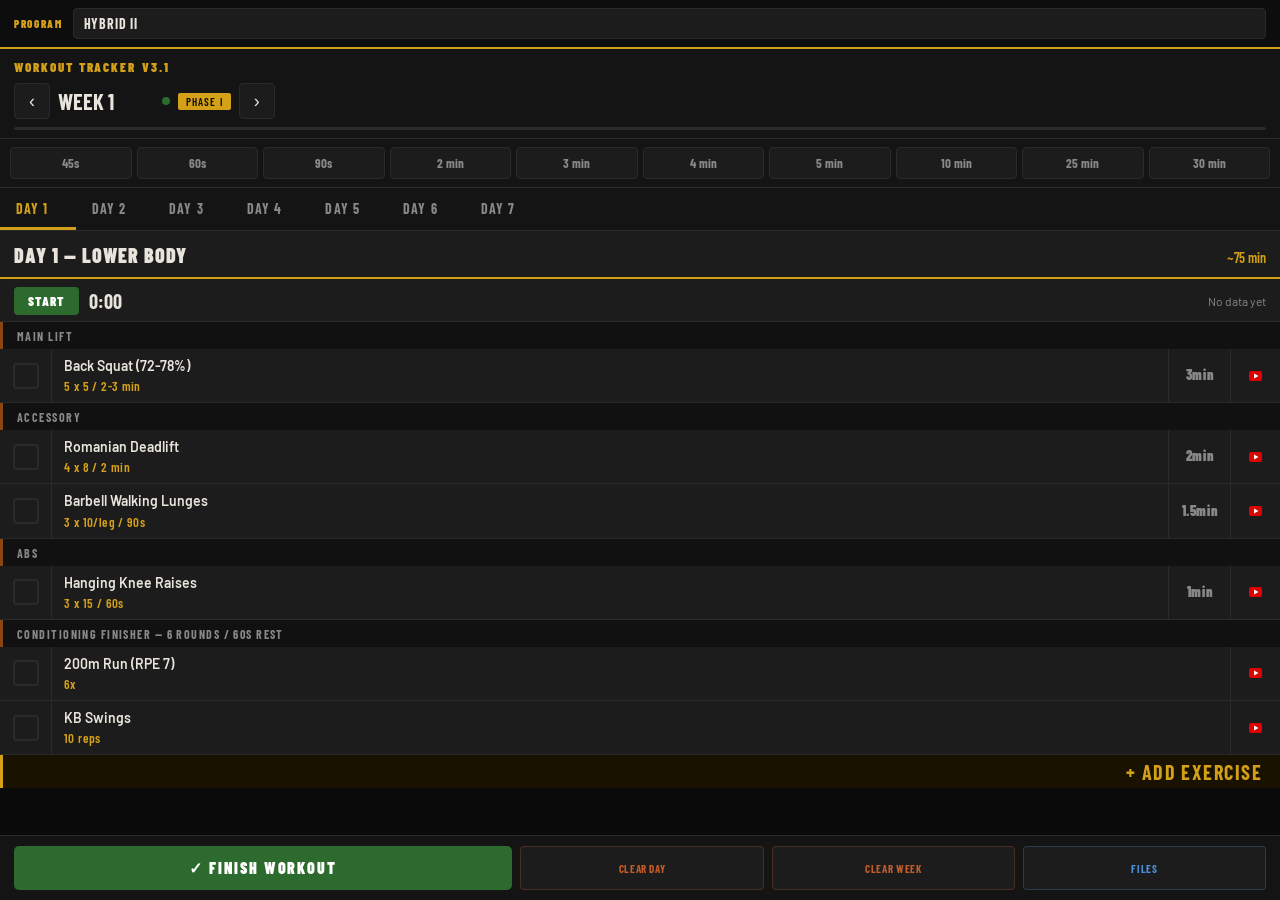
==== index.html @ 2bc58c31 "5 UI/worker fixes: timeout, status text, version style, light swatch, worker ver display (v1.3.3 / v" ====
<!DOCTYPE html>
<html lang="en">
<head>
<meta charset="UTF-8">
<meta name="viewport" content="width=device-width, initial-scale=1.0, maximum-scale=1.0, user-scalable=no">
<meta name="apple-mobile-web-app-capable" content="yes">
<meta name="apple-mobile-web-app-status-bar-style" content="black-translucent">
<meta name="theme-color" content="#0a0a0a">
<title>Workout Tracker</title>
<link href="https://fonts.googleapis.com/css2?family=Barlow+Condensed:wght@400;600;700;900&family=Barlow:wght@400;500;600&display=swap" rel="stylesheet">
<style>
:root{--bg:#0a0a0a;--surface:#141414;--card:#1c1c1c;--border:#2a2a2a;--accent:#d4a017;--green:#2d6a2d;--checked-bg:#0f1a0f;--checked-text:#5a8a5a;--checked-text-dim:#4a7a4a;--text:#e8e4dc;--muted:#888;--mod:#c45c2a;--or:#666;--section-bg:#111;--red:#c44}
*{box-sizing:border-box;margin:0;padding:0;-webkit-tap-highlight-color:transparent}
html,body{height:100%;overflow:hidden}
body{background:var(--bg);color:var(--text);font-family:'Barlow',sans-serif;font-size:15px;display:flex;flex-direction:column;height:100dvh}
#topbar{background:var(--surface);border-bottom:1px solid var(--border);padding:10px 14px 8px;flex-shrink:0;display:flex;flex-direction:column;gap:8px}
#topbar-title{font-family:'Barlow Condensed',sans-serif;font-weight:900;font-size:13px;letter-spacing:.15em;color:var(--accent);text-transform:uppercase;display:flex;justify-content:flex-start;align-items:center;gap:6px}
#app-version{font-family:'Barlow Condensed',sans-serif;font-weight:900;font-size:13px;letter-spacing:.15em;color:var(--accent)}
#week-row{display:flex;align-items:center;gap:8px}
#week-label{font-family:'Barlow Condensed',sans-serif;font-weight:700;font-size:22px;color:var(--text);min-width:90px}
#phase-badge{font-family:'Barlow Condensed',sans-serif;font-weight:600;font-size:11px;letter-spacing:.1em;color:var(--bg);background:var(--accent);padding:2px 8px;border-radius:2px}
.week-btn{background:var(--card);border:1px solid var(--border);color:var(--text);font-size:18px;width:36px;height:36px;border-radius:4px;display:flex;align-items:center;justify-content:center;cursor:pointer;flex-shrink:0}
.week-btn:active{background:var(--border)}
#progress-bar{height:3px;background:var(--border);border-radius:2px;overflow:hidden}
#progress-fill{height:100%;background:var(--accent);border-radius:2px;transition:width .3s ease}
#timer-bar{background:var(--surface);border-bottom:1px solid var(--border);padding:8px 10px;flex-shrink:0;display:flex;flex-direction:column;gap:6px}
#timer-presets{display:flex;gap:5px}
.preset-btn{flex:1;background:var(--card);border:1px solid var(--border);color:var(--muted);font-family:'Barlow Condensed',sans-serif;font-weight:700;font-size:13px;padding:7px 2px;border-radius:4px;cursor:pointer;text-align:center;transition:background .1s,color .1s,border-color .1s}
.preset-btn:active{background:var(--border)}
.preset-btn.running{background:#1a2a1a;border-color:var(--accent);color:var(--accent)}
.preset-btn.alert{background:#2a1010;border-color:var(--red);color:#f66;animation:pulse .5s infinite alternate}
@keyframes pulse{from{opacity:1}to{opacity:.5}}
#timer-display{display:none;align-items:center;gap:8px}
#timer-display.visible{display:flex}
#timer-countdown{font-family:'Barlow Condensed',sans-serif;font-weight:900;font-size:28px;color:var(--accent);min-width:56px;line-height:1}
#timer-countdown.alert{color:#f44}
#timer-track{flex:1;height:4px;background:var(--border);border-radius:2px;overflow:hidden}
#timer-fill{height:100%;background:var(--accent);border-radius:2px;transition:width .25s linear,background .25s}
#timer-fill.alert{background:#f44}
#timer-stop{background:transparent;border:1px solid var(--border);color:var(--muted);font-family:'Barlow Condensed',sans-serif;font-weight:700;font-size:12px;letter-spacing:.08em;padding:5px 10px;border-radius:4px;cursor:pointer;flex-shrink:0}
#timer-stop:active{background:var(--border)}
#timer-minus,#timer-plus{background:transparent;border:1px solid var(--border);color:var(--accent);font-family:'Barlow Condensed',sans-serif;font-weight:700;font-size:13px;letter-spacing:.04em;padding:5px 9px;border-radius:4px;cursor:pointer;flex-shrink:0;line-height:1}
#timer-minus:active,#timer-plus:active{background:var(--border)}
#day-tabs{display:flex;background:var(--surface);border-bottom:1px solid var(--border);overflow-x:auto;flex-shrink:0;scrollbar-width:none}
#day-tabs::-webkit-scrollbar{display:none}
.day-tab{flex-shrink:0;padding:12px 16px 10px;font-family:'Barlow Condensed',sans-serif;font-weight:700;font-size:14px;letter-spacing:.08em;color:var(--muted);cursor:pointer;border-bottom:3px solid transparent;white-space:nowrap;transition:color .15s,border-color .15s}
.day-tab.active{color:var(--accent);border-bottom-color:var(--accent)}
.done-dot{display:inline-block;width:6px;height:6px;border-radius:50%;background:var(--green);margin-left:5px;vertical-align:middle;opacity:0;transition:opacity .2s}
.day-tab.all-done .done-dot{opacity:1}
#workout{flex:1;overflow-y:auto;padding-bottom:80px;-webkit-overflow-scrolling:touch}
.day-header{background:var(--card);border-bottom:2px solid var(--accent);padding:12px 14px 10px;display:flex;justify-content:space-between;align-items:baseline;position:sticky;top:0;z-index:10}
.day-header-name{font-family:'Barlow Condensed',sans-serif;font-weight:900;font-size:20px;color:var(--text);letter-spacing:.05em}
.day-header-time{font-family:'Barlow Condensed',sans-serif;font-weight:600;font-size:14px;color:var(--accent)}
.section-label{background:var(--section-bg);border-left:3px solid #8b4513;padding:7px 14px 6px;font-family:'Barlow Condensed',sans-serif;font-weight:700;font-size:12px;letter-spacing:.12em;color:var(--muted);text-transform:uppercase}
.ex-row{display:flex;align-items:stretch;border-bottom:1px solid var(--border);min-height:52px;background:var(--card);cursor:pointer;transition:background .1s;user-select:none;-webkit-user-select:none}
.ex-row:active{background:#222}
.ex-row.checked{background:var(--checked-bg)}
.check-col{width:52px;flex-shrink:0;display:flex;align-items:center;justify-content:center;border-right:1px solid var(--border)}
.checkbox{width:26px;height:26px;border:2px solid var(--border);border-radius:4px;display:flex;align-items:center;justify-content:center;transition:background .15s,border-color .15s;flex-shrink:0;position:relative}
.ex-row.checked .checkbox{background:var(--green);border-color:var(--green)}
.set-badge{position:absolute;inset:0;display:flex;align-items:center;justify-content:center;font-family:'Barlow Condensed',sans-serif;font-weight:900;font-size:10px;letter-spacing:0;color:var(--accent);line-height:1;pointer-events:none}
.ex-row.checked .set-badge{display:none}
.chk{opacity:0;color:#fff;font-size:14px;font-weight:700;transition:opacity .15s;line-height:1}
.ex-row.checked .chk{opacity:1}
.ex-info{flex:1;padding:8px 10px 8px 12px;display:flex;flex-direction:column;justify-content:center;gap:3px;min-width:0}
.ex-name{font-weight:600;font-size:14px;color:var(--text);line-height:1.3}
.ex-row.checked .ex-name{color:var(--checked-text)}
.ex-sets{font-family:'Barlow Condensed',sans-serif;font-weight:600;font-size:13px;color:var(--accent);letter-spacing:.03em}
.ex-row.checked .ex-sets{color:var(--checked-text-dim)}
.mod-tag{font-size:10px;font-weight:700;color:var(--mod);letter-spacing:.08em}
.yt-btn{display:inline-flex;align-items:center;justify-content:center;width:22px;height:22px;border-radius:3px;background:#1a1a1a;border:1px solid #333;flex-shrink:0;text-decoration:none;opacity:.55;transition:opacity .15s}
.yt-btn:active{opacity:1}

#bottom-bar{position:fixed;bottom:0;left:0;right:0;background:var(--surface);border-top:1px solid var(--border);padding:10px 14px;display:flex;gap:8px;z-index:20}#finish-btn{flex:2;background:var(--green);border:none;color:#fff;font-family:'Barlow Condensed',sans-serif;font-weight:900;font-size:16px;letter-spacing:.12em;padding:12px;border-radius:5px;cursor:pointer;text-transform:uppercase;flex-shrink:0}#finish-btn:active{background:#1e4d1e}
.bar-btn{flex:1;background:var(--card);border:1px solid var(--border);color:var(--muted);font-family:'Barlow Condensed',sans-serif;font-weight:700;font-size:11px;letter-spacing:.06em;padding:10px 2px;border-radius:4px;cursor:pointer;text-transform:uppercase}
.bar-btn:active{background:var(--border)}
.bar-btn.danger{color:#c45c2a;border-color:#c45c2a44}
.bar-btn.safe{color:#4a90d9;border-color:#4a90d944}
.overlay{display:none;position:fixed;inset:0;background:rgba(0,0,0,.88);z-index:100;align-items:center;justify-content:center}
.overlay.show{display:flex}
.overlay-box{background:var(--card);border:1px solid var(--border);border-radius:8px;padding:24px 20px;width:300px;text-align:center}
.overlay-box h3{font-family:'Barlow Condensed',sans-serif;font-weight:900;font-size:18px;color:var(--text);margin-bottom:8px;letter-spacing:.05em}
.overlay-box p{font-size:13px;color:var(--muted);margin-bottom:20px;line-height:1.5}
.overlay-btns{display:flex;gap:10px}
.obtn{flex:1;padding:12px;border-radius:4px;font-family:'Barlow Condensed',sans-serif;font-weight:700;font-size:14px;letter-spacing:.08em;cursor:pointer;border:none;text-transform:uppercase}
.obtn.cancel{background:var(--border);color:var(--text)}
.obtn.danger{background:#8b2a0a;color:#fff}
.obtn.primary{background:var(--accent);color:var(--bg)}
#celebrate-overlay{display:none;position:fixed;inset:0;z-index:200;align-items:center;justify-content:center;flex-direction:column;background:rgba(0,0,0,.92);text-align:center;padding:30px}
#celebrate-overlay.show{display:flex}
#cel-icon{font-size:72px;margin-bottom:16px}

#cel-title{font-family:'Barlow Condensed',sans-serif;font-weight:900;font-size:38px;color:var(--accent);letter-spacing:.08em;margin-bottom:8px}
#cel-sub{font-family:'Barlow Condensed',sans-serif;font-weight:600;font-size:18px;color:var(--muted);letter-spacing:.06em;margin-bottom:24px}
#cel-stats{background:var(--card);border:1px solid var(--border);border-radius:6px;padding:16px 24px;margin-bottom:28px;min-width:220px}
.stat-row{display:flex;justify-content:space-between;align-items:center;padding:5px 0;border-bottom:1px solid var(--border);font-size:14px}
.stat-row:last-child{border-bottom:none}
.stat-label{color:var(--muted)}
.stat-val{font-family:'Barlow Condensed',sans-serif;font-weight:700;font-size:16px;color:var(--accent)}

#cel-close{background:var(--accent);border:none;color:var(--bg);font-family:'Barlow Condensed',sans-serif;font-weight:900;font-size:16px;letter-spacing:.12em;padding:14px 40px;border-radius:5px;cursor:pointer;position:relative;z-index:203}
#cel-close:active{opacity:.8}
#confetti-canvas{position:fixed;top:0;left:0;width:100vw;height:100vh;pointer-events:none;z-index:202}
.io-section{margin-bottom:16px}
.io-label{font-family:'Barlow Condensed',sans-serif;font-weight:700;font-size:12px;letter-spacing:.1em;color:var(--muted);text-transform:uppercase;margin-bottom:8px}
.io-btn{width:100%;background:var(--card);border:1px solid var(--border);color:var(--text);font-family:'Barlow Condensed',sans-serif;font-weight:700;font-size:14px;letter-spacing:.08em;padding:12px;border-radius:4px;cursor:pointer;text-transform:uppercase;margin-bottom:8px;display:block;text-align:center}
.io-btn:active{background:var(--border)}
.io-btn.primary{background:var(--accent);color:var(--bg);border-color:var(--accent)}
#import-file,#prog-upload-input-unified{display:none}
.io-note{font-size:12px;color:var(--muted);line-height:1.5;margin-bottom:10px}
/* UNIFIED MANAGE OVERLAY */
#manage-overlay{display:none;position:fixed;inset:0;background:rgba(0,0,0,.88);z-index:100;align-items:flex-start;justify-content:center;overflow-y:auto;padding:24px 0}
#manage-overlay.show{display:flex}
#manage-box{background:var(--card);border:1px solid var(--border);border-radius:8px;padding:24px 20px;width:min(92vw,360px);text-align:left;margin:auto}
#manage-box h2{font-family:'Barlow Condensed',sans-serif;font-weight:900;font-size:16px;letter-spacing:.12em;color:var(--accent);text-transform:uppercase;margin:0 0 4px 0}
.manage-section{margin-bottom:20px;padding-bottom:20px;border-bottom:1px solid var(--border)}
.manage-section:last-of-type{border-bottom:none;margin-bottom:0;padding-bottom:0}
.manage-section-title{font-family:'Barlow Condensed',sans-serif;font-weight:900;font-size:18px;letter-spacing:.1em;color:var(--text);text-transform:uppercase;margin:0 0 6px 0}
.ai-btn-row{display:flex;gap:8px;margin-top:8px}
.ai-link-btn{flex:1;display:block;text-align:center;padding:11px 8px;border-radius:4px;font-family:'Barlow Condensed',sans-serif;font-weight:700;font-size:13px;letter-spacing:.08em;text-decoration:none;cursor:pointer;text-transform:uppercase;border:none}
.ai-link-btn.claude{background:#c96442;color:#fff}
.ai-link-btn.chatgpt{background:#19c37d;color:#fff}
.ai-link-btn:active{opacity:.8}
.ai-steps{margin:8px 0 12px 0;padding-left:18px;list-style:decimal}
.ai-steps li{font-size:12px;color:var(--muted);line-height:1.6;margin-bottom:4px}
.ai-steps li strong{color:var(--text)}

/* SKIP */
.ex-row.skipped{opacity:.35}
.ex-row.skipped .ex-name{text-decoration:line-through}
/* CURRENT WEEK */
.week-btn.current-marker{position:relative}
#current-dot{display:inline-block;width:7px;height:7px;border-radius:50%;background:var(--green);margin-left:6px;vertical-align:middle;flex-shrink:0}
/* NOTE badge */
.note-badge{font-size:11px;color:var(--accent);opacity:.7;margin-top:2px;font-style:italic;white-space:pre-wrap;word-break:break-word}
/* LONG PRESS MENU */
#lp-menu{display:none;position:fixed;z-index:300;background:var(--card);border:1px solid var(--border);border-radius:8px;padding:6px;min-width:180px;box-shadow:0 4px 24px rgba(0,0,0,.6)}
#lp-menu.show{display:block}
.lp-item{padding:12px 16px;font-family:'Barlow Condensed',sans-serif;font-weight:700;font-size:15px;letter-spacing:.06em;color:var(--text);cursor:pointer;border-radius:5px;text-transform:uppercase}
.lp-item:active{background:var(--border)}
.lp-item.danger{color:#f66}
.lp-item.restore{color:var(--green)}
/* ADD EXERCISE OVERLAY */
#add-overlay{display:none;position:fixed;inset:0;background:rgba(0,0,0,.88);z-index:200;align-items:flex-end;justify-content:center}
#add-overlay.show{display:flex}
#add-box{background:var(--surface);border-top:1px solid var(--border);border-radius:12px 12px 0 0;padding:20px 16px 32px;width:100%;max-width:500px}
#add-box h3{font-family:'Barlow Condensed',sans-serif;font-weight:900;font-size:18px;color:var(--text);letter-spacing:.06em;margin-bottom:14px}
.add-input{width:100%;background:var(--card);border:1px solid var(--border);color:var(--text);font-family:'Barlow',sans-serif;font-size:15px;padding:11px 12px;border-radius:5px;margin-bottom:8px;outline:none}
.add-input:focus{border-color:var(--accent)}
#add-suggestions{max-height:160px;overflow-y:auto;margin-bottom:8px}
.sugg-item{padding:10px 12px;font-size:14px;color:var(--muted);cursor:pointer;border-bottom:1px solid var(--border)}
.sugg-item:active{background:var(--card)}
.sugg-item span{color:var(--accent);font-weight:600}
.add-row{display:flex;gap:8px}
.add-btn{flex:1;padding:12px;border-radius:5px;font-family:'Barlow Condensed',sans-serif;font-weight:700;font-size:15px;letter-spacing:.08em;border:none;cursor:pointer;text-transform:uppercase}
.add-btn.primary{background:var(--green);color:#fff}
.add-btn.cancel{background:var(--border);color:var(--text)}
/* NOTE OVERLAY */
#note-overlay{display:none;position:fixed;inset:0;background:rgba(0,0,0,.88);z-index:200;align-items:flex-end;justify-content:center}
#note-overlay.show{display:flex}
#note-box{background:var(--surface);border-top:1px solid var(--border);border-radius:12px 12px 0 0;padding:20px 16px 32px;width:100%;max-width:500px}
#note-box h3{font-family:'Barlow Condensed',sans-serif;font-weight:900;font-size:18px;color:var(--text);letter-spacing:.06em;margin-bottom:12px}
#note-text{width:100%;background:var(--card);border:1px solid var(--border);color:var(--text);font-family:'Barlow',sans-serif;font-size:15px;padding:11px 12px;border-radius:5px;min-height:80px;resize:none;outline:none;margin-bottom:12px}
#note-text:focus{border-color:var(--accent)}
/* CUSTOM SECTION */
.custom-section-label{background:#1a1200;border-left:3px solid var(--accent);padding:7px 14px 6px;font-family:'Barlow Condensed',sans-serif;font-weight:700;font-size:12px;letter-spacing:.12em;color:var(--accent);text-transform:uppercase;display:flex;justify-content:space-between;align-items:center}
.add-ex-btn{font-size:20px;color:var(--accent);cursor:pointer;padding:0 4px;line-height:1}

.sub-pill{font-family:'Barlow Condensed',sans-serif;font-size:11px;font-weight:700;letter-spacing:.06em;color:#888;background:#1e1a0e;border:1px solid #3a3010;border-radius:3px;padding:1px 6px;white-space:nowrap;align-self:center;margin-left:auto;flex-shrink:0}
/* SUPERSET GROUPING */
.superset-group{position:relative;margin-left:4px}
.superset-group::before{content:'';position:absolute;left:-4px;top:0;bottom:0;width:3px;background:linear-gradient(180deg,var(--accent),#8b6010);border-radius:2px;opacity:.7}
.superset-group .ex-row:not(:last-child){border-bottom:1px solid #2a2010}
.superset-tag{font-family:'Barlow Condensed',sans-serif;font-size:10px;font-weight:700;letter-spacing:.1em;color:var(--accent);background:#1a1200;border:1px solid #3a2a00;border-radius:3px;padding:1px 5px;text-transform:uppercase;flex-shrink:0;align-self:center;margin-left:4px;opacity:.8}
.ex-name-wrap{display:flex;align-items:center;gap:6px;width:100%}

.ex-timer-btn{background:var(--card);border:1px solid var(--border);color:var(--muted);font-family:'Barlow Condensed',sans-serif;font-weight:700;font-size:11px;letter-spacing:.05em;padding:3px 7px;border-radius:3px;cursor:pointer;white-space:nowrap;flex-shrink:0;line-height:1.4;-webkit-user-select:none;user-select:none}
.ex-timer-btn:active{background:var(--accent);color:var(--bg);border-color:var(--accent)}
.ex-timer-btn.running{background:#1a2a1a;border-color:var(--accent);color:var(--accent)}

.ex-row{display:flex;align-items:stretch}
.ex-left{flex:1;min-width:0}
.ex-timer-block{display:flex;align-items:center;justify-content:center;padding:0 12px;border-left:1px solid var(--border);min-width:62px;flex-shrink:0;cursor:pointer;-webkit-user-select:none;user-select:none}
.ex-timer-block:active{background:var(--accent);border-color:var(--accent)}
.ex-timer-block:active .ex-timer-label{color:var(--bg)}
.ex-timer-label{font-family:'Barlow Condensed',sans-serif;font-weight:900;font-size:14px;color:var(--muted);letter-spacing:.04em;text-align:center;line-height:1.2}
.ex-timer-block.running .ex-timer-label{color:var(--accent)}
.ex-yt-block{display:flex;align-items:center;justify-content:center;padding:0 12px;border-left:1px solid var(--border);min-width:50px;flex-shrink:0;-webkit-user-select:none;user-select:none}
.ex-yt-block:active{background:#1a1a2e}

#workout-timer-row{display:flex;align-items:center;gap:10px;padding:8px 14px 6px;background:var(--card);border-bottom:1px solid var(--border)}
#wt-btn{font-family:'Barlow Condensed',sans-serif;font-weight:900;font-size:13px;letter-spacing:.1em;padding:6px 14px;border-radius:4px;border:none;cursor:pointer;text-transform:uppercase;flex-shrink:0}
#wt-btn.start{background:var(--green);color:#fff}
#wt-btn.pause{background:#2a1f00;color:var(--accent);border:1px solid var(--accent)}
#wt-btn.resume{background:var(--green);color:#fff}
#wt-elapsed{font-family:'Barlow Condensed',sans-serif;font-weight:700;font-size:20px;color:var(--text);min-width:60px}
#wt-elapsed.running{color:var(--accent)}
#wt-estimate{font-family:'Barlow',sans-serif;font-size:12px;color:var(--muted);flex:1;text-align:right}

#prog-bar{background:#0d0d0d;border-bottom:2px solid var(--accent);padding:8px 14px;display:flex;align-items:center;gap:10px;flex-shrink:0}
#prog-label{font-family:'Barlow Condensed',sans-serif;font-weight:900;font-size:11px;letter-spacing:.15em;color:var(--accent);text-transform:uppercase;flex-shrink:0}
#prog-select{flex:1;background:var(--card);border:1px solid var(--border);color:var(--text);font-family:'Barlow Condensed',sans-serif;font-weight:700;font-size:14px;letter-spacing:.06em;padding:6px 10px;border-radius:4px;appearance:none;-webkit-appearance:none;cursor:pointer;text-transform:uppercase}
#prog-select:focus{outline:none;border-color:var(--accent)}

.custom-prog-row{display:flex;align-items:center;gap:10px;padding:10px 0;border-bottom:1px solid var(--border)}
.custom-prog-row:last-child{border-bottom:none}
.custom-prog-info{flex:1;min-width:0}
.custom-prog-info .cpname{font-family:'Barlow Condensed',sans-serif;font-weight:700;font-size:15px;color:var(--text);letter-spacing:.06em;text-transform:uppercase}
.custom-prog-info .cpdesc{font-size:11px;color:var(--muted);margin-top:2px}
.custom-prog-info .cpweeks{font-size:11px;color:var(--accent);margin-top:1px}
.cp-delete-btn{background:none;border:1px solid #c0392b;color:#c0392b;font-size:11px;font-family:'Barlow Condensed',sans-serif;font-weight:700;letter-spacing:.08em;padding:4px 10px;border-radius:4px;cursor:pointer;flex-shrink:0}
.cp-delete-btn:hover{background:#c0392b;color:#fff}
.prog-manage-empty{color:var(--muted);font-size:13px;text-align:center;padding:20px 0}
#prog-select optgroup{font-family:'Barlow Condensed',sans-serif;font-size:11px;color:var(--muted);background:var(--card)}
</style>
</head>
<body>

<div id="prog-bar">
  <span id="prog-label">PROGRAM</span>
  <select id="prog-select">
    <optgroup label="─── BUILT-IN ───">
      <option value="hw2_orig">HYBRID II</option>
      <option value="hw1">HYBRID I</option>
      <option value="build_orig">BUILD</option>
    </optgroup>
  </select>


</div>


<div id="topbar">
  <div id="topbar-title">WORKOUT TRACKER <span id="app-version">v3.1</span></div>
  <div id="week-row">
    <button class="week-btn" id="btn-prev-week">&#8249;</button>
    <div id="week-label">WEEK 1</div><span id="current-dot" style="display:none;width:8px;height:8px;border-radius:50%;background:var(--green);flex-shrink:0" title="Your current week"></span>
    <div id="phase-badge">PHASE I</div>
    <button class="week-btn" id="btn-next-week">&#8250;</button>
  </div>
  <div id="progress-bar"><div id="progress-fill" style="width:0%"></div></div>
</div>

<div id="timer-bar">
  <div id="timer-presets">
    <button class="preset-btn" id="btn-t45">45s</button>
    <button class="preset-btn" id="btn-t60">60s</button>
    <button class="preset-btn" id="btn-t90">90s</button>
    <button class="preset-btn" id="btn-t120">2 min</button>
    <button class="preset-btn" id="btn-t180">3 min</button>
    <button class="preset-btn" id="btn-t240">4 min</button>
    <button class="preset-btn" id="btn-t300">5 min</button>
    <button class="preset-btn" id="btn-t600">10 min</button>
    <button class="preset-btn" id="btn-t1500">25 min</button>
    <button class="preset-btn" id="btn-t1800">30 min</button>
  </div>
  <div id="timer-display">
    <button id="timer-minus" title="−10 seconds">−10s</button>
    <div id="timer-countdown">0:00</div>
    <div id="timer-track"><div id="timer-fill"></div></div>
    <button id="timer-plus" title="+10 seconds">+10s</button>
    <button id="timer-stop" >STOP</button>
  </div>
</div>

<div id="day-tabs"></div>
<div id="workout"></div>


<div id="celebrate-overlay">
<canvas id="confetti-canvas"></canvas>
  <div id="cel-icon" style="position:relative;z-index:203"></div>
  <div id="cel-title" style="position:relative;z-index:203">DAY COMPLETE</div>
  <div id="cel-sub" style="position:relative;z-index:203"></div>
  <div id="cel-stats" style="position:relative;z-index:203"></div>
  <button id="cel-close">STAY GRITTY</button>
</div>

<div id="bottom-bar">
  <button id="finish-btn">&#10003; FINISH WORKOUT</button>
  <button class="bar-btn danger" id="btn-clear-day">CLEAR DAY</button>
  <button class="bar-btn danger" id="btn-clear-week">CLEAR WEEK</button>
  <button class="bar-btn safe" id="btn-backup">FILES</button>
</div>


<!-- Long press menu -->
<div id="lp-menu">
  <div class="lp-item" id="lp-skip">SKIP EXERCISE</div>
  <div class="lp-item restore" id="lp-restore" style="display:none">RESTORE EXERCISE</div>
  <div class="lp-item" id="lp-note">ADD / EDIT NOTE</div>
  <div class="lp-item danger" id="lp-delete" style="display:none">DELETE EXERCISE</div>
  <div class="lp-item danger" id="lp-cancel">CANCEL</div>
</div>

<!-- Add exercise overlay -->
<div id="add-overlay">
  <div id="add-box">
    <h3>ADD EXERCISE</h3>
    <input class="add-input" id="add-name" placeholder="Exercise name..." autocomplete="off">
    <div id="add-suggestions"></div>
    <input class="add-input" id="add-sets" placeholder="Sets x reps / rest  e.g. 3 x 10 / 60s">
    <div class="add-row">
      <button class="add-btn cancel" id="btn-add-cancel">CANCEL</button>
      <button class="add-btn primary" id="btn-add-confirm">ADD</button>
    </div>
  </div>
</div>

<!-- Note overlay -->
<div id="note-overlay">
  <div id="note-box">
    <h3>NOTE</h3>
    <textarea id="note-text" placeholder="e.g. 225 lbs, felt strong..."></textarea>
    <div class="add-row">
      <button class="add-btn cancel" id="btn-note-cancel">CANCEL</button>
      <button class="add-btn primary" id="btn-note-save">SAVE</button>
    </div>
  </div>
</div>
<div id="confirm-overlay" class="overlay">
  <div class="overlay-box">
    <h3 id="confirm-title">CLEAR?</h3>
    <p id="confirm-msg"></p>
    <div class="overlay-btns">
      <button class="obtn cancel" id="btn-confirm-cancel">CANCEL</button>
      <button class="obtn danger" id="btn-confirm-ok">CLEAR</button>
    </div>
  </div>
</div>

<div id="manage-overlay">
  <div id="manage-box">
    <h2>FILES</h2>
    <div style="font-size:11px;color:var(--muted);letter-spacing:.06em;margin-bottom:16px;">v3.1<span id="worker-version-display"></span></div>

    <!-- THEME -->
    <div class="manage-section">
      <div class="manage-section-title">Theme</div>
      <div id="theme-grid" style="display:grid;grid-template-columns:repeat(4,1fr);gap:8px;margin-top:10px;"></div>
    </div>

    <!-- PROGRAMS: Upload -->
    <div class="manage-section">
      <div class="manage-section-title">Upload Program</div>
      <button class="io-btn" id="btn-upload-prog-unified">&#8593; UPLOAD JSON</button>
      <input type="file" id="prog-upload-input-unified" accept=".json,application/json">
    </div>

    <!-- AUTO-CONVERT -->
    <div class="manage-section">
      <div class="manage-section-title">Auto-Convert Program</div>
      <p class="io-note">Upload a PDF, Word doc, or text file — AI converts it to a program automatically. No API key needed.</p>
      <button class="io-btn primary" id="btn-auto-convert">&#9889; UPLOAD &amp; CONVERT</button>
      <input type="file" id="auto-convert-file" accept=".pdf,.docx,.doc,.txt,.md" style="display:none">
      <div id="auto-convert-status" style="display:none;font-size:12px;margin-top:8px;line-height:1.5;padding:8px;border-radius:4px;background:var(--card);border:1px solid var(--border)"></div>
    </div>

    <!-- CUSTOM PROGRAMS: Manage -->
    <div class="manage-section">
      <div class="manage-section-title">My Programs</div>
      <div id="prog-manage-list"></div>
    </div>

    <!-- BACKUP & RESTORE -->
    <div class="manage-section">
      <div class="manage-section-title">Backup &amp; Restore Progress</div>
      <p class="io-note">Save your progress before switching devices. Restoring overwrites your current data.</p>
      <button class="io-btn primary" id="btn-export">&#8595; DOWNLOAD BACKUP</button>
      <button class="io-btn" id="btn-import-trigger">&#8593; LOAD BACKUP FILE</button>
      <input type="file" id="import-file" accept=".json" onchange="importData(event)">
    </div>

    <button class="obtn cancel" style="width:100%;margin-top:4px" id="btn-manage-close">CLOSE</button>
  </div>
</div>

<script>
var PROGRAMS = {};
var PROGRAM_META = {
  'hw2_orig': {name:'Hybrid II', desc:'Hybrid Warrior II'},
  'hw1': {name:'Hybrid I', desc:'Hybrid Warrior I'},
  'build_orig': {name:'Build', desc:'Gritty Soldier Military Build Sequence'},
};
// curProgId and PROGRAM are initialized inside the loadAllBuiltins callback at the bottom of the file
var curProgId = 'hw2_orig';
var PROGRAM = [];


// ── THEMES ────────────────────────────────────────────────────────────────
var THEME_KEY = 'hw2_theme';
var THEMES = {
  default:    { swatch:'#d4a017', vars:{'--bg':'#0a0a0a','--surface':'#141414','--card':'#1c1c1c','--border':'#2a2a2a','--accent':'#d4a017','--green':'#2d6a2d','--checked-bg':'#0f1a0f','--checked-text':'#5a8a5a','--checked-text-dim':'#4a7a4a','--text':'#e8e4dc','--muted':'#888','--mod':'#c45c2a','--section-bg':'#111','--red':'#c44'} },
  army:       { swatch:'#5a8a1a', vars:{'--bg':'#080c05','--surface':'#111809','--card':'#182510','--border':'#283a18','--accent':'#c8a800','--green':'#6a9820','--checked-bg':'#141e06','--checked-text':'#8aaa30','--checked-text-dim':'#6a8a20','--text':'#dce8c8','--muted':'#7a9060','--mod':'#c4782a','--section-bg':'#0c1008','--red':'#c44'} },
  navy:       { swatch:'#1a3a8a', vars:{'--bg':'#04080f','--surface':'#08102a','--card':'#0d1838','--border':'#182848','--accent':'#c8a800','--green':'#1a7a4a','--checked-bg':'#061820','--checked-text':'#3a9060','--checked-text-dim':'#2a7050','--text':'#ccd8f0','--muted':'#5878a8','--mod':'#c45c2a','--section-bg':'#060c1c','--red':'#c44'} },
  marines:    { swatch:'#8a0808', vars:{'--bg':'#090404','--surface':'#160808','--card':'#1e0c0c','--border':'#381414','--accent':'#c8a800','--green':'#3a8a30','--checked-bg':'#0c180a','--checked-text':'#5a9a40','--checked-text-dim':'#4a8030','--text':'#f0e0e0','--muted':'#906868','--mod':'#c83030','--section-bg':'#0f0606','--red':'#e44'} },
  airforce:   { swatch:'#7ab0e8', vars:{'--bg':'#040810','--surface':'#080f20','--card':'#0c1630','--border':'#162040','--accent':'#7ab0e8','--green':'#2a8060','--checked-bg':'#081820','--checked-text':'#4a9a70','--checked-text-dim':'#3a8060','--text':'#d0dff0','--muted':'#5878a8','--mod':'#c45c2a','--section-bg':'#060c18','--red':'#c44'} },
  spaceforce: { swatch:'#9090d8', vars:{'--bg':'#040408','--surface':'#0a0a18','--card':'#101028','--border':'#1c1c3c','--accent':'#9090d8','--green':'#2a9090','--checked-bg':'#081818','--checked-text':'#3a9898','--checked-text-dim':'#2a7878','--text':'#d8d8f0','--muted':'#6868a8','--mod':'#c45c2a','--section-bg':'#080810','--red':'#c44'} },
  coastguard: { swatch:'#e06828', vars:{'--bg':'#040810','--surface':'#080f1c','--card':'#0c1628','--border':'#162038','--accent':'#e06828','--green':'#2a8050','--checked-bg':'#081820','--checked-text':'#4a9060','--checked-text-dim':'#3a7050','--text':'#d0dff0','--muted':'#6080a0','--mod':'#e06828','--section-bg':'#060c16','--red':'#c44'} },
  light:      { swatch:'#d4a017', vars:{'--bg':'#f4f4f4','--surface':'#ffffff','--card':'#ffffff','--border':'#d8d8d8','--accent':'#b8860b','--green':'#2d6a2d','--checked-bg':'#e8f5e8','--checked-text':'#2d6a2d','--checked-text-dim':'#4a8a4a','--text':'#1a1a1a','--muted':'#666666','--mod':'#c45c2a','--section-bg':'#f0f0f0','--red':'#c00'} },
};
function applyTheme(id){
  var t = THEMES[id] || THEMES.default;
  var root = document.documentElement;
  Object.keys(t.vars).forEach(function(k){ root.style.setProperty(k, t.vars[k]); });
  try{ localStorage.setItem(THEME_KEY, id); }catch(e){}
}
function loadTheme(){
  var id = 'default';
  try{ id = localStorage.getItem(THEME_KEY) || 'default'; }catch(e){}
  applyTheme(id);
}
function renderThemePicker(){
  var grid = document.getElementById('theme-grid');
  if(!grid) return;
  var current = 'default';
  try{ current = localStorage.getItem(THEME_KEY) || 'default'; }catch(e){}
  grid.innerHTML = '';
  Object.keys(THEMES).forEach(function(id){
    var t = THEMES[id];
    var active = id === current;
    var btn = document.createElement('button');
    btn.style.cssText = 'padding:10px 4px;border-radius:5px;border:2px solid '+(active ? t.swatch : '#333')+';background:'+t.vars['--bg']+';cursor:pointer;display:flex;align-items:center;justify-content:center;width:100%;';
    btn.innerHTML = '<div style="width:20px;height:20px;border-radius:50%;background:'+t.swatch+';border:1px solid rgba(128,128,128,0.4);box-sizing:border-box;"></div>';
    btn.addEventListener('click', function(){ applyTheme(id); renderThemePicker(); });
    grid.appendChild(btn);
  });
}
loadTheme();

// ── PROGRAM FETCH / CACHE SYSTEM ──────────────────────────────────────────
var PROG_CACHE_PREFIX = 'hw2_progcache_';
var PROG_VER_PREFIX   = 'hw2_progver_';
function getCachedProg(id){ try{ var v=localStorage.getItem(PROG_CACHE_PREFIX+id); return v?JSON.parse(v):null; }catch(e){ return null; } }
function setCachedProg(id,data,ver){ try{ localStorage.setItem(PROG_CACHE_PREFIX+id,JSON.stringify(data)); localStorage.setItem(PROG_VER_PREFIX+id,String(ver)); }catch(e){} }
function getCachedVer(id){ var v=localStorage.getItem(PROG_VER_PREFIX+id); return v!==null?parseInt(v):-1; }
function fetchManifest(cb){
  fetch('programs/manifest.json?_='+Date.now())
    .then(function(r){ return r.json(); })
    .then(function(m){ cb(null,m); })
    .catch(function(e){ cb(e,null); });
}
function fetchAndCacheProg(id, ver, cb){
  fetch('programs/'+id+'.json?_='+Date.now())
    .then(function(r){ return r.json(); })
    .then(function(obj){
      PROGRAMS[id] = obj.weeks;
      setCachedProg(id, obj.weeks, ver);
      if(cb) cb(null);
    })
    .catch(function(e){ if(cb) cb(e); });
}
function loadAllBuiltins(onAllDone){
  // Manifest is the single source of truth.
  // Any key in manifest.json (excluding _name/_desc keys) is a program to load.
  // Adding a new program in the future requires only manifest.json + a JSON file — no code changes.
  fetchManifest(function(err, manifest){
    if(err || !manifest){
      // No manifest available — fall back to whatever is already in localStorage cache
      var cachedKeys = [];
      try{
        for(var i=0;i<localStorage.length;i++){
          var k=localStorage.key(i);
          if(k && k.indexOf(PROG_CACHE_PREFIX)===0) cachedKeys.push(k.slice(PROG_CACHE_PREFIX.length));
        }
      }catch(e){}
      if(cachedKeys.length === 0){ onAllDone(); return; }
      cachedKeys.forEach(function(id){
        var cached = getCachedProg(id);
        if(cached){ PROGRAMS[id]=cached; if(!PROGRAM_META[id]) PROGRAM_META[id]={name:id,desc:''}; }
      });
      onAllDone();
      return;
    }
    var keys = Object.keys(manifest).filter(function(k){ return k.indexOf('_name')===-1 && k.indexOf('_desc')===-1; });
    if(keys.length === 0){ onAllDone(); return; }
    var pending = keys.length;
    function done(){ pending--; if(pending<=0) onAllDone(); }
    keys.forEach(function(id){
      var cached = getCachedProg(id);
      var cachedVer = getCachedVer(id);
      var manifestVer = manifest[id];
      // Register display name/desc from manifest if not already hardcoded
      if(!PROGRAM_META[id]) PROGRAM_META[id] = {name: manifest[id+'_name']||id, desc: manifest[id+'_desc']||''};
      if(cached && cachedVer === manifestVer){
        // Cache is current — use it, no network request
        PROGRAMS[id] = cached;
        done();
      } else {
        // Stale or never cached — fetch fresh
        fetchAndCacheProg(id, manifestVer, function(ferr){
          if(ferr && cached){ PROGRAMS[id] = cached; } // fetch failed but cache exists, use it
          done();
        });
      }
    });
  });
}
function showLoadingOverlay(msg){
  var el = document.getElementById('prog-loading-overlay');
  if(!el){
    el = document.createElement('div');
    el.id = 'prog-loading-overlay';
    el.style.cssText = 'position:fixed;inset:0;background:var(--bg,#0d0d0d);display:flex;flex-direction:column;align-items:center;justify-content:center;z-index:9999;font-family:"Barlow Condensed",sans-serif;color:var(--text,#e0e0e0);';
    el.innerHTML = '<div style="font-size:22px;font-weight:700;letter-spacing:.12em;text-transform:uppercase;margin-bottom:12px;">WORKOUT TRACKER</div><div id="prog-loading-msg" style="font-size:13px;color:var(--muted,#888);letter-spacing:.06em;"></div>';
    document.body.appendChild(el);
  }
  document.getElementById('prog-loading-msg').textContent = msg || 'LOADING PROGRAMS...';
}
function hideLoadingOverlay(){
  var el = document.getElementById('prog-loading-overlay');
  if(el) el.parentNode.removeChild(el);
}
var STORAGE_KEY_BASE='hw2_checks'; var STORAGE_KEY=STORAGE_KEY_BASE+'_'+curProgId;

// STATE
function loadState(){try{return JSON.parse(localStorage.getItem(STORAGE_KEY)||'{}');}catch(e){return {};}}
function saveState(s){localStorage.setItem(STORAGE_KEY,JSON.stringify(s));}
function ck(w,d,si,ei){return w+'-'+d+'-'+si+'-'+ei;}
function isChecked(s,w,d,si,ei){return !!s[ck(w,d,si,ei)];}
function setCheck(s,w,d,si,ei,v){var k=ck(w,d,si,ei);if(v)s[k]=1;else delete s[k];}

// ── SET COUNTER STATE ─────────────────────────────────────────────────────
var SETCNT_KEY_BASE='hw2_setcnt';
var SETCNT_KEY=SETCNT_KEY_BASE+'_'+curProgId;
function loadSetCounts(){try{return JSON.parse(localStorage.getItem(SETCNT_KEY)||'{}');}catch(e){return {};}}
function saveSetCounts(s){try{localStorage.setItem(SETCNT_KEY,JSON.stringify(s));}catch(e){}}
function setcntKey(w,d,si,ei){return w+'-'+d+'-'+si+'-'+ei;}
// Parse target set count from sets string: "5 x 10" -> 5, "4 x 8-10" -> 4, else null
function parseSets(s){
  var m=s.match(/^(\d+)\s*x\s*/i);
  return m?parseInt(m[1]):null;
}

// ── CUSTOM PROGRAMS ───────────────────────────────────────────────────────
var CUSTOM_PROGS_KEY = 'hw2_custom_programs';

function loadCustomProgs(){
  try{ return JSON.parse(localStorage.getItem(CUSTOM_PROGS_KEY)||'{}'); }catch(e){ return {}; }
}
function saveCustomProgs(obj){
  try{ localStorage.setItem(CUSTOM_PROGS_KEY, JSON.stringify(obj)); }catch(e){}
}

function validateProgJSON(obj){
  if(!obj || typeof obj !== 'object') return 'File is not a valid JSON object.';
  if(!obj.id || typeof obj.id !== 'string' || !obj.id.trim()) return 'Missing or empty "id" field.';
  if(/[\s\/\\'"]+/.test(obj.id)) return '"id" must not contain spaces or special characters. Use underscores.';
  if(!obj.name || typeof obj.name !== 'string') return 'Missing or empty "name" field.';
  if(!obj.desc || typeof obj.desc !== 'string') return 'Missing or empty "desc" field.';
  if(!Array.isArray(obj.weeks) || obj.weeks.length === 0) return '"weeks" must be a non-empty array.';
  for(var wi=0; wi<obj.weeks.length; wi++){
    var wk = obj.weeks[wi];
    if(!wk || typeof wk !== 'object') return 'Week '+(wi+1)+' is not a valid object.';
    if(typeof wk.week !== 'number') return 'Week '+(wi+1)+' missing numeric "week" field.';
    if(!Array.isArray(wk.days) || wk.days.length === 0) return 'Week '+(wi+1)+' has no days array.';
    for(var di=0; di<wk.days.length; di++){
      var day = wk.days[di];
      if(!day || typeof day !== 'object') return 'Week '+(wi+1)+' day '+(di+1)+' is not valid.';
      if(!day.label || typeof day.label !== 'string') return 'Week '+(wi+1)+' day '+(di+1)+' missing "label".';
      if(!Array.isArray(day.sections)) return 'Week '+(wi+1)+' day '+(di+1)+' missing "sections" array.';
    }
  }
  return null; // null = valid
}

function rebuildProgSelect(){
  var sel = document.getElementById('prog-select');
  if(!sel) return;
  // Clear all optgroups except built-in (first one)
  while(sel.children.length > 1) sel.removeChild(sel.lastChild);
  var customs = loadCustomProgs();
  var keys = Object.keys(customs);
  if(keys.length > 0){
    var grp = document.createElement('optgroup');
    grp.label = '─── MY PROGRAMS ───';
    keys.forEach(function(id){
      var opt = document.createElement('option');
      opt.value = id;
      opt.textContent = customs[id].name.toUpperCase();
      grp.appendChild(opt);
    });
    sel.appendChild(grp);
  }
  sel.value = curProgId;
}

function uploadProgram(file){
  var reader = new FileReader();
  reader.onload = function(e){
    var obj;
    try{ obj = JSON.parse(e.target.result); }
    catch(err){ alert('Invalid JSON file. Please check the file and try again.\n\n'+err.message); return; }
    var err = validateProgJSON(obj);
    if(err){ alert('Program file has an error:\n\n'+err+'\n\nPlease fix and try again.'); return; }
    // Check for built-in id collision
    var builtins = ['hw2_orig','hw1','build_orig'];
    if(builtins.indexOf(obj.id) !== -1){
      alert('The id "'+obj.id+'" is reserved for a built-in program. Please change the id in your JSON file.');
      return;
    }
    var customs = loadCustomProgs();
    var isUpdate = !!customs[obj.id];
    customs[obj.id] = { name: obj.name, desc: obj.desc, weeks: obj.weeks };
    saveCustomProgs(customs);
    // Also load into PROGRAMS and PROGRAM_META live
    PROGRAMS[obj.id] = obj.weeks;
    PROGRAM_META[obj.id] = { name: obj.name, desc: obj.desc };
    rebuildProgSelect();
    var msg = isUpdate
      ? 'Program "'+obj.name+'" updated successfully.'
      : 'Program "'+obj.name+'" loaded successfully.\n\nIt now appears in the program selector under MY PROGRAMS.';
    alert(msg);
  };
  reader.readAsText(file);
}

function renderManageOverlay(){
  var list = document.getElementById('prog-manage-list');
  if(!list) return;
  var customs = loadCustomProgs();
  var keys = Object.keys(customs);
  if(keys.length === 0){
    list.innerHTML = '<div class="prog-manage-empty">No custom programs uploaded yet.</div>';
    return;
  }
  list.innerHTML = '';
  keys.forEach(function(id){
    var prog = customs[id];
    var row = document.createElement('div');
    row.className = 'custom-prog-row';
    row.innerHTML =
      '<div class="custom-prog-info">'
      +'<div class="cpname">'+prog.name+'</div>'
      +'<div class="cpdesc">'+prog.desc+'</div>'
      +'<div class="cpweeks">'+prog.weeks.length+' week'+(prog.weeks.length!==1?'s':'')+'</div>'
      +'</div>'
      +'<button class="cp-delete-btn" data-id="'+id+'">DELETE</button>';
    list.appendChild(row);
  });
  list.querySelectorAll('.cp-delete-btn').forEach(function(btn){
    btn.addEventListener('click', function(){
      var id = btn.dataset.id;
      var meta = PROGRAM_META[id];
      var name = meta ? meta.name : id;
      if(!confirm('Delete "'+name+'"?\n\nThis cannot be undone. Your progress data for this program will also be removed.')) return;
      var customs = loadCustomProgs();
      delete customs[id];
      saveCustomProgs(customs);
      delete PROGRAMS[id];
      delete PROGRAM_META[id];
      // Clear associated localStorage data
      ['hw2_checks','hw2_skips','hw2_notes','hw2_custom','hw2_setcnt'].forEach(function(base){
        try{ localStorage.removeItem(base+'_'+id); }catch(e){}
      });
      // If deleted program was active, switch to default
      if(curProgId === id){
        curProgId = 'hw2_orig';
        try{ localStorage.setItem('hw2_prog_id','hw2_orig'); }catch(e){}
        PROGRAM = PROGRAMS[curProgId];
        STORAGE_KEY = 'hw2_checks_'+curProgId;
        SKIP_KEY    = 'hw2_skips_'+curProgId;
        NOTE_KEY    = 'hw2_notes_'+curProgId;
        CUSTOM_KEY  = 'hw2_custom_'+curProgId;
        SETCNT_KEY  = 'hw2_setcnt_'+curProgId;
        curWeek = 0; curDay = 0;
        wtReset();
        updateProgBadge();
        renderTabs();
        renderDay();
      }
      rebuildProgSelect();
      renderManageOverlay();
    });
  });
}

// Load saved custom programs into PROGRAMS/PROGRAM_META on startup
(function(){
  var customs = loadCustomProgs();
  Object.keys(customs).forEach(function(id){
    var p = customs[id];
    PROGRAMS[id] = p.weeks;
    PROGRAM_META[id] = { name: p.name, desc: p.desc };
  });
})();

// NAV
var curWeek=0, curDay=0;

// YOUTUBE
var YT_SVG='<svg width="13" height="10" viewBox="0 0 13 10" fill="none"><rect width="13" height="10" rx="2" fill="#FF0000" opacity="0.85"/><polygon points="5,2.5 5,7.5 9.5,5" fill="white"/></svg>';
var YT_SVG='<svg width="13" height="10" viewBox="0 0 13 10" fill="none"><rect width="13" height="10" rx="2" fill="#FF0000" opacity="0.85"/><polygon points="5,2.5 5,7.5 9.5,5" fill="white"/></svg>';
function ytURL(name){
  var clean=name.replace(/\/[^\/]*/,'').replace(/\([^)]*\)/g,'').replace(/[\u2014\u2013]/g,'').trim();
  return 'https://www.youtube.com/results?search_query='+encodeURIComponent(clean+' exercise how to');
}

// RENDER
var PHASE_ROMAN=['I','II','III','IV','V','VI','VII','VIII','IX','X'];
function phaseName(n){ return 'PHASE '+(PHASE_ROMAN[n-1]||n); }
var DAY_SHORT=['MON','TUE','WED','THU','FRI','SAT','SUN'];

function renderTabs(){
  var week=PROGRAM[curWeek], state=loadState(), html='';
  for(var di=0;di<week.days.length;di++){
    var day=week.days[di];
    var allDone=false,total=0,done=0;
    for(var si=0;si<day.sections.length;si++)
      for(var ei=0;ei<day.sections[si].exercises.length;ei++){total++;if(isChecked(state,curWeek,di,si,ei))done++;}
    allDone=total>0&&done===total;
    var tabLabel=DAY_SHORT[di]||('D'+(di+1));
    if(day.label){var parts=day.label.split('\u2014');tabLabel=(parts[0]||('D'+(di+1))).trim();}
    html+='<div class="day-tab'+(di===curDay?' active':'')+(allDone?' all-done':'')+'" data-day="'+di+'">'+tabLabel+'<span class="done-dot"></span></div>';
  }
  document.getElementById('day-tabs').innerHTML=html;
}

function updateProgress(){
  var week=PROGRAM[curWeek],state=loadState(),total=0,done=0;
  for(var di=0;di<week.days.length;di++){
    if(week.days[di].rest){total++;if(isChecked(state,curWeek,di,0,0))done++;}
    else for(var si=0;si<week.days[di].sections.length;si++)
      for(var ei=0;ei<week.days[di].sections[si].exercises.length;ei++){total++;if(isChecked(state,curWeek,di,si,ei))done++;}
  }
  document.getElementById('progress-fill').style.width=(total?Math.round(done/total*100):0)+'%';
  document.getElementById('week-label').textContent='WEEK '+(curWeek+1);
  document.getElementById('phase-badge').textContent=phaseName(PROGRAM[curWeek].phase||1);
}

// ACTIONS
function toggleEx(si,ei){
  var state=loadState(),cur=isChecked(state,curWeek,curDay,si,ei);
  setCheck(state,curWeek,curDay,si,ei,!cur);
  saveState(state);
  var rows=document.querySelectorAll('.ex-row');
  for(var i=0;i<rows.length;i++){
    if(parseInt(rows[i].dataset.si)===si&&parseInt(rows[i].dataset.ei)===ei){
      if(!cur)rows[i].classList.add('checked');else rows[i].classList.remove('checked');
    }
  }
  renderTabs();updateProgress();
}

function checkAll(){
  var day=PROGRAM[curWeek].days[curDay],state=loadState();
  for(var si=0;si<day.sections.length;si++)
    for(var ei=0;ei<day.sections[si].exercises.length;ei++)
      setCheck(state,curWeek,curDay,si,ei,true);
  saveState(state);renderDay();renderTabs();
}

function setDay(di){curDay=di;renderTabs();renderDay();}
function findFirstUnfinishedDay(){
  // Returns index of first day that isn't fully checked; falls back to 0
  var state=loadState();
  var days=PROGRAM[curWeek].days;
  for(var di=0;di<days.length;di++){
    var day=days[di];
    if(day.rest) continue; // skip rest days — treat as always done
    var total=0,done=0;
    for(var si=0;si<day.sections.length;si++){
      for(var ei=0;ei<day.sections[si].exercises.length;ei++){
        total++;
        if(isChecked(state,curWeek,di,si,ei))done++;
      }
    }
    if(total===0||done<total) return di;
  }
  return 0; // all done, wrap back to first
}
function changeWeek(dir){wtReset();var nw=curWeek+dir;if(nw<0||nw>=PROGRAM.length)return;curWeek=nw;setCurrentWeek(curWeek);curDay=0;renderTabs();renderDay();}

// CONFIRM
var confirmTarget=null;
function showConfirm(t){
  confirmTarget=t;
  document.getElementById('confirm-title').textContent=t==='day'?'CLEAR DAY?':'CLEAR WEEK?';
  document.getElementById('confirm-msg').textContent=t==='day'?'Uncheck all exercises for today.':'Uncheck all exercises for the entire week.';
  document.getElementById('confirm-overlay').classList.add('show');
}
function hideConfirm(){document.getElementById('confirm-overlay').classList.remove('show');}
function doConfirm(){
  var state=loadState();
  var skips=loadSkips();
  var sc=loadSetCounts();
  if(confirmTarget==='day'){
    var day=PROGRAM[curWeek].days[curDay];
    for(var si=0;si<day.sections.length;si++)
      for(var ei=0;ei<day.sections[si].exercises.length;ei++){
        setCheck(state,curWeek,curDay,si,ei,false);
        delete skips[skipKey(curWeek,curDay,si,ei)];
        delete sc[setcntKey(curWeek,curDay,si,ei)];
      }
    // Clear custom checks for this day
    var custom=loadCustom(),ck=customKey(curWeek,curDay),customs=custom[ck]||[];
    for(var ci=0;ci<customs.length;ci++){
      setCheck(state,curWeek,curDay,999,ci,false);
      delete skips[skipKey(curWeek,curDay,999,ci)];
    }
  } else {
    var week=PROGRAM[curWeek];
    for(var di=0;di<week.days.length;di++){
      for(var si=0;si<week.days[di].sections.length;si++)
        for(var ei=0;ei<week.days[di].sections[si].exercises.length;ei++){
          setCheck(state,curWeek,di,si,ei,false);
          delete skips[skipKey(curWeek,di,si,ei)];
          delete sc[setcntKey(curWeek,di,si,ei)];
        }
      // Clear custom checks for each day
      var wCustom=loadCustom(),wck=customKey(curWeek,di),wCustoms=wCustom[wck]||[];
      for(var wci=0;wci<wCustoms.length;wci++){
        setCheck(state,curWeek,di,999,wci,false);
        delete skips[skipKey(curWeek,di,999,wci)];
      }
    }
  }
  saveState(state);
  saveSkips(skips);
  saveSetCounts(sc);
  hideConfirm();renderDay();renderTabs();
}

var DAY_MSG=['LEGS DONE. REST IS EARNED.','UPPER POWER. NOTHING LEFT.','AEROBIC BASE BUILT.','CIRCUIT COMPLETE. STAY GRITTY.','CARRIES DONE. YOU\'RE BUILT FOR THIS.','RUCK + ENGINE. WARRIOR WORK.','REST DAY DONE. RECOVERY IS TRAINING.'];
var DAY_EMOJI=['💪','🔥','⚡','🎯','🏋️','🪖','💤'];

function finishWorkout(){
  var wtFinalTime=wtElapsed();
  wtCommit();
  if(PROGRAM[curWeek].days[curDay] && PROGRAM[curWeek].days[curDay].rest){
    document.getElementById('cel-icon').textContent='💤';
    document.getElementById('cel-sub').textContent='REST DAY DONE. RECOVERY IS TRAINING.';
    document.getElementById('cel-stats').innerHTML='<div class="stat-row"><span class="stat-label">Week</span><span class="stat-val">'+(curWeek+1)+' of '+PROGRAM.length+'</span></div><div class="stat-row"><span class="stat-label">Phase</span><span class="stat-val">'+phaseName(PROGRAM[curWeek].phase||1)+'</span></div><div class="stat-row"><span class="stat-label">Day</span><span class="stat-val">REST + RECOVERY</span></div>'+(wtFinalTime!=='0:00'?'<div class="stat-row"><span class="stat-label">Time</span><span class="stat-val">'+wtFinalTime+'</span></div>':'');
    document.getElementById('celebrate-overlay').classList.add('show');
    launchConfetti();fanfare();
    return;
  }
  var day0=PROGRAM[curWeek].days[curDay],state0=loadState();
  for(var si0=0;si0<day0.sections.length;si0++)
    for(var ei0=0;ei0<day0.sections[si0].exercises.length;ei0++)
      setCheck(state0,curWeek,curDay,si0,ei0,true);
  // Also check custom exercises
  var custom0=loadCustom(),ck0=customKey(curWeek,curDay),customs0=custom0[ck0]||[];
  for(var ci0=0;ci0<customs0.length;ci0++) setCheck(state0,curWeek,curDay,999,ci0,true);
  saveState(state0);
  renderDay();renderTabs();

  var week=PROGRAM[curWeek],day=week.days[curDay],state=loadState();
  var custom=loadCustom(),cKey=customKey(curWeek,curDay),customs=custom[cKey]||[];
  var todayTotal=0;
  for(var si=0;si<day.sections.length;si++)todayTotal+=day.sections[si].exercises.length;
  todayTotal+=customs.length;
  var wkTotal=0,wkDone=0;
  for(var di=0;di<week.days.length;di++)
    for(var si=0;si<week.days[di].sections.length;si++)
      for(var ei=0;ei<week.days[di].sections[si].exercises.length;ei++){wkTotal++;if(isChecked(state,curWeek,di,si,ei))wkDone++;}
  document.getElementById('cel-icon').textContent=DAY_EMOJI[curDay]||'🏆';
  document.getElementById('cel-sub').textContent=DAY_MSG[curDay]||'WORKOUT COMPLETE.';
  document.getElementById('cel-stats').innerHTML=
    '<div class="stat-row"><span class="stat-label">Week</span><span class="stat-val">'+(curWeek+1)+' of '+PROGRAM.length+'</span></div>'+
    '<div class="stat-row"><span class="stat-label">Phase</span><span class="stat-val">'+phaseName(week.phase||1)+'</span></div>'+
    '<div class="stat-row"><span class="stat-label">Exercises today</span><span class="stat-val">'+todayTotal+'</span></div>'+
    '<div class="stat-row"><span class="stat-label">Week progress</span><span class="stat-val">'+Math.round(wkDone/wkTotal*100)+'%</span></div>'+
    (wtFinalTime!=='0:00'?'<div class="stat-row"><span class="stat-label">Time</span><span class="stat-val">'+wtFinalTime+'</span></div>':'');
  document.getElementById('celebrate-overlay').classList.add('show');
  launchConfetti();fanfare();
}
function closeCelebration(){document.getElementById('celebrate-overlay').classList.remove('show');stopConfetti();}

// AUDIO
var audioCtx=null;
function getCtx(){if(!audioCtx)audioCtx=new(window.AudioContext||window.webkitAudioContext)();return audioCtx;}
function beep(freq,dur,vol){
  try{var ctx=getCtx(),o=ctx.createOscillator(),g=ctx.createGain();
  o.connect(g);g.connect(ctx.destination);o.type='sine';o.frequency.value=freq;
  g.gain.setValueAtTime(0,ctx.currentTime);g.gain.linearRampToValueAtTime(vol,ctx.currentTime+0.01);
  g.gain.exponentialRampToValueAtTime(0.001,ctx.currentTime+dur);o.start(ctx.currentTime);o.stop(ctx.currentTime+dur);}catch(e){}
}
function fanfare(){[523,659,784,1047].forEach(function(n,i){setTimeout(function(){beep(n,.18,.35);},i*120);});}
function beepTick(){beep(440,.08,.25);}
function beepDone(){beep(660,.12,.4);setTimeout(function(){beep(880,.12,.4);},150);setTimeout(function(){beep(1100,.25,.5);},300);}

// TIMER
var timerInterval=null,timerTotal=0,timerRemain=0,activePreset=null,timerEndTime=null;
function fmtTime(s){return Math.floor(s/60)+':'+(s%60<10?'0':'')+s%60;}
function updateTimerUI(){
  var isAlert=timerRemain<=3&&timerRemain>0;
  document.getElementById('timer-countdown').textContent=fmtTime(timerRemain);
  document.getElementById('timer-countdown').classList.toggle('alert',isAlert);
  document.getElementById('timer-fill').style.width=(timerTotal?timerRemain/timerTotal*100:0)+'%';
  document.getElementById('timer-fill').classList.toggle('alert',isAlert);
  document.getElementById('timer-display').classList.add('visible');
  document.querySelectorAll('.preset-btn').forEach(function(b){b.classList.remove('running','alert');});
  if(activePreset){activePreset.classList.toggle('running',!isAlert&&timerRemain>0);activePreset.classList.toggle('alert',isAlert);}
}
function timerTick(){
  if(!timerEndTime) return;
  var remaining=Math.round((timerEndTime-Date.now())/1000);
  if(remaining<0)remaining=0;
  var prev=timerRemain;
  timerRemain=remaining;
  updateTimerUI();
  // beep on countdown 3,2,1
  if(remaining<=3&&remaining>0&&remaining!==prev){beepTick();}
  if(remaining===0){
    beepDone();clearInterval(timerInterval);timerInterval=null;activePreset=null;timerEndTime=null;
    setTimeout(function(){
      document.getElementById('timer-display').classList.remove('visible');
      document.querySelectorAll('.preset-btn').forEach(function(b){b.classList.remove('running','alert');});
    },2000);
  }
}
function startTimer(seconds){
  stopTimer();
  try{getCtx().resume();}catch(e){}
  timerTotal=timerRemain=seconds;
  timerEndTime=Date.now()+seconds*1000;
  activePreset=null;
  document.querySelectorAll('.preset-btn').forEach(function(b){
    b.classList.remove('running','alert');
    var t=b.textContent.trim();
    var val=t.indexOf('min')>-1?parseInt(t)*60:parseInt(t);
    if(val===seconds)activePreset=b;
  });
  updateTimerUI();
  timerInterval=setInterval(timerTick,500);
}
function stopTimer(){
  if(timerInterval){clearInterval(timerInterval);timerInterval=null;}
  timerRemain=0;timerTotal=0;activePreset=null;timerEndTime=null;
  document.getElementById('timer-display').classList.remove('visible');
  document.querySelectorAll('.preset-btn').forEach(function(b){b.classList.remove('running','alert');});
}
function adjustTimer(delta){
  if(!timerEndTime&&timerRemain===0) return;
  timerEndTime=(timerEndTime||Date.now())+delta*1000;
  timerRemain=Math.max(1,Math.round((timerEndTime-Date.now())/1000));
  timerTotal=Math.max(timerTotal,timerRemain);
  updateTimerUI();
}
// Catch up timer when returning from background
document.addEventListener('visibilitychange',function(){
  if(!document.hidden&&timerEndTime&&timerInterval){
    timerTick(); // immediately sync to real time on return
  }
});

// CONFETTI
var confettiId=null,COLORS=['#d4a017','#ffffff','#2d6a2d','#c45c2a','#4a90d9','#e8e4dc'];
function launchConfetti(){
  var canvas=document.getElementById('confetti-canvas'),ctx=canvas.getContext('2d');
  canvas.width=window.innerWidth;canvas.height=window.innerHeight;
  var pieces=[];
  for(var i=0;i<120;i++)pieces.push({x:Math.random()*canvas.width,y:-20-Math.random()*100,w:6+Math.random()*8,h:10+Math.random()*6,color:COLORS[Math.floor(Math.random()*COLORS.length)],rot:Math.random()*Math.PI*2,rotV:(Math.random()-.5)*.15,vx:(Math.random()-.5)*3,vy:2.5+Math.random()*3,alpha:1});
  function draw(){
    ctx.clearRect(0,0,canvas.width,canvas.height);var alive=false;
    pieces.forEach(function(p){p.x+=p.vx;p.y+=p.vy;p.rot+=p.rotV;p.vy+=0.05;if(p.y>canvas.height-20)p.alpha-=0.025;if(p.alpha>0)alive=true;ctx.save();ctx.globalAlpha=Math.max(0,p.alpha);ctx.translate(p.x,p.y);ctx.rotate(p.rot);ctx.fillStyle=p.color;ctx.fillRect(-p.w/2,-p.h/2,p.w,p.h);ctx.restore();});
    if(alive)confettiId=requestAnimationFrame(draw);else{ctx.clearRect(0,0,canvas.width,canvas.height);canvas.style.display="none";}
  }
  canvas.style.display="block";if(confettiId)cancelAnimationFrame(confettiId);draw();
}
function stopConfetti(){if(confettiId){cancelAnimationFrame(confettiId);confettiId=null;}var c=document.getElementById('confetti-canvas');c.getContext('2d').clearRect(0,0,c.width,c.height);}

// EXPORT / IMPORT

// ── AUTO-CONVERT: PDF/DOCX/TXT → AI Worker → Program ────────────────────
// Set this to your deployed Cloudflare Worker URL:
var WORKER_URL = 'https://workout-ai-converter.jason-nehez.workers.dev';
var lastWorkerVer = null;
try{ lastWorkerVer = localStorage.getItem('hw2_workerVer') || null; }catch(e){}
function setWorkerVer(v){ if(!v) return; lastWorkerVer = v; try{ localStorage.setItem('hw2_workerVer', v); }catch(e){} var el=document.getElementById('worker-version-display'); if(el) el.textContent = ' · worker '+v; }

function acLoadScript(src, cb){
  if(document.querySelector('script[src="'+src+'"]')){cb();return;}
  var s=document.createElement('script');s.src=src;
  s.onload=function(){cb();};
  s.onerror=function(){cb(new Error('Failed to load '+src));};
  document.head.appendChild(s);
}

function acStatus(msg, color){
  var el=document.getElementById('auto-convert-status');
  if(!el) return;
  el.style.display = msg ? 'block' : 'none';
  el.style.color = color || 'var(--muted)';
  el.textContent = msg || '';
}

function acExtractText(file, cb){
  var ext=file.name.split('.').pop().toLowerCase();
  if(ext==='txt'||ext==='md'){
    var r=new FileReader();
    r.onload=function(e){cb(null,e.target.result);};
    r.onerror=function(){cb(new Error('Could not read file'));};
    r.readAsText(file); return;
  }
  if(ext==='pdf'){
    acStatus('Loading PDF reader...');
    acLoadScript('https://cdnjs.cloudflare.com/ajax/libs/pdf.js/3.11.174/pdf.min.js',function(err){
      if(err){cb(err);return;}
      pdfjsLib.GlobalWorkerOptions.workerSrc='https://cdnjs.cloudflare.com/ajax/libs/pdf.js/3.11.174/pdf.worker.min.js';
      var r=new FileReader();
      r.onload=function(e){
        pdfjsLib.getDocument({data:new Uint8Array(e.target.result)}).promise.then(function(pdf){
          var pages=[],rem=pdf.numPages;
          for(var i=1;i<=pdf.numPages;i++){
            (function(n){pdf.getPage(n).then(function(pg){pg.getTextContent().then(function(tc){
              pages[n-1]=tc.items.map(function(x){return x.str;}).join(' ');
              if(--rem===0) cb(null,pages.join('\n'));
            });});})(i);
          }
        }).catch(cb);
      };
      r.onerror=function(){cb(new Error('Could not read PDF'));};
      r.readAsArrayBuffer(file);
    }); return;
  }
  if(ext==='docx'||ext==='doc'){
    acStatus('Loading document reader...');
    acLoadScript('https://cdnjs.cloudflare.com/ajax/libs/mammoth/1.6.0/mammoth.browser.min.js',function(err){
      if(err){cb(err);return;}
      var r=new FileReader();
      r.onload=function(e){
        mammoth.extractRawText({arrayBuffer:e.target.result})
          .then(function(res){cb(null,res.value);}).catch(cb);
      };
      r.onerror=function(){cb(new Error('Could not read document'));};
      r.readAsArrayBuffer(file);
    }); return;
  }
  cb(new Error('Unsupported file type: .'+ext+'. Use PDF, DOCX, TXT, or MD.'));
}

function acCallWorker(text, cb){
  fetch(WORKER_URL, {
    method: 'POST',
    headers: {'content-type': 'application/json'},
    body: JSON.stringify({text: text})
  })
  .then(function(r){return r.json();})
  .then(function(data){
    if(data._version) setWorkerVer(data._version);
    if(data.error){cb(new Error(data.error));return;}
    if(!data.result){cb(new Error('No result returned from AI.'));return;}
    cb(null, data.result);
  })
  .catch(function(e){cb(new Error('Failed to reach AI worker. Check that the worker is deployed and the AI binding is configured. ('+e.message+')'));});
}

function acRun(file){
  acStatus('Reading file\u2026');
  acExtractText(file, function(err, text){
    if(err){acStatus('Read error: '+err.message,'var(--red)');return;}
    if(!text||text.trim().length<30){acStatus('File appears empty or unreadable.','var(--red)');return;}
    acStatus('Converting with AI\u2026 (this may take a few minutes)');
    acCallWorker(text, function(err, obj){
      if(err){acStatus(err.message,'var(--red)');return;}
      var ve=validateProgJSON(obj);
      if(ve){acStatus('Conversion issue: '+ve+'\nTry again or check the source file.','var(--red)');return;}
      var builtins=['hw2_orig','hw1','build_orig'];
      if(builtins.indexOf(obj.id)!==-1) obj.id=obj.id+'_imported';
      var customs=loadCustomProgs(), isUpdate=!!customs[obj.id];
      customs[obj.id]={name:obj.name,desc:obj.desc,weeks:obj.weeks};
      saveCustomProgs(customs);
      PROGRAMS[obj.id]=obj.weeks;
      PROGRAM_META[obj.id]={name:obj.name,desc:obj.desc};
      rebuildProgSelect();
      renderManageOverlay();
      acStatus((isUpdate?'Updated':'Added')+': "'+obj.name+'" \u2014 '+obj.weeks.length+' week'+(obj.weeks.length!==1?'s':'')+' ready in My Programs.','var(--accent)');
    });
  });
}

function showManage(){
  renderManageOverlay();
  renderThemePicker();
  setWorkerVer(lastWorkerVer);
  var acBtn=document.getElementById('btn-auto-convert');
  var acFile=document.getElementById('auto-convert-file');
  if(acBtn&&acFile){
    acBtn.onclick=function(){acFile.click();};
    acFile.onchange=function(){if(acFile.files[0]){acRun(acFile.files[0]);acFile.value='';}};
  }
  document.getElementById('manage-overlay').classList.add('show');
}
function hideManage(){document.getElementById('manage-overlay').classList.remove('show');}
function exportData(){
  var payload={version:1,exported:new Date().toISOString(),checks:loadState()};
  var blob=new Blob([JSON.stringify(payload,null,2)],{type:'application/json'});
  var url=URL.createObjectURL(blob);
  var a=document.createElement('a');a.href=url;a.download='workout-backup-'+new Date().toISOString().slice(0,10)+'.json';
  document.body.appendChild(a);a.click();document.body.removeChild(a);URL.revokeObjectURL(url);
}
function importData(event){
  var file=event.target.files[0];if(!file)return;
  var reader=new FileReader();
  reader.onload=function(e){
    try{
      var payload=JSON.parse(e.target.result);
      var checks=payload.checks||payload;
      if(typeof checks!=='object')throw new Error('invalid');
      saveState(checks);hideManage();renderDay();renderTabs();
      alert('Backup restored.');
    }catch(err){alert('Could not read backup file.');}
  };
  reader.readAsText(file);event.target.value='';
}



function parseRest(setsStr) {
  if(!setsStr) return 0;
  var m = setsStr.match(/\/\s*(.+)$/);
  if(!m) return 0;
  var r = m[1].trim();
  // "2-3 min" -> use higher value (180s)
  var minRange = r.match(/(\d+)-(\d+)\s*min/i);
  if(minRange) return parseInt(minRange[2]) * 60;
  // "3 min" -> 180
  var mins = r.match(/(\d+)\s*min/i);
  if(mins) return parseInt(mins[1]) * 60;
  // "90s" or "90s rest"
  var secs = r.match(/(\d+)s/i);
  if(secs) return parseInt(secs[1]);
  return 0;
}

// ── WORKOUT TIMER ─────────────────────────────────────────────────────────
var wt = {
  running: false,
  startedAt: null,    // Date.now() when last resumed
  accumulated: 0,     // ms accumulated before current run
  interval: null,
  dayIdx: null        // curDay snapshot when started
};

var WT_KEY = 'hw2_wt_history';
var WT_STATE_KEY = 'hw2_wt_state';
function loadWTHistory(){ try{return JSON.parse(localStorage.getItem(WT_KEY)||'{}');}catch(e){return {};} }
function saveWTHistory(h){ localStorage.setItem(WT_KEY, JSON.stringify(h)); }
function saveWTState(){
  try{
    localStorage.setItem(WT_STATE_KEY, JSON.stringify({
      running: wt.running,
      startedAt: wt.startedAt,
      accumulated: wt.accumulated,
      dayIdx: wt.dayIdx
    }));
  }catch(e){}
}
function restoreWTState(){
  try{
    var s = JSON.parse(localStorage.getItem(WT_STATE_KEY)||'null');
    if(!s) return;
    wt.accumulated = s.accumulated || 0;
    wt.dayIdx = s.dayIdx;
    if(s.running && s.startedAt){
      // Timer was running when page closed - add elapsed time since then
      wt.startedAt = s.startedAt;
      wt.running = true;
    } else {
      wt.running = false;
      wt.startedAt = null;
    }
  }catch(e){}
}

// Map day label to a stable type key
function dayTypeKey(label){
  if(!label) return 'other';
  var l = label.toUpperCase();
  if(l.indexOf('LOWER')>-1)        return 'LOWER';
  if(l.indexOf('UPPER POWER')>-1)  return 'UPPER POWER';
  if(l.indexOf('AEROBIC')>-1)      return 'AEROBIC';
  if(l.indexOf('HYBRID')>-1)       return 'HYBRID';
  if(l.indexOf('UPPER')>-1)        return 'UPPER + CARRIES';
  if(l.indexOf('RUCK')>-1||l.indexOf('ENGINE')>-1) return 'RUCK + ENGINE';
  if(l.indexOf('REST')>-1)         return 'REST';
  return 'other';
}

function wtElapsed(){
  var ms = wt.accumulated + (wt.running ? (Date.now() - wt.startedAt) : 0);
  var secs = Math.floor(ms/1000);
  var m = Math.floor(secs/60), s = secs%60;
  return m+':'+(s<10?'0':'')+s;
}

function wtEstimate(){
  var day = PROGRAM[curWeek].days[curDay];
  var key = dayTypeKey(day.label);
  var hist = loadWTHistory();
  var sessions = hist[key] || [];
  if(sessions.length < 2) return sessions.length===1?'1 session logged':'No data yet';
  var avg = sessions.reduce(function(a,b){return a+b;},0)/sessions.length;
  var m = Math.round(avg/60000);
  return 'Your avg: '+m+' min ('+sessions.length+' sessions)';
}

function wtUpdateDisplay(){
  var el = document.getElementById('wt-elapsed');
  var btn = document.getElementById('wt-btn');
  var est = document.getElementById('wt-estimate');
  if(!el) return;
  el.textContent = wtElapsed();
  el.className = wt.running ? 'running' : '';
  if(btn){
    if(!wt.running && wt.accumulated===0){
      btn.textContent='START'; btn.className='start';
    } else if(wt.running){
      btn.textContent='PAUSE'; btn.className='pause';
    } else {
      btn.textContent='RESUME'; btn.className='resume';
    }
  }
  if(est) est.textContent = wtEstimate();
}

function wtToggle(){
  if(!wt.running && wt.accumulated===0){
    // Fresh start
    wt.startedAt = Date.now();
    wt.running = true;
    wt.dayIdx = curDay;
  } else if(wt.running){
    // Pause
    wt.accumulated += Date.now() - wt.startedAt;
    wt.running = false;
  } else {
    // Resume
    wt.startedAt = Date.now();
    wt.running = true;
  }
  saveWTState();
  wtUpdateDisplay();
}

function wtReset(){
  wt.running = false;
  wt.startedAt = null;
  wt.accumulated = 0;
  wt.dayIdx = null;
  try{ localStorage.removeItem(WT_STATE_KEY); }catch(e){}
  // Reset display immediately
  var el=document.getElementById('wt-elapsed');
  var btn=document.getElementById('wt-btn');
  if(el){el.textContent='0:00';el.className='';}
  if(btn){btn.textContent='START';btn.className='start';}
}

function wtCommit(){
  // Called by finishWorkout - save accumulated time to history
  var total = wt.accumulated + (wt.running ? (Date.now() - wt.startedAt) : 0);
  if(total >= 60000){ // only save if at least 1 min
    var day = PROGRAM[curWeek].days[curDay];
    var key = dayTypeKey(day.label);
    var hist = loadWTHistory();
    if(!hist[key]) hist[key]=[];
    hist[key].push(total);
    if(hist[key].length>20) hist[key]=hist[key].slice(-20);
    saveWTHistory(hist);
  }
  wtReset(); // always reset regardless of duration
}

// Tick every second while running
setInterval(function(){
  if(wt.running) wtUpdateDisplay();
}, 1000);

function switchProgram(id){
  if(id === curProgId) return;
  curProgId = id;
  try{ localStorage.setItem('hw2_prog_id', id); }catch(e){}
  PROGRAM = PROGRAMS[id];
  STORAGE_KEY = STORAGE_KEY_BASE+'_'+id;
  SKIP_KEY    = SKIP_KEY_BASE+'_'+id;
  NOTE_KEY    = NOTE_KEY_BASE+'_'+id;
  CUSTOM_KEY  = CUSTOM_KEY_BASE+'_'+id;
  SETCNT_KEY  = SETCNT_KEY_BASE+'_'+id;
  curWeek = 0;
  setCurrentWeek(0);
  wtReset();
  curDay = findFirstUnfinishedDay();
  updateProgBadge();
  renderTabs();
  renderDay();
}
function updateProgBadge(){
  var sel=document.getElementById('prog-select');
  if(sel) sel.value=curProgId;
}
// ── EXERCISE POOL (for search suggestions) ────────────────────────────────
var EX_POOL = ["Ab Wheel Rollout","Assault bike sprint","Back Squat","Band pull-up","Barbell Walking Lunge","Bear Hug Carry","Bench Press","Box Jump","Box Step-Up","Cable Crunch","Cable curl","DB Push Press","DB Romanian Deadlift","DB Row","Face Pull","Farmer Carry","Forearm supination/pronation","Front Squat","Goblet Squat","Hammer curl","Hanging Leg Raise","Incline DB Press","Isometric calf hold","Isometric elbow flexion hold","KB Swing","Lat Pulldown","Overhead Carry","Overhead Press","Plyometric Push-up","Preacher Curl","Push Press","Ring Row","Romanian Deadlift","Single-leg heel raise","Standard DB Curl","Suitcase Carry","Weighted single-leg heel raise","Arnold Press","Dumbbell Curl","Tricep Pushdown","Skull Crusher","Lateral Raise","Rear Delt Fly","Chest Fly","Bulgarian Split Squat","Step Up","Hip Thrust","Glute Bridge","Calf Raise","Plank","Side Plank","Russian Twist","Bicycle Crunch","Dip","Push-up","Pull-up","Chin-up","T-Bar Row","Seated Row","Leg Press","Leg Curl","Leg Extension","Hack Squat","Good Morning","Pendlay Row","Trap Bar Deadlift","Sumo Deadlift","Romanian Deadlift","Nordic Curl"];

// ── CURRENT WEEK ──────────────────────────────────────────────────────────
var CW_KEY = 'hw2_current_week';
function getCurrentWeek(){ var v=localStorage.getItem(CW_KEY); return v!==null?parseInt(v):0; }
function setCurrentWeek(w){ localStorage.setItem(CW_KEY, w); }
function updateCurrentDot(){
  var cw=getCurrentWeek();
  var dot=document.getElementById('current-dot');
  dot.style.display = (cw===curWeek)?'inline-block':'none';
}

// ── SKIP / NOTE STATE ─────────────────────────────────────────────────────
var SKIP_KEY_BASE  = 'hw2_skips';
var NOTE_KEY_BASE  = 'hw2_notes';
var CUSTOM_KEY_BASE= 'hw2_custom';
var SKIP_KEY  = SKIP_KEY_BASE+'_'+curProgId;
var NOTE_KEY  = NOTE_KEY_BASE+'_'+curProgId;
var CUSTOM_KEY= CUSTOM_KEY_BASE+'_'+curProgId;
function loadSkips(){ try{return JSON.parse(localStorage.getItem(SKIP_KEY)||'{}');}catch(e){return {};} }
function saveSkips(s){ localStorage.setItem(SKIP_KEY,JSON.stringify(s)); }
function loadNotes(){ try{return JSON.parse(localStorage.getItem(NOTE_KEY)||'{}');}catch(e){return {};} }
function saveNotes(s){ localStorage.setItem(NOTE_KEY,JSON.stringify(s)); }
function loadCustom(){ try{return JSON.parse(localStorage.getItem(CUSTOM_KEY)||'{}');}catch(e){return {};} }
function saveCustom(s){ localStorage.setItem(CUSTOM_KEY,JSON.stringify(s)); }
function skipKey(w,d,si,ei){ return w+'-'+d+'-'+si+'-'+ei; }
function noteKey(w,d,si,ei){ return w+'-'+d+'-'+si+'-'+ei; }
function customKey(w,d){ return w+'-'+d; }

// ── LONG PRESS ────────────────────────────────────────────────────────────
var lpTarget = null, lpTimer = null, lpSi = -1, lpEi = -1, lpCustom = false;

function initLongPress(){
  var workout = document.getElementById('workout');
  // Mobile: long press via pointerdown hold
  workout.addEventListener('pointerdown', function(e){
    if(e.pointerType === 'mouse') return; // handled by contextmenu
    var row = e.target.closest('.ex-row');
    if(!row || e.target.closest('.yt-link')) return;
    lpSi = parseInt(row.dataset.si);
    lpEi = parseInt(row.dataset.ei);
    lpCustom = row.dataset.custom === '1';
    lpTarget = row;
    lpTimer = setTimeout(function(){
      lpTimer = null;
      showLPMenu(e.clientX, e.clientY);
    }, 500);
  });
  workout.addEventListener('pointerup',    function(e){ if(e.pointerType!=='mouse'&&lpTimer){clearTimeout(lpTimer);lpTimer=null;} });
  workout.addEventListener('pointermove',  function(e){ if(e.pointerType!=='mouse'&&lpTimer){clearTimeout(lpTimer);lpTimer=null;} });
  workout.addEventListener('pointercancel',function(e){ if(lpTimer){clearTimeout(lpTimer);lpTimer=null;} });
  // Touch fallback for older iOS Safari that may not fire pointer events reliably
  if(!window.PointerEvent){
    workout.addEventListener('touchstart', function(e){
      var row = e.target.closest('.ex-row');
      if(!row || e.target.closest('.yt-link')) return;
      var touch = e.touches[0];
      lpSi = parseInt(row.dataset.si);
      lpEi = parseInt(row.dataset.ei);
      lpCustom = row.dataset.custom === '1';
      lpTarget = row;
      lpTimer = setTimeout(function(){
        lpTimer = null;
        showLPMenu(touch.clientX, touch.clientY);
      }, 500);
    }, {passive:true});
    workout.addEventListener('touchend',   function(){ if(lpTimer){clearTimeout(lpTimer);lpTimer=null;} });
    workout.addEventListener('touchmove',  function(){ if(lpTimer){clearTimeout(lpTimer);lpTimer=null;} });
    workout.addEventListener('touchcancel',function(){ if(lpTimer){clearTimeout(lpTimer);lpTimer=null;} });
  }
  // Desktop: right-click context menu
  workout.addEventListener('contextmenu', function(e){
    var row = e.target.closest('.ex-row');
    if(!row || e.target.closest('.yt-link')) return;
    e.preventDefault();
    lpSi = parseInt(row.dataset.si);
    lpEi = parseInt(row.dataset.ei);
    lpCustom = row.dataset.custom === '1';
    lpTarget = row;
    showLPMenu(e.clientX, e.clientY);
  });
}

function showLPMenu(x, y){
  var menu = document.getElementById('lp-menu');
  var skips = loadSkips();
  var sk = skipKey(curWeek,curDay,lpSi,lpEi);
  var isSkipped = !!skips[sk];
  document.getElementById('lp-skip').style.display    = isSkipped?'none':'block';
  document.getElementById('lp-restore').style.display = isSkipped?'block':'none';
  // Show delete option for custom exercises
  var del = document.getElementById('lp-delete');
  if(del) del.style.display = lpCustom?'block':'none';
  // Position menu
  var mw=200, mh=140;
  var px = Math.min(x, window.innerWidth-mw-10);
  var py = Math.min(y, window.innerHeight-mh-10);
  menu.style.left = px+'px';
  menu.style.top  = py+'px';
  menu.classList.add('show');
}

function hideLPMenu(){ document.getElementById('lp-menu').classList.remove('show'); }

// ── CUSTOM EXERCISES ──────────────────────────────────────────────────────
var addNameInput, addSetsInput;

function showAddExercise(){
  document.getElementById('add-overlay').classList.add('show');
  document.getElementById('add-name').value='';
  document.getElementById('add-sets').value='3 x 10 / 60s';
  document.getElementById('add-suggestions').innerHTML='';
  setTimeout(function(){ document.getElementById('add-name').focus(); },100);
}
function hideAddExercise(){ document.getElementById('add-overlay').classList.remove('show'); }

function updateSuggestions(){
  var q = document.getElementById('add-name').value.trim().toLowerCase();
  var box = document.getElementById('add-suggestions');
  if(q.length < 2){ box.innerHTML=''; return; }
  var matches = EX_POOL.filter(function(n){ return n.toLowerCase().indexOf(q)>-1; }).slice(0,6);
  box.innerHTML = matches.map(function(n){
    var hi = n.replace(new RegExp('('+q+')','gi'),'<span>$1</span>');
    return '<div class="sugg-item" data-name="'+n+'">'+hi+'</div>';
  }).join('');
}

function confirmAddExercise(){
  var name = document.getElementById('add-name').value.trim();
  var sets = document.getElementById('add-sets').value.trim();
  if(!name) return;
  var custom = loadCustom();
  var ck = customKey(curWeek,curDay);
  if(!custom[ck]) custom[ck]=[];
  custom[ck].push({name:name, sets:sets||''});
  saveCustom(custom);
  hideAddExercise();
  renderDay();
}

function deleteCustomExercise(idx){
  var custom = loadCustom();
  var ck = customKey(curWeek,curDay);
  if(!custom[ck]) return;
  custom[ck].splice(idx,1);
  if(custom[ck].length===0) delete custom[ck];
  saveCustom(custom);
  renderDay();
}

// ── NOTES ─────────────────────────────────────────────────────────────────
var noteTargetKey = null;
function showNoteOverlay(){
  noteTargetKey = noteKey(curWeek,curDay,lpSi,lpEi);
  var notes = loadNotes();
  document.getElementById('note-text').value = notes[noteTargetKey]||'';
  document.getElementById('note-overlay').classList.add('show');
  setTimeout(function(){ document.getElementById('note-text').focus(); },100);
}
function hideNoteOverlay(){ document.getElementById('note-overlay').classList.remove('show'); }
function saveNote(){
  var val = document.getElementById('note-text').value.trim();
  var notes = loadNotes();
  if(val) notes[noteTargetKey]=val; else delete notes[noteTargetKey];
  saveNotes(notes);
  hideNoteOverlay();
  renderDay();
}

// ── UPDATED renderDay with skip, notes, custom section ────────────────────
function renderDay(){
  if(!PROGRAM || !PROGRAM[curWeek] || !PROGRAM[curWeek].days || !PROGRAM[curWeek].days[curDay]){
    document.getElementById('workout').innerHTML='<div style="padding:20px;color:var(--muted);text-align:center;">Unable to load workout data.<br>Try reloading the page.</div>';
    return;
  }
  var week=PROGRAM[curWeek],day=week.days[curDay],state=loadState();
  var skips=loadSkips(), notes=loadNotes();
  var html='';
  html+='<div class="day-header"><div class="day-header-name">'+day.label+'</div><div class="day-header-time">'+(day.time||'')+'</div></div>';
  html+='<div id="workout-timer-row"><button id="wt-btn" class="start">START</button><span id="wt-elapsed">0:00</span><span id="wt-estimate"></span></div>';

  if(day.rest){
    // Render as a single checkable exercise so it counts toward progress
    var si=0,ei=0;
    var checked=isChecked(state,curWeek,curDay,si,ei);
    var rowCls='ex-row'+(checked?' checked':'');
    html+='<div class="section-label">REST + RECOVERY</div>';
    html+='<div class="'+rowCls+'" data-si="'+si+'" data-ei="'+ei+'" data-custom="0">';
    html+='<div class="check-col"><div class="checkbox"><span class="chk">&#10003;</span></div></div>';
    html+='<div class="ex-left ex-info"><div class="ex-name-wrap"><span class="ex-name">Rest / Stretch</span></div>';
    html+='<div class="ex-sets">mobility, stretching, sleep</div></div></div>';
    document.getElementById('workout').innerHTML=html;
    return;
  }

  function buildExRow(si, ei, ex, state, skips, notes){
    var checked=isChecked(state,curWeek,curDay,si,ei);
    var sk=skipKey(curWeek,curDay,si,ei);
    var skipped=!!skips[sk];
    var nk=noteKey(curWeek,curDay,si,ei);
    var note=notes[nk]||'';
    var rowCls='ex-row'+(checked?' checked':'')+(skipped?' skipped':'');
    var modTag=ex.mod?'<span class="mod-tag"> *</span>':'';
    var subPill=ex.subFor?'<span class="sub-pill">was: '+ex.subFor+'</span>':'';
    var restSecs=parseRest(ex.sets||'');
    var restLabel=restSecs?(restSecs>=60?(restSecs/60)+'min':restSecs+'s'):'';
    var timerBlock=restSecs?('<div class="ex-timer-block" data-rest="'+restSecs+'"><span class="ex-timer-label">'+restLabel+'</span></div>'):'';
    var targetSets=parseSets(ex.sets||'');
    var setCounts=loadSetCounts();
    var doneCount=setCounts[setcntKey(curWeek,curDay,si,ei)]||0;
    var badgeHtml=(!checked&&targetSets)?('<span class="set-badge">'+(doneCount>0?doneCount+'/'+targetSets:'')+'</span>'):'';
    var datasetsAttr=targetSets?' data-sets="'+targetSets+'"':'';
    var h='<div class="'+rowCls+'" data-si="'+si+'" data-ei="'+ei+'" data-custom="0"'+datasetsAttr+'>';
    h+='<div class="check-col"><div class="checkbox"><span class="chk">&#10003;</span>'+badgeHtml+'</div></div>';
    h+='<div class="ex-left ex-info"><div class="ex-name-wrap"><span class="ex-name">'+ex.name+modTag+'</span>'+subPill+'</div>';
    h+='<div class="ex-sets">'+(ex.sets||'')+'</div>';
    if(ex.note) h+='<div class="note-badge" style="color:var(--muted);font-style:normal;font-size:10px;opacity:.6;">'+ex.note+'</div>';
    if(note) h+='<div class="note-badge">&#x270F; '+note+'</div>';
    h+='</div>'+timerBlock+'<a class="ex-yt-block yt-link" href="'+ytURL(ex.name)+'" target="_blank" rel="noopener">'+YT_SVG+'</a></div>';
    return h;
  }
  for(var si=0;si<day.sections.length;si++){
    var sec=day.sections[si];
    html+='<div class="section-label">'+sec.label+'</div>';
    var ei=0;
    while(ei<sec.exercises.length){
      var ex=sec.exercises[ei];
      var isSS=(ex.sets||'').indexOf('(superset)')!==-1;
      if(isSS){
        // Collect all consecutive supersets
        html+='<div class="superset-group">';
        while(ei<sec.exercises.length && (sec.exercises[ei].sets||'').indexOf('(superset)')!==-1){
          html+=buildExRow(si,ei,sec.exercises[ei],state,skips,notes);
          ei++;
        }
        html+='</div>';
      } else {
        html+=buildExRow(si,ei,ex,state,skips,notes);
        ei++;
      }
    }
  }

  // Custom section
  var custom=loadCustom();
  var cKey=customKey(curWeek,curDay);
  var customs=custom[cKey]||[];
  if(customs.length>0){
    html+='<div class="custom-section-label">CUSTOM <span class="add-ex-btn" id="add-ex-trigger">+ ADD</span></div>';
    for(var ci=0;ci<customs.length;ci++){
      var cex=customs[ci];
      var csi=999, cei=ci;
      var cChecked=isChecked(state,curWeek,curDay,csi,cei);
      var csk=skipKey(curWeek,curDay,csi,cei);
      var cSkipped=!!skips[csk];
      var cnk=noteKey(curWeek,curDay,csi,cei);
      var cNote=notes[cnk]||'';
      var cCls='ex-row'+(cChecked?' checked':'')+(cSkipped?' skipped':'');
      var ytBtn2='<a class="yt-btn yt-link" href="'+ytURL(cex.name)+'" target="_blank" rel="noopener" title="YouTube">'+YT_SVG+'</a>';
      var cTargetSets=parseSets(cex.sets||'');
      var cSetCounts=loadSetCounts();
      var cDoneCount=cSetCounts[setcntKey(curWeek,curDay,csi,cei)]||0;
      var cBadgeHtml=(!cChecked&&cTargetSets)?('<span class="set-badge">'+(cDoneCount>0?cDoneCount+'/'+cTargetSets:'')+'</span>'):'';
      var cDatasetsAttr=cTargetSets?' data-sets="'+cTargetSets+'"':'';
      html+='<div class="'+cCls+'" data-si="'+csi+'" data-ei="'+cei+'" data-custom="1"'+cDatasetsAttr+'>';
      html+='<div class="check-col"><div class="checkbox"><span class="chk">&#10003;</span>'+cBadgeHtml+'</div></div>';
      var cRestSecs=parseRest(cex.sets||'');
      var cRestLabel=cRestSecs?(cRestSecs>=60?(cRestSecs/60)+'min':cRestSecs+'s'):'';
      var cTimerBlock=cRestSecs?('<div class="ex-timer-block" data-rest="'+cRestSecs+'"><span class="ex-timer-label">'+cRestLabel+'</span></div>'):'';
      html+='<div class="ex-left ex-info"><div class="ex-name-wrap"><span class="ex-name">'+cex.name+'</span></div>';
      html+='<div class="ex-sets">'+(cex.sets||'')+'</div>';
      if(cNote) html+='<div class="note-badge">&#x270F; '+cNote+'</div>';
      html+='</div>'+cTimerBlock+'<a class="ex-yt-block yt-link" href="'+ytURL(cex.name)+'" target="_blank" rel="noopener">'+YT_SVG+'</a></div>';
    }
  } else {
    html+='<div class="custom-section-label" style="justify-content:flex-end"><span class="add-ex-btn" id="add-ex-trigger">+ ADD EXERCISE</span></div>';
  }

  document.getElementById('workout').innerHTML=html;
  document.getElementById('workout').scrollTop=0;

  // Bind add trigger
  var addTrig=document.getElementById('add-ex-trigger');
  if(addTrig) addTrig.addEventListener('click',function(e){e.stopPropagation();showAddExercise();});
  // Bind workout timer button
  var wtBtnEl=document.getElementById('wt-btn');
  if(wtBtnEl) wtBtnEl.addEventListener('click',function(e){e.stopPropagation();wtToggle();});
  wtUpdateDisplay();

  updateProgress();
  updateCurrentDot();
}

// ── UPDATED toggleEx with set counter ─────────────────────────────────────
function toggleEx(si,ei){
  var skips=loadSkips();
  if(skips[skipKey(curWeek,curDay,si,ei)]) return; // don't toggle skipped

  var state=loadState();
  var alreadyChecked=isChecked(state,curWeek,curDay,si,ei);

  // Find the row to read data-sets
  var row=null;
  var rows=document.querySelectorAll('.ex-row');
  for(var i=0;i<rows.length;i++){
    if(parseInt(rows[i].dataset.si)===si&&parseInt(rows[i].dataset.ei)===ei){row=rows[i];break;}
  }
  var targetSets=row&&row.dataset.sets?parseInt(row.dataset.sets):null;

  if(alreadyChecked){
    // Reset: uncheck and clear counter
    setCheck(state,curWeek,curDay,si,ei,false);
    saveState(state);
    var sc=loadSetCounts();
    delete sc[setcntKey(curWeek,curDay,si,ei)];
    saveSetCounts(sc);
    if(row){
      row.classList.remove('checked');
      // Restore badge span if targetSets exists
      var cb=row.querySelector('.checkbox');
      if(cb&&targetSets){
        var existing=cb.querySelector('.set-badge');
        if(!existing){var sp=document.createElement('span');sp.className='set-badge';cb.appendChild(sp);}
      }
    }
  } else if(targetSets){
    // Increment set counter
    var sc2=loadSetCounts();
    var key=setcntKey(curWeek,curDay,si,ei);
    var cur=(sc2[key]||0)+1;
    if(cur>=targetSets){
      // Complete
      delete sc2[key];
      saveSetCounts(sc2);
      setCheck(state,curWeek,curDay,si,ei,true);
      saveState(state);
      if(row){
        row.classList.add('checked');
        var badge=row.querySelector('.set-badge');
        if(badge)badge.textContent='';
      }
    } else {
      sc2[key]=cur;
      saveSetCounts(sc2);
      if(row){
        var badge2=row.querySelector('.set-badge');
        if(badge2)badge2.textContent=cur+'/'+targetSets;
        // Highlight checkbox border while in progress
        var cb2=row.querySelector('.checkbox');
        if(cb2)cb2.style.borderColor='var(--accent)';
      }
    }
  } else {
    // No set target — plain toggle
    setCheck(state,curWeek,curDay,si,ei,true);
    saveState(state);
    if(row)row.classList.add('checked');
  }

  renderTabs();updateProgress();
}


// Direct check: tap the checkbox itself to immediately check/uncheck, bypassing set counter
function directCheck(si,ei){
  var skips=loadSkips();
  if(skips[skipKey(curWeek,curDay,si,ei)]) return;
  var state=loadState();
  var alreadyChecked=isChecked(state,curWeek,curDay,si,ei);
  var sc=loadSetCounts();
  delete sc[setcntKey(curWeek,curDay,si,ei)];
  saveSetCounts(sc);
  setCheck(state,curWeek,curDay,si,ei,!alreadyChecked);
  saveState(state);
  renderDay();
  renderTabs();updateProgress();
}
// ── INIT ─────────────────────────────────────────────────────────────────
function bindStatic(){
  var progSel=document.getElementById('prog-select');
  if(progSel){ progSel.value=curProgId; progSel.addEventListener('change',function(){ switchProgram(this.value); }); }
  function on(id,fn){var el=document.getElementById(id);if(el)el.addEventListener('click',fn);}
  on('btn-prev-week',  function(){changeWeek(-1);});
  on('btn-next-week',  function(){changeWeek(1);});
  on('btn-t45',        function(){startTimer(45);});
  on('btn-t60',        function(){startTimer(60);});
  on('btn-t90',        function(){startTimer(90);});
  on('btn-t120',       function(){startTimer(120);});
  on('btn-t180',       function(){startTimer(180);});
  on('btn-t240',       function(){startTimer(240);});
  on('btn-t300',       function(){startTimer(300);});
  on('btn-t600',       function(){startTimer(600);});
  on('btn-t1500',      function(){startTimer(1500);});
  on('btn-t1800',      function(){startTimer(1800);});
  on('timer-stop',     function(){stopTimer();});
  on('timer-minus',    function(){adjustTimer(-10);});
  on('timer-plus',     function(){adjustTimer(10);});
  on('finish-btn',     function(){finishWorkout();});
  on('cel-close',      function(){closeCelebration();});
  on('btn-clear-day',  function(){showConfirm('day');});
  on('btn-clear-week', function(){showConfirm('week');});
  on('btn-backup',     function(){showManage();});
  on('btn-confirm-cancel',function(){hideConfirm();});
  on('btn-confirm-ok', function(){doConfirm();});
  on('btn-export',     function(){exportData();});
  on('btn-import-trigger',function(){document.getElementById('import-file').click();});
  on('btn-manage-close', function(){hideManage();});
  // Long press menu actions
  on('lp-skip', function(){
    hideLPMenu();
    var skips=loadSkips();
    skips[skipKey(curWeek,curDay,lpSi,lpEi)]=1;
    saveSkips(skips);
    renderDay();renderTabs();
  });
  on('lp-restore', function(){
    hideLPMenu();
    var skips=loadSkips();
    delete skips[skipKey(curWeek,curDay,lpSi,lpEi)];
    saveSkips(skips);
    renderDay();renderTabs();
  });
  on('lp-note',   function(){ hideLPMenu(); showNoteOverlay(); });
  on('lp-delete', function(){
    hideLPMenu();
    if(lpCustom) deleteCustomExercise(lpEi);
  });
  on('lp-cancel', function(){ hideLPMenu(); });
  // Add exercise overlay
  on('btn-add-cancel',  hideAddExercise);
  on('btn-add-confirm', confirmAddExercise);
  on('btn-note-cancel', hideNoteOverlay);
  on('btn-note-save',   saveNote);
  // Suggestions
  document.getElementById('add-name').addEventListener('input', updateSuggestions);
  document.getElementById('add-suggestions').addEventListener('click', function(e){
    var item=e.target.closest('.sugg-item');
    if(item){ document.getElementById('add-name').value=item.dataset.name; document.getElementById('add-suggestions').innerHTML=''; }
  });
  // Close overlays on backdrop tap
  document.getElementById('add-overlay').addEventListener('click', function(e){
    if(e.target===this) hideAddExercise();
  });
  document.getElementById('note-overlay').addEventListener('click', function(e){
    if(e.target===this) hideNoteOverlay();
  });
  document.getElementById('manage-overlay').addEventListener('click', function(e){
    if(e.target===this) hideManage();
  });
  // Close lp-menu on outside tap
  document.addEventListener('click', function(e){
    if(!e.target.closest('#lp-menu')) hideLPMenu();
  });
  // Upload program (JSON only now)
  on('btn-upload-prog-unified', function(){
    document.getElementById('prog-upload-input-unified').click();
  });
  document.getElementById('prog-upload-input-unified').addEventListener('change', function(e){
    var file = e.target.files && e.target.files[0];
    if(file) uploadProgram(file);
    this.value = '';
  });
  // AI converter buttons
  (function(){
    var prompt = "I need your help converting a workout program into a JSON file for my workout tracking app. Please guide me through this process step by step.\n\nFirst, ask me to attach or paste my workout program if I haven't already. Once you have it, convert it to JSON and then tell me exactly what to do with the output to get it into my app.\n\nHere is how to guide me after you produce the JSON:\n1. Tell me to select all the JSON text you output and copy it.\n2. Tell me to open a plain text editor (Notepad on Windows, TextEdit on Mac -- or any editor) and paste it in.\n3. Tell me to save the file with any name I want, but the file extension must be .json (example: myprogram.json).\n4. Tell me to go back to my workout tracker app, open the BACKUP button in the top bar, and use the Upload Program section to upload that file.\n5. Tell me the program will then appear in the program selector dropdown.\n\nNow here are the technical instructions for producing the JSON itself. Follow them exactly.\n\nReturn the JSON as a plain code block. The JSON must match this structure exactly:\n\n{\"id\":\"unique_id\",\"name\":\"Program Display Name\",\"desc\":\"One-sentence description\",\"weeks\":[...]}\n\n- id: lowercase, underscores only, derived from the program name. Example: \"wendler_531\"\n- name: short human-readable name\n- desc: one sentence describing the program\n- weeks: array of week objects\n\nWeek object: {\"week\":1,\"phase\":1,\"days\":[...]}\n- week: sequential number starting at 1\n- phase: training phase number; use 1 for all weeks if the program has no phases\n- days: only include days that exist in the program, do not pad to 7\n\nTraining day: {\"day\":1,\"label\":\"MON -- UPPER\",\"time\":\"~60 min\",\"sections\":[...]}\nRest day: {\"day\":4,\"label\":\"THU -- REST\",\"rest\":true,\"sections\":[]}\n- Include rest days only if explicitly scheduled in the program\n- label format: \"DAY_ABBREV -- FOCUS\", e.g. \"MON -- LOWER\", \"DAY 1 -- PUSH\"\n\nSection: {\"label\":\"MAIN LIFT\",\"exercises\":[...]}\n- label in ALL CAPS\n\nExercise: {\"name\":\"Back Squat\",\"sets\":\"5 x 5 / 2 min\",\"mod\":false,\"subFor\":\"\",\"note\":\"\"}\n- Append rest time using ONLY these exact formats: / 45s / 60s / 90s / 2 min / 3 min / 4 min / 5 min / 2-3 min\n- For supersets, append (superset) to each exercise sets string\n- mod: always false. subFor: always \"\". note: coaching note from the program, or \"\"\n\nKey rules:\n- Output exactly as many weeks and days as the program contains. Do not invent or pad.\n- If the program is a repeating template, expand all weeks explicitly.\n- Validate the JSON before outputting: no trailing commas, no missing brackets.\n- Every exercise must have all five fields: name, sets, mod, subFor, note.";
    var encoded = encodeURIComponent(prompt);
    var claudeUrl = 'https://claude.ai/new?q=' + encoded;
    var chatgptUrl = 'https://chatgpt.com/?q=' + encoded;
    // (AI converter buttons removed — auto-convert replaces them)
  })();
}

// Day tabs delegation
document.getElementById('day-tabs').addEventListener('click',function(e){
  var tab=e.target.closest('[data-day]');
  if(tab) setDay(parseInt(tab.dataset.day));
});

// Workout delegation — toggleEx + long press handled separately
document.getElementById('workout').addEventListener('click',function(e){
  if(e.target.closest('.yt-link')||e.target.closest('.ex-yt-block')) return;
  if(e.target.closest('#add-ex-trigger')) return;
  // Timer block
  var timerBlock=e.target.closest('.ex-timer-block');
  if(timerBlock){ startTimer(parseInt(timerBlock.dataset.rest)); return; }
  var row=e.target.closest('.ex-row');
  if(!row) return;
  // Tapping the checkbox column = instant check, bypassing set counter
  if(e.target.closest('.check-col')){
    directCheck(parseInt(row.dataset.si),parseInt(row.dataset.ei));
  } else {
    toggleEx(parseInt(row.dataset.si),parseInt(row.dataset.ei));
  }
});

// Set current week on week label double-tap
document.getElementById('week-label').addEventListener('dblclick',function(){
  setCurrentWeek(curWeek);
  updateCurrentDot();
});

showLoadingOverlay('LOADING PROGRAMS...');
loadAllBuiltins(function(){
  hideLoadingOverlay();
  // Inject custom programs from localStorage into PROGRAMS
  (function(){
    try{
      var c=JSON.parse(localStorage.getItem('hw2_custom_programs')||'{}');
      Object.keys(c).forEach(function(id){
        PROGRAMS[id]=c[id].weeks;
        PROGRAM_META[id]={name:c[id].name,desc:c[id].desc};
      });
    }catch(e){}
  })();
  try {
    // Resolve curProgId now that PROGRAMS is fully populated
    var _progId = (function(){ try{ return localStorage.getItem('hw2_prog_id')||'hw2_orig'; }catch(e){ return 'hw2_orig'; } })();
    if(!PROGRAMS[_progId]) _progId = 'hw2_orig';
    curProgId = _progId;
    PROGRAM = PROGRAMS[curProgId];
    STORAGE_KEY = STORAGE_KEY_BASE+'_'+curProgId;
    SETCNT_KEY  = SETCNT_KEY_BASE+'_'+curProgId;
    SKIP_KEY    = SKIP_KEY_BASE+'_'+curProgId;
    NOTE_KEY    = NOTE_KEY_BASE+'_'+curProgId;
    CUSTOM_KEY  = CUSTOM_KEY_BASE+'_'+curProgId;
    var _savedWeek = getCurrentWeek();
    if(_savedWeek >= 0 && _savedWeek < PROGRAM.length){ curWeek = _savedWeek; }
    setCurrentWeek(curWeek);
    restoreWTState();
    initLongPress();
    bindStatic();
    rebuildProgSelect();
    updateProgBadge();
    curDay = findFirstUnfinishedDay();
    renderTabs();
    renderDay();
  } catch(e) {
    var dbg = document.getElementById('workout');
    if(dbg) dbg.innerHTML = '<div style="padding:20px;color:#f44;font-size:12px;font-family:monospace;">JS Error: ' + (e && e.message ? e.message : String(e)) + '</div>';
  }
});

</script>
</body>
</html>
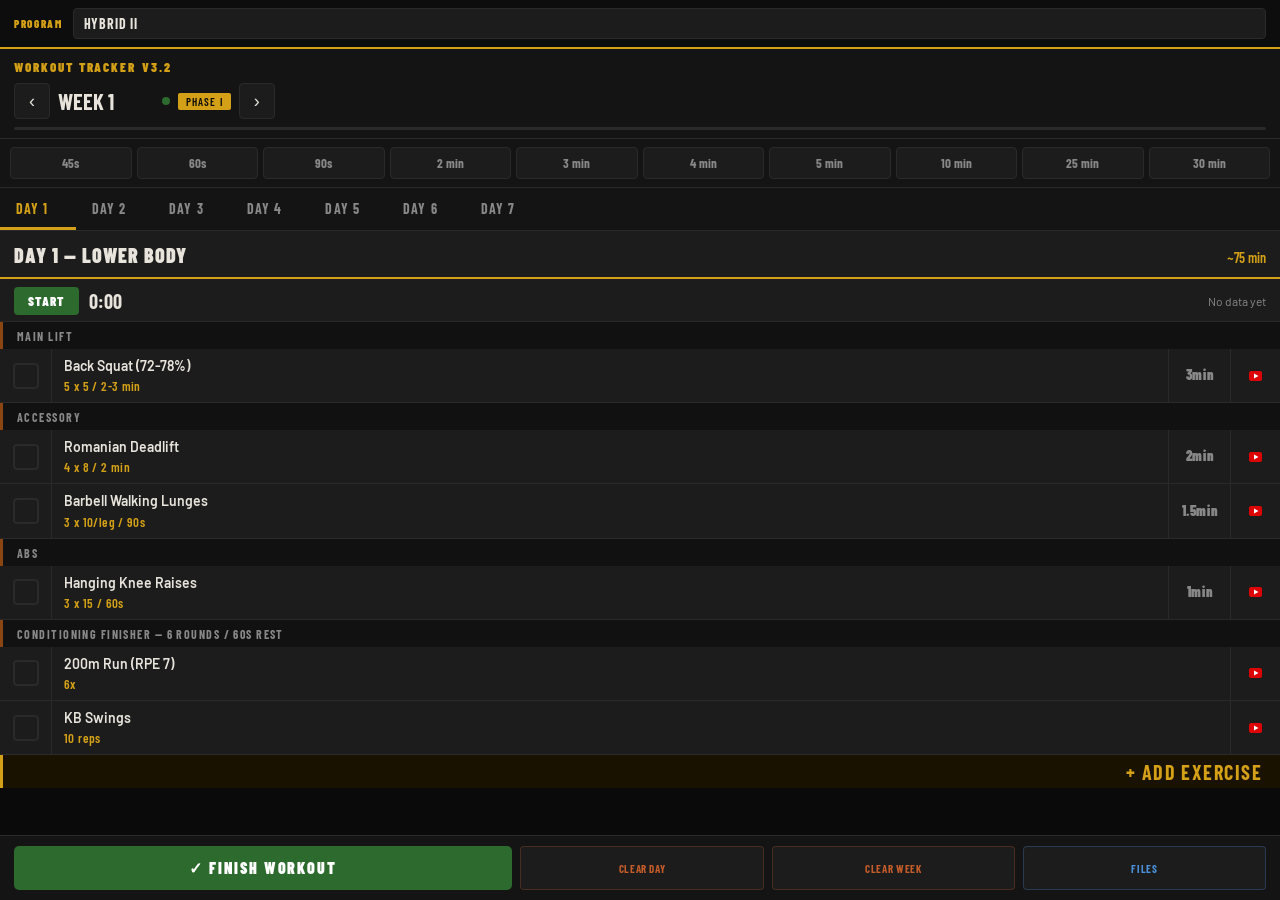
==== commit afca4f2d: "v3.2: fix rest day green dot + bump version renderTabs() determined allDone via total>0 && done===to" ====
--- a/index.html
+++ b/index.html
@@ -231,7 +231,7 @@
 
 
 <div id="topbar">
-  <div id="topbar-title">WORKOUT TRACKER <span id="app-version">v3.1</span></div>
+  <div id="topbar-title">WORKOUT TRACKER <span id="app-version">v3.2</span></div>
   <div id="week-row">
     <button class="week-btn" id="btn-prev-week">&#8249;</button>
     <div id="week-label">WEEK 1</div><span id="current-dot" style="display:none;width:8px;height:8px;border-radius:50%;background:var(--green);flex-shrink:0" title="Your current week"></span>
@@ -332,7 +332,7 @@
 <div id="manage-overlay">
   <div id="manage-box">
     <h2>FILES</h2>
-    <div style="font-size:11px;color:var(--muted);letter-spacing:.06em;margin-bottom:16px;">v3.1<span id="worker-version-display"></span></div>
+    <div style="font-size:11px;color:var(--muted);letter-spacing:.06em;margin-bottom:16px;">v3.2<span id="worker-version-display"></span></div>
 
     <!-- THEME -->
     <div class="manage-section">
@@ -706,9 +706,12 @@
   for(var di=0;di<week.days.length;di++){
     var day=week.days[di];
     var allDone=false,total=0,done=0;
-    for(var si=0;si<day.sections.length;si++)
-      for(var ei=0;ei<day.sections[si].exercises.length;ei++){total++;if(isChecked(state,curWeek,di,si,ei))done++;}
-    allDone=total>0&&done===total;
+    if(day.rest){allDone=isChecked(state,curWeek,di,0,0);}
+    else{
+      for(var si=0;si<day.sections.length;si++)
+        for(var ei=0;ei<day.sections[si].exercises.length;ei++){total++;if(isChecked(state,curWeek,di,si,ei))done++;}
+      allDone=total>0&&done===total;
+    }
     var tabLabel=DAY_SHORT[di]||('D'+(di+1));
     if(day.label){var parts=day.label.split('\u2014');tabLabel=(parts[0]||('D'+(di+1))).trim();}
     html+='<div class="day-tab'+(di===curDay?' active':'')+(allDone?' all-done':'')+'" data-day="'+di+'">'+tabLabel+'<span class="done-dot"></span></div>';
@@ -828,6 +831,7 @@
   var wtFinalTime=wtElapsed();
   wtCommit();
   if(PROGRAM[curWeek].days[curDay] && PROGRAM[curWeek].days[curDay].rest){
+    var rState=loadState();setCheck(rState,curWeek,curDay,0,0,true);saveState(rState);renderDay();renderTabs();
     document.getElementById('cel-icon').textContent='💤';
     document.getElementById('cel-sub').textContent='REST DAY DONE. RECOVERY IS TRAINING.';
     document.getElementById('cel-stats').innerHTML='<div class="stat-row"><span class="stat-label">Week</span><span class="stat-val">'+(curWeek+1)+' of '+PROGRAM.length+'</span></div><div class="stat-row"><span class="stat-label">Phase</span><span class="stat-val">'+phaseName(PROGRAM[curWeek].phase||1)+'</span></div><div class="stat-row"><span class="stat-label">Day</span><span class="stat-val">REST + RECOVERY</span></div>'+(wtFinalTime!=='0:00'?'<div class="stat-row"><span class="stat-label">Time</span><span class="stat-val">'+wtFinalTime+'</span></div>':'');
@@ -1031,6 +1035,31 @@
   cb(new Error('Unsupported file type: .'+ext+'. Use PDF, DOCX, TXT, or MD.'));
 }
 
+function acCleanText(raw){
+  var lines = raw.split(/\r?\n/);
+  // count how often each trimmed line appears — repeated lines are headers/footers
+  var freq = {};
+  lines.forEach(function(l){ var t=l.trim(); if(t) freq[t]=(freq[t]||0)+1; });
+  // remove lines that appear 4+ times (boilerplate) or look like bare page numbers
+  var pageNum = /^-?\s*\d{1,4}\s*-?$|^page\s+\d/i;
+  var filtered = lines.filter(function(l){
+    var t = l.trim();
+    if(!t) return true; // keep blank lines for now, collapse later
+    if(pageNum.test(t)) return false;
+    if(freq[t] >= 4) return false;
+    return true;
+  });
+  // collapse runs of 2+ blank lines into one
+  var out = [], lastBlank = false;
+  filtered.forEach(function(l){
+    var blank = !l.trim();
+    if(blank && lastBlank) return;
+    out.push(l);
+    lastBlank = blank;
+  });
+  return out.join('\n').trim();
+}
+
 function acCallWorker(text, cb){
   fetch(WORKER_URL, {
     method: 'POST',
@@ -1052,6 +1081,7 @@
   acExtractText(file, function(err, text){
     if(err){acStatus('Read error: '+err.message,'var(--red)');return;}
     if(!text||text.trim().length<30){acStatus('File appears empty or unreadable.','var(--red)');return;}
+    text = acCleanText(text);
     acStatus('Converting with AI\u2026 (this may take a few minutes)');
     acCallWorker(text, function(err, obj){
       if(err){acStatus(err.message,'var(--red)');return;}
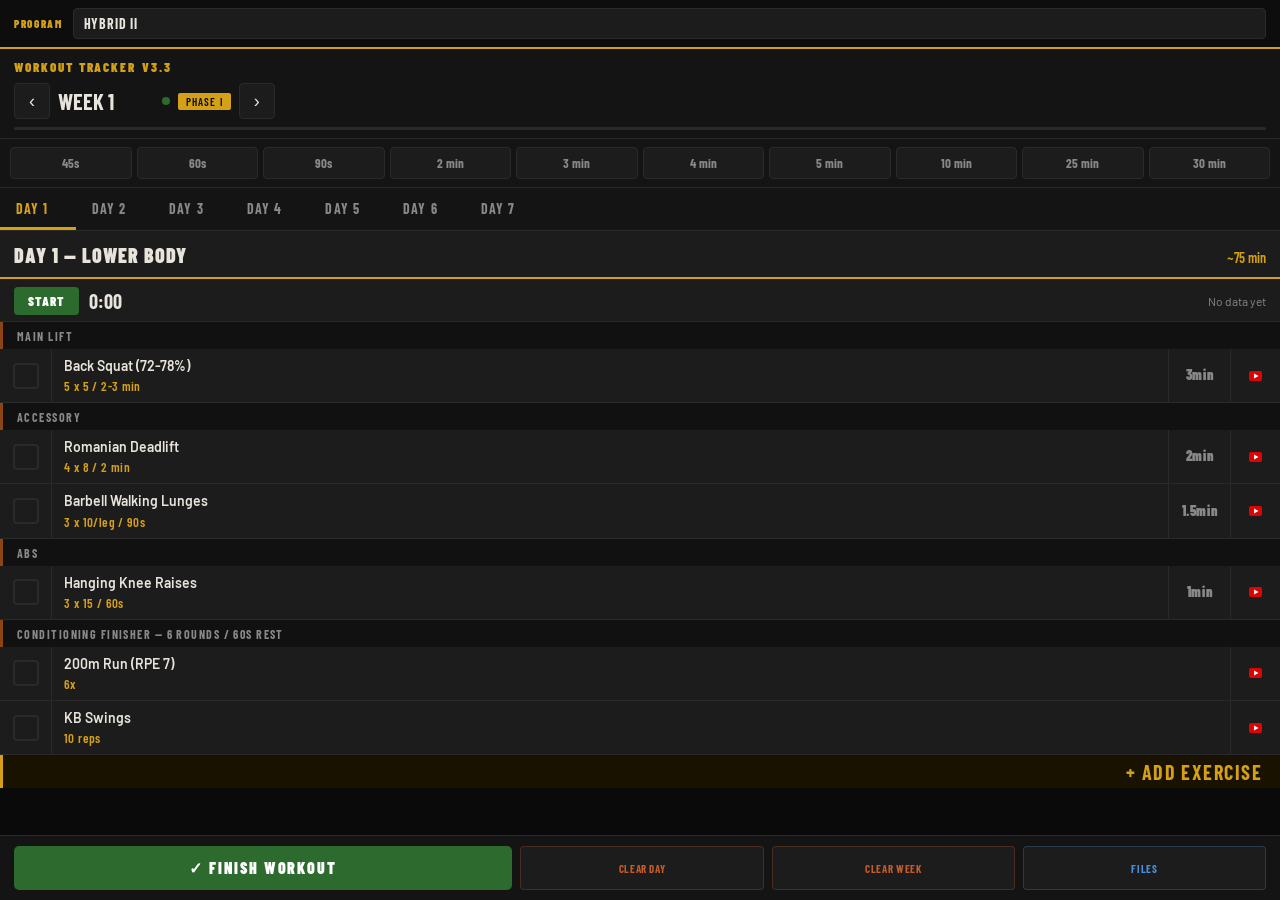
==== commit b676b541: "v3.3: fix timer persistence + instant load + rest day timer Three fixes:  1. Cache-first loading: ap" ====
--- a/index.html
+++ b/index.html
@@ -231,7 +231,7 @@
 
 
 <div id="topbar">
-  <div id="topbar-title">WORKOUT TRACKER <span id="app-version">v3.2</span></div>
+  <div id="topbar-title">WORKOUT TRACKER <span id="app-version">v3.3</span></div>
   <div id="week-row">
     <button class="week-btn" id="btn-prev-week">&#8249;</button>
     <div id="week-label">WEEK 1</div><span id="current-dot" style="display:none;width:8px;height:8px;border-radius:50%;background:var(--green);flex-shrink:0" title="Your current week"></span>
@@ -332,7 +332,7 @@
 <div id="manage-overlay">
   <div id="manage-box">
     <h2>FILES</h2>
-    <div style="font-size:11px;color:var(--muted);letter-spacing:.06em;margin-bottom:16px;">v3.2<span id="worker-version-display"></span></div>
+    <div style="font-size:11px;color:var(--muted);letter-spacing:.06em;margin-bottom:16px;display:flex;align-items:center;gap:10px;">v3.3<span id="worker-version-display"></span><button onclick="location.reload()" style="background:none;border:1px solid var(--border);color:var(--muted);font-family:'Barlow Condensed',sans-serif;font-size:11px;padding:2px 8px;border-radius:3px;cursor:pointer;letter-spacing:.04em;">↻ REFRESH</button></div>
 
     <!-- THEME -->
     <div class="manage-section">
@@ -450,51 +450,63 @@
     })
     .catch(function(e){ if(cb) cb(e); });
 }
+function showUpdateBanner(){
+  if(document.getElementById('update-banner')) return;
+  var b=document.createElement('div');
+  b.id='update-banner';
+  b.style.cssText='position:fixed;bottom:56px;left:0;right:0;background:var(--accent);color:#000;font-family:"Barlow Condensed",sans-serif;font-weight:700;font-size:13px;letter-spacing:.1em;text-align:center;padding:9px;z-index:100;cursor:pointer;text-transform:uppercase';
+  b.textContent='UPDATE AVAILABLE — TAP TO RELOAD';
+  b.addEventListener('click',function(){ location.reload(); });
+  document.body.appendChild(b);
+}
+
 function loadAllBuiltins(onAllDone){
-  // Manifest is the single source of truth.
-  // Any key in manifest.json (excluding _name/_desc keys) is a program to load.
-  // Adding a new program in the future requires only manifest.json + a JSON file — no code changes.
-  fetchManifest(function(err, manifest){
-    if(err || !manifest){
-      // No manifest available — fall back to whatever is already in localStorage cache
-      var cachedKeys = [];
-      try{
-        for(var i=0;i<localStorage.length;i++){
-          var k=localStorage.key(i);
-          if(k && k.indexOf(PROG_CACHE_PREFIX)===0) cachedKeys.push(k.slice(PROG_CACHE_PREFIX.length));
+  // Cache-first: collect all cached program IDs from localStorage
+  var cacheIds=[];
+  try{
+    for(var i=0;i<localStorage.length;i++){
+      var k=localStorage.key(i);
+      if(k&&k.indexOf(PROG_CACHE_PREFIX)===0) cacheIds.push(k.slice(PROG_CACHE_PREFIX.length));
+    }
+  }catch(e){}
+
+  if(cacheIds.length>0){
+    // Init from cache immediately — no loading overlay, timer stays visible
+    cacheIds.forEach(function(id){
+      var cached=getCachedProg(id);
+      if(cached){ PROGRAMS[id]=cached; if(!PROGRAM_META[id]) PROGRAM_META[id]={name:id,desc:''}; }
+    });
+    onAllDone();
+    // Background update check (silent — no overlay)
+    fetchManifest(function(err,manifest){
+      if(err||!manifest) return;
+      var keys=Object.keys(manifest).filter(function(k){ return k.indexOf('_name')===-1&&k.indexOf('_desc')===-1; });
+      var updateCount=0;
+      keys.forEach(function(id){
+        if(!PROGRAM_META[id]) PROGRAM_META[id]={name:manifest[id+'_name']||id,desc:manifest[id+'_desc']||''};
+        if(getCachedVer(id)!==manifest[id]){
+          updateCount++;
+          fetchAndCacheProg(id,manifest[id],function(){ updateCount--; if(updateCount===0) showUpdateBanner(); });
         }
-      }catch(e){}
-      if(cachedKeys.length === 0){ onAllDone(); return; }
-      cachedKeys.forEach(function(id){
-        var cached = getCachedProg(id);
-        if(cached){ PROGRAMS[id]=cached; if(!PROGRAM_META[id]) PROGRAM_META[id]={name:id,desc:''}; }
       });
-      onAllDone();
-      return;
-    }
-    var keys = Object.keys(manifest).filter(function(k){ return k.indexOf('_name')===-1 && k.indexOf('_desc')===-1; });
-    if(keys.length === 0){ onAllDone(); return; }
-    var pending = keys.length;
-    function done(){ pending--; if(pending<=0) onAllDone(); }
-    keys.forEach(function(id){
-      var cached = getCachedProg(id);
-      var cachedVer = getCachedVer(id);
-      var manifestVer = manifest[id];
-      // Register display name/desc from manifest if not already hardcoded
-      if(!PROGRAM_META[id]) PROGRAM_META[id] = {name: manifest[id+'_name']||id, desc: manifest[id+'_desc']||''};
-      if(cached && cachedVer === manifestVer){
-        // Cache is current — use it, no network request
-        PROGRAMS[id] = cached;
-        done();
-      } else {
-        // Stale or never cached — fetch fresh
-        fetchAndCacheProg(id, manifestVer, function(ferr){
-          if(ferr && cached){ PROGRAMS[id] = cached; } // fetch failed but cache exists, use it
-          done();
-        });
-      }
     });
-  });
+  } else {
+    // First visit or cache cleared: show overlay and fetch everything
+    showLoadingOverlay('LOADING PROGRAMS...');
+    fetchManifest(function(err,manifest){
+      if(err||!manifest){ hideLoadingOverlay(); onAllDone(); return; }
+      var keys=Object.keys(manifest).filter(function(k){ return k.indexOf('_name')===-1&&k.indexOf('_desc')===-1; });
+      if(keys.length===0){ hideLoadingOverlay(); onAllDone(); return; }
+      var pending=keys.length;
+      function done(){ pending--; if(pending<=0){ hideLoadingOverlay(); onAllDone(); } }
+      keys.forEach(function(id){
+        if(!PROGRAM_META[id]) PROGRAM_META[id]={name:manifest[id+'_name']||id,desc:manifest[id+'_desc']||''};
+        var cached=getCachedProg(id); var cachedVer=getCachedVer(id);
+        if(cached&&cachedVer===manifest[id]){ PROGRAMS[id]=cached; done(); }
+        else{ fetchAndCacheProg(id,manifest[id],function(ferr){ if(ferr&&cached) PROGRAMS[id]=cached; done(); }); }
+      });
+    });
+  }
 }
 function showLoadingOverlay(msg){
   var el = document.getElementById('prog-loading-overlay');
@@ -942,12 +954,15 @@
   timerTotal=Math.max(timerTotal,timerRemain);
   updateTimerUI();
 }
-// Catch up timer when returning from background
+// Catch up timer when returning from background; save state when hiding
 document.addEventListener('visibilitychange',function(){
-  if(!document.hidden&&timerEndTime&&timerInterval){
+  if(document.hidden){
+    saveWTState();
+  } else if(timerEndTime&&timerInterval){
     timerTick(); // immediately sync to real time on return
   }
 });
+window.addEventListener('pagehide',function(){ saveWTState(); });
 
 // CONFETTI
 var confettiId=null,COLORS=['#d4a017','#ffffff','#2d6a2d','#c45c2a','#4a90d9','#e8e4dc'];
@@ -1513,6 +1528,10 @@
     html+='<div class="ex-left ex-info"><div class="ex-name-wrap"><span class="ex-name">Rest / Stretch</span></div>';
     html+='<div class="ex-sets">mobility, stretching, sleep</div></div></div>';
     document.getElementById('workout').innerHTML=html;
+    // Bind timer button and sync display for rest days too
+    var wtBtnEl=document.getElementById('wt-btn');
+    if(wtBtnEl) wtBtnEl.addEventListener('click',function(e){e.stopPropagation();wtToggle();});
+    wtUpdateDisplay();
     return;
   }
 
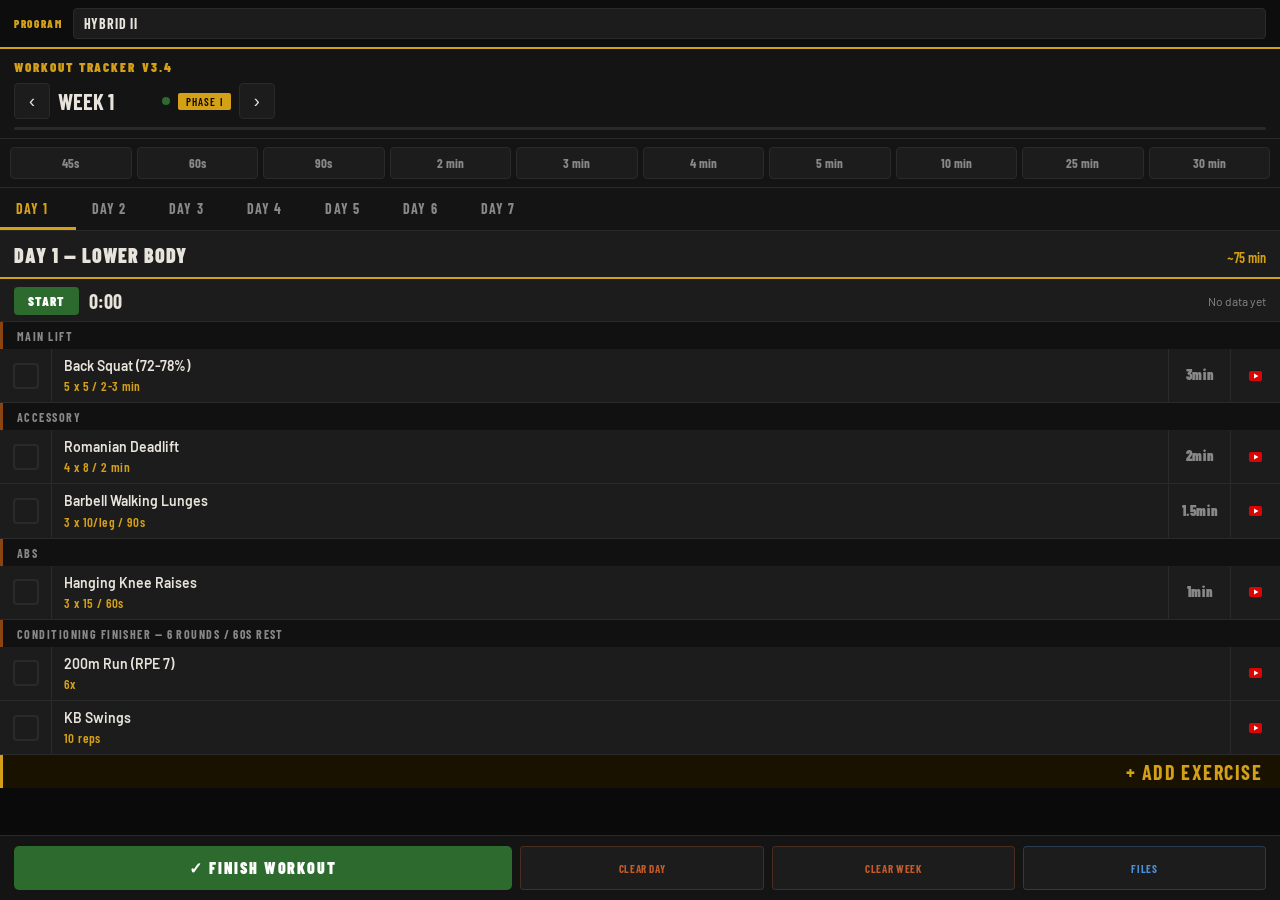
==== commit df34679a: "v3.4: bulletproof timer persistence Two additions on top of v3.3:  1. Self-healing interval: the 1-s" ====
--- a/index.html
+++ b/index.html
@@ -231,7 +231,7 @@
 
 
 <div id="topbar">
-  <div id="topbar-title">WORKOUT TRACKER <span id="app-version">v3.3</span></div>
+  <div id="topbar-title">WORKOUT TRACKER <span id="app-version">v3.4</span></div>
   <div id="week-row">
     <button class="week-btn" id="btn-prev-week">&#8249;</button>
     <div id="week-label">WEEK 1</div><span id="current-dot" style="display:none;width:8px;height:8px;border-radius:50%;background:var(--green);flex-shrink:0" title="Your current week"></span>
@@ -332,7 +332,7 @@
 <div id="manage-overlay">
   <div id="manage-box">
     <h2>FILES</h2>
-    <div style="font-size:11px;color:var(--muted);letter-spacing:.06em;margin-bottom:16px;display:flex;align-items:center;gap:10px;">v3.3<span id="worker-version-display"></span><button onclick="location.reload()" style="background:none;border:1px solid var(--border);color:var(--muted);font-family:'Barlow Condensed',sans-serif;font-size:11px;padding:2px 8px;border-radius:3px;cursor:pointer;letter-spacing:.04em;">↻ REFRESH</button></div>
+    <div style="font-size:11px;color:var(--muted);letter-spacing:.06em;margin-bottom:16px;display:flex;align-items:center;gap:10px;">v3.4<span id="worker-version-display"></span><button onclick="location.reload()" style="background:none;border:1px solid var(--border);color:var(--muted);font-family:'Barlow Condensed',sans-serif;font-size:11px;padding:2px 8px;border-radius:3px;cursor:pointer;letter-spacing:.04em;">↻ REFRESH</button></div>
 
     <!-- THEME -->
     <div class="manage-section">
@@ -1308,10 +1308,29 @@
   wtReset(); // always reset regardless of duration
 }
 
-// Tick every second while running
+// Tick every second — self-healing: if wt.running is false but localStorage
+// still has a running state (e.g. BFCache restore, missed init), restore it
 setInterval(function(){
-  if(wt.running) wtUpdateDisplay();
-}, 1000);
+  if(wt.running){
+    wtUpdateDisplay();
+  } else {
+    try{
+      var _s=JSON.parse(localStorage.getItem(WT_STATE_KEY)||'null');
+      if(_s&&_s.running&&_s.startedAt){
+        wt.accumulated=_s.accumulated||0;
+        wt.startedAt=_s.startedAt;
+        wt.running=true;
+        wt.dayIdx=_s.dayIdx;
+        wtUpdateDisplay();
+      }
+    }catch(e){}
+  }
+},1000);
+
+// BFCache restore: page shown from memory — refresh timer display immediately
+window.addEventListener('pageshow',function(e){
+  if(e.persisted){ restoreWTState(); wtUpdateDisplay(); }
+});
 
 function switchProgram(id){
   if(id === curProgId) return;
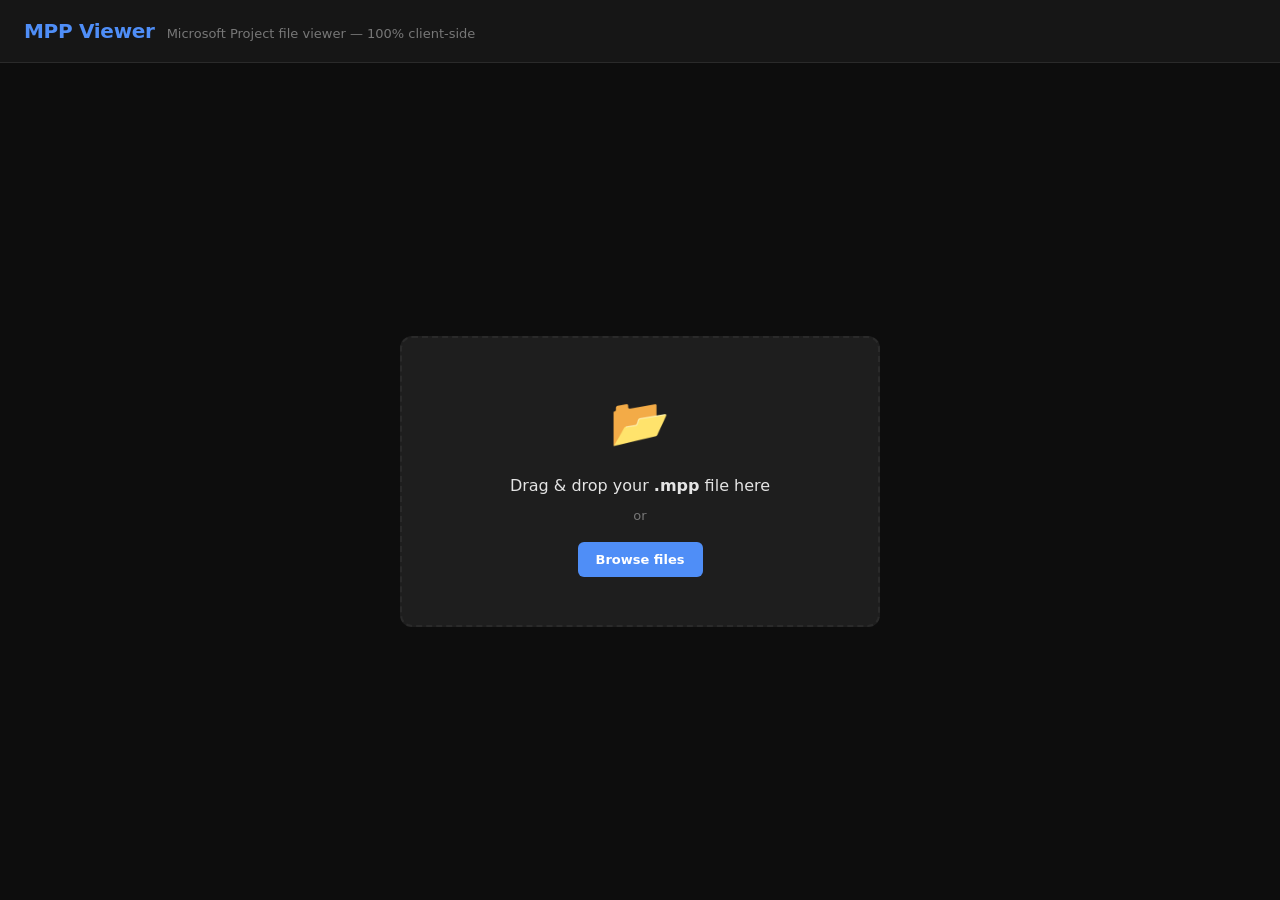
==== commit 490d37cc: "Initial commit — MPP file viewer https://claude.ai/code/session_01QDvVXTNFwp57ZS66TQSReV" ====
--- a/index.html
+++ b/index.html
@@ -1,1906 +1,76 @@
 <!DOCTYPE html>
 <html lang="en">
 <head>
-<meta charset="UTF-8">
-<meta name="viewport" content="width=device-width, initial-scale=1.0, maximum-scale=1.0, user-scalable=no">
-<meta name="apple-mobile-web-app-capable" content="yes">
-<meta name="apple-mobile-web-app-status-bar-style" content="black-translucent">
-<meta name="theme-color" content="#0a0a0a">
-<title>Workout Tracker</title>
-<link href="https://fonts.googleapis.com/css2?family=Barlow+Condensed:wght@400;600;700;900&family=Barlow:wght@400;500;600&display=swap" rel="stylesheet">
-<style>
-:root{--bg:#0a0a0a;--surface:#141414;--card:#1c1c1c;--border:#2a2a2a;--accent:#d4a017;--green:#2d6a2d;--checked-bg:#0f1a0f;--checked-text:#5a8a5a;--checked-text-dim:#4a7a4a;--text:#e8e4dc;--muted:#888;--mod:#c45c2a;--or:#666;--section-bg:#111;--red:#c44}
-*{box-sizing:border-box;margin:0;padding:0;-webkit-tap-highlight-color:transparent}
-html,body{height:100%;overflow:hidden}
-body{background:var(--bg);color:var(--text);font-family:'Barlow',sans-serif;font-size:15px;display:flex;flex-direction:column;height:100dvh}
-#topbar{background:var(--surface);border-bottom:1px solid var(--border);padding:10px 14px 8px;flex-shrink:0;display:flex;flex-direction:column;gap:8px}
-#topbar-title{font-family:'Barlow Condensed',sans-serif;font-weight:900;font-size:13px;letter-spacing:.15em;color:var(--accent);text-transform:uppercase;display:flex;justify-content:flex-start;align-items:center;gap:6px}
-#app-version{font-family:'Barlow Condensed',sans-serif;font-weight:900;font-size:13px;letter-spacing:.15em;color:var(--accent)}
-#week-row{display:flex;align-items:center;gap:8px}
-#week-label{font-family:'Barlow Condensed',sans-serif;font-weight:700;font-size:22px;color:var(--text);min-width:90px}
-#phase-badge{font-family:'Barlow Condensed',sans-serif;font-weight:600;font-size:11px;letter-spacing:.1em;color:var(--bg);background:var(--accent);padding:2px 8px;border-radius:2px}
-.week-btn{background:var(--card);border:1px solid var(--border);color:var(--text);font-size:18px;width:36px;height:36px;border-radius:4px;display:flex;align-items:center;justify-content:center;cursor:pointer;flex-shrink:0}
-.week-btn:active{background:var(--border)}
-#progress-bar{height:3px;background:var(--border);border-radius:2px;overflow:hidden}
-#progress-fill{height:100%;background:var(--accent);border-radius:2px;transition:width .3s ease}
-#timer-bar{background:var(--surface);border-bottom:1px solid var(--border);padding:8px 10px;flex-shrink:0;display:flex;flex-direction:column;gap:6px}
-#timer-presets{display:flex;gap:5px}
-.preset-btn{flex:1;background:var(--card);border:1px solid var(--border);color:var(--muted);font-family:'Barlow Condensed',sans-serif;font-weight:700;font-size:13px;padding:7px 2px;border-radius:4px;cursor:pointer;text-align:center;transition:background .1s,color .1s,border-color .1s}
-.preset-btn:active{background:var(--border)}
-.preset-btn.running{background:#1a2a1a;border-color:var(--accent);color:var(--accent)}
-.preset-btn.alert{background:#2a1010;border-color:var(--red);color:#f66;animation:pulse .5s infinite alternate}
-@keyframes pulse{from{opacity:1}to{opacity:.5}}
-#timer-display{display:none;align-items:center;gap:8px}
-#timer-display.visible{display:flex}
-#timer-countdown{font-family:'Barlow Condensed',sans-serif;font-weight:900;font-size:28px;color:var(--accent);min-width:56px;line-height:1}
-#timer-countdown.alert{color:#f44}
-#timer-track{flex:1;height:4px;background:var(--border);border-radius:2px;overflow:hidden}
-#timer-fill{height:100%;background:var(--accent);border-radius:2px;transition:width .25s linear,background .25s}
-#timer-fill.alert{background:#f44}
-#timer-stop{background:transparent;border:1px solid var(--border);color:var(--muted);font-family:'Barlow Condensed',sans-serif;font-weight:700;font-size:12px;letter-spacing:.08em;padding:5px 10px;border-radius:4px;cursor:pointer;flex-shrink:0}
-#timer-stop:active{background:var(--border)}
-#timer-minus,#timer-plus{background:transparent;border:1px solid var(--border);color:var(--accent);font-family:'Barlow Condensed',sans-serif;font-weight:700;font-size:13px;letter-spacing:.04em;padding:5px 9px;border-radius:4px;cursor:pointer;flex-shrink:0;line-height:1}
-#timer-minus:active,#timer-plus:active{background:var(--border)}
-#day-tabs{display:flex;background:var(--surface);border-bottom:1px solid var(--border);overflow-x:auto;flex-shrink:0;scrollbar-width:none}
-#day-tabs::-webkit-scrollbar{display:none}
-.day-tab{flex-shrink:0;padding:12px 16px 10px;font-family:'Barlow Condensed',sans-serif;font-weight:700;font-size:14px;letter-spacing:.08em;color:var(--muted);cursor:pointer;border-bottom:3px solid transparent;white-space:nowrap;transition:color .15s,border-color .15s}
-.day-tab.active{color:var(--accent);border-bottom-color:var(--accent)}
-.done-dot{display:inline-block;width:6px;height:6px;border-radius:50%;background:var(--green);margin-left:5px;vertical-align:middle;opacity:0;transition:opacity .2s}
-.day-tab.all-done .done-dot{opacity:1}
-#workout{flex:1;overflow-y:auto;padding-bottom:80px;-webkit-overflow-scrolling:touch}
-.day-header{background:var(--card);border-bottom:2px solid var(--accent);padding:12px 14px 10px;display:flex;justify-content:space-between;align-items:baseline;position:sticky;top:0;z-index:10}
-.day-header-name{font-family:'Barlow Condensed',sans-serif;font-weight:900;font-size:20px;color:var(--text);letter-spacing:.05em}
-.day-header-time{font-family:'Barlow Condensed',sans-serif;font-weight:600;font-size:14px;color:var(--accent)}
-.section-label{background:var(--section-bg);border-left:3px solid #8b4513;padding:7px 14px 6px;font-family:'Barlow Condensed',sans-serif;font-weight:700;font-size:12px;letter-spacing:.12em;color:var(--muted);text-transform:uppercase}
-.ex-row{display:flex;align-items:stretch;border-bottom:1px solid var(--border);min-height:52px;background:var(--card);cursor:pointer;transition:background .1s;user-select:none;-webkit-user-select:none}
-.ex-row:active{background:#222}
-.ex-row.checked{background:var(--checked-bg)}
-.check-col{width:52px;flex-shrink:0;display:flex;align-items:center;justify-content:center;border-right:1px solid var(--border)}
-.checkbox{width:26px;height:26px;border:2px solid var(--border);border-radius:4px;display:flex;align-items:center;justify-content:center;transition:background .15s,border-color .15s;flex-shrink:0;position:relative}
-.ex-row.checked .checkbox{background:var(--green);border-color:var(--green)}
-.set-badge{position:absolute;inset:0;display:flex;align-items:center;justify-content:center;font-family:'Barlow Condensed',sans-serif;font-weight:900;font-size:10px;letter-spacing:0;color:var(--accent);line-height:1;pointer-events:none}
-.ex-row.checked .set-badge{display:none}
-.chk{opacity:0;color:#fff;font-size:14px;font-weight:700;transition:opacity .15s;line-height:1}
-.ex-row.checked .chk{opacity:1}
-.ex-info{flex:1;padding:8px 10px 8px 12px;display:flex;flex-direction:column;justify-content:center;gap:3px;min-width:0}
-.ex-name{font-weight:600;font-size:14px;color:var(--text);line-height:1.3}
-.ex-row.checked .ex-name{color:var(--checked-text)}
-.ex-sets{font-family:'Barlow Condensed',sans-serif;font-weight:600;font-size:13px;color:var(--accent);letter-spacing:.03em}
-.ex-row.checked .ex-sets{color:var(--checked-text-dim)}
-.mod-tag{font-size:10px;font-weight:700;color:var(--mod);letter-spacing:.08em}
-.yt-btn{display:inline-flex;align-items:center;justify-content:center;width:22px;height:22px;border-radius:3px;background:#1a1a1a;border:1px solid #333;flex-shrink:0;text-decoration:none;opacity:.55;transition:opacity .15s}
-.yt-btn:active{opacity:1}
-
-#bottom-bar{position:fixed;bottom:0;left:0;right:0;background:var(--surface);border-top:1px solid var(--border);padding:10px 14px;display:flex;gap:8px;z-index:20}#finish-btn{flex:2;background:var(--green);border:none;color:#fff;font-family:'Barlow Condensed',sans-serif;font-weight:900;font-size:16px;letter-spacing:.12em;padding:12px;border-radius:5px;cursor:pointer;text-transform:uppercase;flex-shrink:0}#finish-btn:active{background:#1e4d1e}
-.bar-btn{flex:1;background:var(--card);border:1px solid var(--border);color:var(--muted);font-family:'Barlow Condensed',sans-serif;font-weight:700;font-size:11px;letter-spacing:.06em;padding:10px 2px;border-radius:4px;cursor:pointer;text-transform:uppercase}
-.bar-btn:active{background:var(--border)}
-.bar-btn.danger{color:#c45c2a;border-color:#c45c2a44}
-.bar-btn.safe{color:#4a90d9;border-color:#4a90d944}
-.overlay{display:none;position:fixed;inset:0;background:rgba(0,0,0,.88);z-index:100;align-items:center;justify-content:center}
-.overlay.show{display:flex}
-.overlay-box{background:var(--card);border:1px solid var(--border);border-radius:8px;padding:24px 20px;width:300px;text-align:center}
-.overlay-box h3{font-family:'Barlow Condensed',sans-serif;font-weight:900;font-size:18px;color:var(--text);margin-bottom:8px;letter-spacing:.05em}
-.overlay-box p{font-size:13px;color:var(--muted);margin-bottom:20px;line-height:1.5}
-.overlay-btns{display:flex;gap:10px}
-.obtn{flex:1;padding:12px;border-radius:4px;font-family:'Barlow Condensed',sans-serif;font-weight:700;font-size:14px;letter-spacing:.08em;cursor:pointer;border:none;text-transform:uppercase}
-.obtn.cancel{background:var(--border);color:var(--text)}
-.obtn.danger{background:#8b2a0a;color:#fff}
-.obtn.primary{background:var(--accent);color:var(--bg)}
-#celebrate-overlay{display:none;position:fixed;inset:0;z-index:200;align-items:center;justify-content:center;flex-direction:column;background:rgba(0,0,0,.92);text-align:center;padding:30px}
-#celebrate-overlay.show{display:flex}
-#cel-icon{font-size:72px;margin-bottom:16px}
-
-#cel-title{font-family:'Barlow Condensed',sans-serif;font-weight:900;font-size:38px;color:var(--accent);letter-spacing:.08em;margin-bottom:8px}
-#cel-sub{font-family:'Barlow Condensed',sans-serif;font-weight:600;font-size:18px;color:var(--muted);letter-spacing:.06em;margin-bottom:24px}
-#cel-stats{background:var(--card);border:1px solid var(--border);border-radius:6px;padding:16px 24px;margin-bottom:28px;min-width:220px}
-.stat-row{display:flex;justify-content:space-between;align-items:center;padding:5px 0;border-bottom:1px solid var(--border);font-size:14px}
-.stat-row:last-child{border-bottom:none}
-.stat-label{color:var(--muted)}
-.stat-val{font-family:'Barlow Condensed',sans-serif;font-weight:700;font-size:16px;color:var(--accent)}
-
-#cel-close{background:var(--accent);border:none;color:var(--bg);font-family:'Barlow Condensed',sans-serif;font-weight:900;font-size:16px;letter-spacing:.12em;padding:14px 40px;border-radius:5px;cursor:pointer;position:relative;z-index:203}
-#cel-close:active{opacity:.8}
-#confetti-canvas{position:fixed;top:0;left:0;width:100vw;height:100vh;pointer-events:none;z-index:202}
-.io-section{margin-bottom:16px}
-.io-label{font-family:'Barlow Condensed',sans-serif;font-weight:700;font-size:12px;letter-spacing:.1em;color:var(--muted);text-transform:uppercase;margin-bottom:8px}
-.io-btn{width:100%;background:var(--card);border:1px solid var(--border);color:var(--text);font-family:'Barlow Condensed',sans-serif;font-weight:700;font-size:14px;letter-spacing:.08em;padding:12px;border-radius:4px;cursor:pointer;text-transform:uppercase;margin-bottom:8px;display:block;text-align:center}
-.io-btn:active{background:var(--border)}
-.io-btn.primary{background:var(--accent);color:var(--bg);border-color:var(--accent)}
-#import-file,#prog-upload-input-unified{display:none}
-.io-note{font-size:12px;color:var(--muted);line-height:1.5;margin-bottom:10px}
-/* UNIFIED MANAGE OVERLAY */
-#manage-overlay{display:none;position:fixed;inset:0;background:rgba(0,0,0,.88);z-index:100;align-items:flex-start;justify-content:center;overflow-y:auto;padding:24px 0}
-#manage-overlay.show{display:flex}
-#manage-box{background:var(--card);border:1px solid var(--border);border-radius:8px;padding:24px 20px;width:min(92vw,360px);text-align:left;margin:auto}
-#manage-box h2{font-family:'Barlow Condensed',sans-serif;font-weight:900;font-size:16px;letter-spacing:.12em;color:var(--accent);text-transform:uppercase;margin:0 0 4px 0}
-.manage-section{margin-bottom:20px;padding-bottom:20px;border-bottom:1px solid var(--border)}
-.manage-section:last-of-type{border-bottom:none;margin-bottom:0;padding-bottom:0}
-.manage-section-title{font-family:'Barlow Condensed',sans-serif;font-weight:900;font-size:18px;letter-spacing:.1em;color:var(--text);text-transform:uppercase;margin:0 0 6px 0}
-.ai-btn-row{display:flex;gap:8px;margin-top:8px}
-.ai-link-btn{flex:1;display:block;text-align:center;padding:11px 8px;border-radius:4px;font-family:'Barlow Condensed',sans-serif;font-weight:700;font-size:13px;letter-spacing:.08em;text-decoration:none;cursor:pointer;text-transform:uppercase;border:none}
-.ai-link-btn.claude{background:#c96442;color:#fff}
-.ai-link-btn.chatgpt{background:#19c37d;color:#fff}
-.ai-link-btn:active{opacity:.8}
-.ai-steps{margin:8px 0 12px 0;padding-left:18px;list-style:decimal}
-.ai-steps li{font-size:12px;color:var(--muted);line-height:1.6;margin-bottom:4px}
-.ai-steps li strong{color:var(--text)}
-
-/* SKIP */
-.ex-row.skipped{opacity:.35}
-.ex-row.skipped .ex-name{text-decoration:line-through}
-/* CURRENT WEEK */
-.week-btn.current-marker{position:relative}
-#current-dot{display:inline-block;width:7px;height:7px;border-radius:50%;background:var(--green);margin-left:6px;vertical-align:middle;flex-shrink:0}
-/* NOTE badge */
-.note-badge{font-size:11px;color:var(--accent);opacity:.7;margin-top:2px;font-style:italic;white-space:pre-wrap;word-break:break-word}
-/* LONG PRESS MENU */
-#lp-menu{display:none;position:fixed;z-index:300;background:var(--card);border:1px solid var(--border);border-radius:8px;padding:6px;min-width:180px;box-shadow:0 4px 24px rgba(0,0,0,.6)}
-#lp-menu.show{display:block}
-.lp-item{padding:12px 16px;font-family:'Barlow Condensed',sans-serif;font-weight:700;font-size:15px;letter-spacing:.06em;color:var(--text);cursor:pointer;border-radius:5px;text-transform:uppercase}
-.lp-item:active{background:var(--border)}
-.lp-item.danger{color:#f66}
-.lp-item.restore{color:var(--green)}
-/* ADD EXERCISE OVERLAY */
-#add-overlay{display:none;position:fixed;inset:0;background:rgba(0,0,0,.88);z-index:200;align-items:flex-end;justify-content:center}
-#add-overlay.show{display:flex}
-#add-box{background:var(--surface);border-top:1px solid var(--border);border-radius:12px 12px 0 0;padding:20px 16px 32px;width:100%;max-width:500px}
-#add-box h3{font-family:'Barlow Condensed',sans-serif;font-weight:900;font-size:18px;color:var(--text);letter-spacing:.06em;margin-bottom:14px}
-.add-input{width:100%;background:var(--card);border:1px solid var(--border);color:var(--text);font-family:'Barlow',sans-serif;font-size:15px;padding:11px 12px;border-radius:5px;margin-bottom:8px;outline:none}
-.add-input:focus{border-color:var(--accent)}
-#add-suggestions{max-height:160px;overflow-y:auto;margin-bottom:8px}
-.sugg-item{padding:10px 12px;font-size:14px;color:var(--muted);cursor:pointer;border-bottom:1px solid var(--border)}
-.sugg-item:active{background:var(--card)}
-.sugg-item span{color:var(--accent);font-weight:600}
-.add-row{display:flex;gap:8px}
-.add-btn{flex:1;padding:12px;border-radius:5px;font-family:'Barlow Condensed',sans-serif;font-weight:700;font-size:15px;letter-spacing:.08em;border:none;cursor:pointer;text-transform:uppercase}
-.add-btn.primary{background:var(--green);color:#fff}
-.add-btn.cancel{background:var(--border);color:var(--text)}
-/* NOTE OVERLAY */
-#note-overlay{display:none;position:fixed;inset:0;background:rgba(0,0,0,.88);z-index:200;align-items:flex-end;justify-content:center}
-#note-overlay.show{display:flex}
-#note-box{background:var(--surface);border-top:1px solid var(--border);border-radius:12px 12px 0 0;padding:20px 16px 32px;width:100%;max-width:500px}
-#note-box h3{font-family:'Barlow Condensed',sans-serif;font-weight:900;font-size:18px;color:var(--text);letter-spacing:.06em;margin-bottom:12px}
-#note-text{width:100%;background:var(--card);border:1px solid var(--border);color:var(--text);font-family:'Barlow',sans-serif;font-size:15px;padding:11px 12px;border-radius:5px;min-height:80px;resize:none;outline:none;margin-bottom:12px}
-#note-text:focus{border-color:var(--accent)}
-/* CUSTOM SECTION */
-.custom-section-label{background:#1a1200;border-left:3px solid var(--accent);padding:7px 14px 6px;font-family:'Barlow Condensed',sans-serif;font-weight:700;font-size:12px;letter-spacing:.12em;color:var(--accent);text-transform:uppercase;display:flex;justify-content:space-between;align-items:center}
-.add-ex-btn{font-size:20px;color:var(--accent);cursor:pointer;padding:0 4px;line-height:1}
-
-.sub-pill{font-family:'Barlow Condensed',sans-serif;font-size:11px;font-weight:700;letter-spacing:.06em;color:#888;background:#1e1a0e;border:1px solid #3a3010;border-radius:3px;padding:1px 6px;white-space:nowrap;align-self:center;margin-left:auto;flex-shrink:0}
-/* SUPERSET GROUPING */
-.superset-group{position:relative;margin-left:4px}
-.superset-group::before{content:'';position:absolute;left:-4px;top:0;bottom:0;width:3px;background:linear-gradient(180deg,var(--accent),#8b6010);border-radius:2px;opacity:.7}
-.superset-group .ex-row:not(:last-child){border-bottom:1px solid #2a2010}
-.superset-tag{font-family:'Barlow Condensed',sans-serif;font-size:10px;font-weight:700;letter-spacing:.1em;color:var(--accent);background:#1a1200;border:1px solid #3a2a00;border-radius:3px;padding:1px 5px;text-transform:uppercase;flex-shrink:0;align-self:center;margin-left:4px;opacity:.8}
-.ex-name-wrap{display:flex;align-items:center;gap:6px;width:100%}
-
-.ex-timer-btn{background:var(--card);border:1px solid var(--border);color:var(--muted);font-family:'Barlow Condensed',sans-serif;font-weight:700;font-size:11px;letter-spacing:.05em;padding:3px 7px;border-radius:3px;cursor:pointer;white-space:nowrap;flex-shrink:0;line-height:1.4;-webkit-user-select:none;user-select:none}
-.ex-timer-btn:active{background:var(--accent);color:var(--bg);border-color:var(--accent)}
-.ex-timer-btn.running{background:#1a2a1a;border-color:var(--accent);color:var(--accent)}
-
-.ex-row{display:flex;align-items:stretch}
-.ex-left{flex:1;min-width:0}
-.ex-timer-block{display:flex;align-items:center;justify-content:center;padding:0 12px;border-left:1px solid var(--border);min-width:62px;flex-shrink:0;cursor:pointer;-webkit-user-select:none;user-select:none}
-.ex-timer-block:active{background:var(--accent);border-color:var(--accent)}
-.ex-timer-block:active .ex-timer-label{color:var(--bg)}
-.ex-timer-label{font-family:'Barlow Condensed',sans-serif;font-weight:900;font-size:14px;color:var(--muted);letter-spacing:.04em;text-align:center;line-height:1.2}
-.ex-timer-block.running .ex-timer-label{color:var(--accent)}
-.ex-yt-block{display:flex;align-items:center;justify-content:center;padding:0 12px;border-left:1px solid var(--border);min-width:50px;flex-shrink:0;-webkit-user-select:none;user-select:none}
-.ex-yt-block:active{background:#1a1a2e}
-
-#workout-timer-row{display:flex;align-items:center;gap:10px;padding:8px 14px 6px;background:var(--card);border-bottom:1px solid var(--border)}
-#wt-btn{font-family:'Barlow Condensed',sans-serif;font-weight:900;font-size:13px;letter-spacing:.1em;padding:6px 14px;border-radius:4px;border:none;cursor:pointer;text-transform:uppercase;flex-shrink:0}
-#wt-btn.start{background:var(--green);color:#fff}
-#wt-btn.pause{background:#2a1f00;color:var(--accent);border:1px solid var(--accent)}
-#wt-btn.resume{background:var(--green);color:#fff}
-#wt-elapsed{font-family:'Barlow Condensed',sans-serif;font-weight:700;font-size:20px;color:var(--text);min-width:60px}
-#wt-elapsed.running{color:var(--accent)}
-#wt-estimate{font-family:'Barlow',sans-serif;font-size:12px;color:var(--muted);flex:1;text-align:right}
-
-#prog-bar{background:#0d0d0d;border-bottom:2px solid var(--accent);padding:8px 14px;display:flex;align-items:center;gap:10px;flex-shrink:0}
-#prog-label{font-family:'Barlow Condensed',sans-serif;font-weight:900;font-size:11px;letter-spacing:.15em;color:var(--accent);text-transform:uppercase;flex-shrink:0}
-#prog-select{flex:1;background:var(--card);border:1px solid var(--border);color:var(--text);font-family:'Barlow Condensed',sans-serif;font-weight:700;font-size:14px;letter-spacing:.06em;padding:6px 10px;border-radius:4px;appearance:none;-webkit-appearance:none;cursor:pointer;text-transform:uppercase}
-#prog-select:focus{outline:none;border-color:var(--accent)}
-
-.custom-prog-row{display:flex;align-items:center;gap:10px;padding:10px 0;border-bottom:1px solid var(--border)}
-.custom-prog-row:last-child{border-bottom:none}
-.custom-prog-info{flex:1;min-width:0}
-.custom-prog-info .cpname{font-family:'Barlow Condensed',sans-serif;font-weight:700;font-size:15px;color:var(--text);letter-spacing:.06em;text-transform:uppercase}
-.custom-prog-info .cpdesc{font-size:11px;color:var(--muted);margin-top:2px}
-.custom-prog-info .cpweeks{font-size:11px;color:var(--accent);margin-top:1px}
-.cp-delete-btn{background:none;border:1px solid #c0392b;color:#c0392b;font-size:11px;font-family:'Barlow Condensed',sans-serif;font-weight:700;letter-spacing:.08em;padding:4px 10px;border-radius:4px;cursor:pointer;flex-shrink:0}
-.cp-delete-btn:hover{background:#c0392b;color:#fff}
-.prog-manage-empty{color:var(--muted);font-size:13px;text-align:center;padding:20px 0}
-#prog-select optgroup{font-family:'Barlow Condensed',sans-serif;font-size:11px;color:var(--muted);background:var(--card)}
-</style>
+  <meta charset="UTF-8" />
+  <meta name="viewport" content="width=device-width, initial-scale=1.0" />
+  <title>MPP Viewer</title>
+  <link rel="stylesheet" href="mpp-viewer.css" />
 </head>
 <body>
+  <header>
+    <div class="logo">MPP Viewer</div>
+    <div class="subtitle">Microsoft Project file viewer — 100% client-side</div>
+  </header>
 
-<div id="prog-bar">
-  <span id="prog-label">PROGRAM</span>
-  <select id="prog-select">
-    <optgroup label="─── BUILT-IN ───">
-      <option value="hw2_orig">HYBRID II</option>
-      <option value="hw1">HYBRID I</option>
-      <option value="build_orig">BUILD</option>
-    </optgroup>
-  </select>
+  <main>
+    <!-- Upload state -->
+    <section id="state-upload" class="state active">
+      <div id="drop-zone" class="drop-zone" role="button" tabindex="0" aria-label="Drop zone for MPP files">
+        <div class="drop-icon">📂</div>
+        <p class="drop-title">Drag &amp; drop your <strong>.mpp</strong> file here</p>
+        <p class="drop-sub">or</p>
+        <label class="btn btn-accent" for="file-input">Browse files</label>
+        <input id="file-input" type="file" accept=".mpp,.MPP" aria-label="Select MPP file" />
+      </div>
+    </section>
 
+    <!-- Loading state -->
+    <section id="state-loading" class="state">
+      <div class="loading-box">
+        <div class="spinner" aria-label="Loading"></div>
+        <p class="loading-text">Parsing project file…</p>
+      </div>
+    </section>
 
-</div>
+    <!-- Error state -->
+    <section id="state-error" class="state">
+      <div class="error-box">
+        <div class="error-icon">⚠️</div>
+        <p id="error-message" class="error-message">An error occurred.</p>
+        <button id="btn-try-again" class="btn btn-accent">Try again</button>
+      </div>
+    </section>
 
+    <!-- Results state -->
+    <section id="state-results" class="state">
+      <div class="project-info-bar">
+        <div class="project-meta">
+          <span class="meta-item"><span class="meta-label">Project</span><span id="meta-name" class="meta-value">—</span></span>
+          <span class="meta-item"><span class="meta-label">Start</span><span id="meta-start" class="meta-value">—</span></span>
+          <span class="meta-item"><span class="meta-label">Finish</span><span id="meta-finish" class="meta-value">—</span></span>
+          <span class="meta-item"><span class="meta-label">Tasks</span><span id="meta-count" class="meta-value">—</span></span>
+        </div>
+        <button id="btn-open-another" class="btn btn-outline">Open another</button>
+      </div>
 
-<div id="topbar">
-  <div id="topbar-title">WORKOUT TRACKER <span id="app-version">v3.4</span></div>
-  <div id="week-row">
-    <button class="week-btn" id="btn-prev-week">&#8249;</button>
-    <div id="week-label">WEEK 1</div><span id="current-dot" style="display:none;width:8px;height:8px;border-radius:50%;background:var(--green);flex-shrink:0" title="Your current week"></span>
-    <div id="phase-badge">PHASE I</div>
-    <button class="week-btn" id="btn-next-week">&#8250;</button>
-  </div>
-  <div id="progress-bar"><div id="progress-fill" style="width:0%"></div></div>
-</div>
+      <div class="table-wrapper">
+        <table id="task-table">
+          <thead>
+            <tr>
+              <th class="col-id">ID</th>
+              <th class="col-name">Name</th>
+              <th class="col-start">Start</th>
+              <th class="col-finish">Finish</th>
+              <th class="col-duration">Duration</th>
+              <th class="col-complete">% Complete</th>
+            </tr>
+          </thead>
+          <tbody id="task-tbody"></tbody>
+        </table>
+      </div>
+    </section>
+  </main>
 
-<div id="timer-bar">
-  <div id="timer-presets">
-    <button class="preset-btn" id="btn-t45">45s</button>
-    <button class="preset-btn" id="btn-t60">60s</button>
-    <button class="preset-btn" id="btn-t90">90s</button>
-    <button class="preset-btn" id="btn-t120">2 min</button>
-    <button class="preset-btn" id="btn-t180">3 min</button>
-    <button class="preset-btn" id="btn-t240">4 min</button>
-    <button class="preset-btn" id="btn-t300">5 min</button>
-    <button class="preset-btn" id="btn-t600">10 min</button>
-    <button class="preset-btn" id="btn-t1500">25 min</button>
-    <button class="preset-btn" id="btn-t1800">30 min</button>
-  </div>
-  <div id="timer-display">
-    <button id="timer-minus" title="−10 seconds">−10s</button>
-    <div id="timer-countdown">0:00</div>
-    <div id="timer-track"><div id="timer-fill"></div></div>
-    <button id="timer-plus" title="+10 seconds">+10s</button>
-    <button id="timer-stop" >STOP</button>
-  </div>
-</div>
-
-<div id="day-tabs"></div>
-<div id="workout"></div>
-
-
-<div id="celebrate-overlay">
-<canvas id="confetti-canvas"></canvas>
-  <div id="cel-icon" style="position:relative;z-index:203"></div>
-  <div id="cel-title" style="position:relative;z-index:203">DAY COMPLETE</div>
-  <div id="cel-sub" style="position:relative;z-index:203"></div>
-  <div id="cel-stats" style="position:relative;z-index:203"></div>
-  <button id="cel-close">STAY GRITTY</button>
-</div>
-
-<div id="bottom-bar">
-  <button id="finish-btn">&#10003; FINISH WORKOUT</button>
-  <button class="bar-btn danger" id="btn-clear-day">CLEAR DAY</button>
-  <button class="bar-btn danger" id="btn-clear-week">CLEAR WEEK</button>
-  <button class="bar-btn safe" id="btn-backup">FILES</button>
-</div>
-
-
-<!-- Long press menu -->
-<div id="lp-menu">
-  <div class="lp-item" id="lp-skip">SKIP EXERCISE</div>
-  <div class="lp-item restore" id="lp-restore" style="display:none">RESTORE EXERCISE</div>
-  <div class="lp-item" id="lp-note">ADD / EDIT NOTE</div>
-  <div class="lp-item danger" id="lp-delete" style="display:none">DELETE EXERCISE</div>
-  <div class="lp-item danger" id="lp-cancel">CANCEL</div>
-</div>
-
-<!-- Add exercise overlay -->
-<div id="add-overlay">
-  <div id="add-box">
-    <h3>ADD EXERCISE</h3>
-    <input class="add-input" id="add-name" placeholder="Exercise name..." autocomplete="off">
-    <div id="add-suggestions"></div>
-    <input class="add-input" id="add-sets" placeholder="Sets x reps / rest  e.g. 3 x 10 / 60s">
-    <div class="add-row">
-      <button class="add-btn cancel" id="btn-add-cancel">CANCEL</button>
-      <button class="add-btn primary" id="btn-add-confirm">ADD</button>
-    </div>
-  </div>
-</div>
-
-<!-- Note overlay -->
-<div id="note-overlay">
-  <div id="note-box">
-    <h3>NOTE</h3>
-    <textarea id="note-text" placeholder="e.g. 225 lbs, felt strong..."></textarea>
-    <div class="add-row">
-      <button class="add-btn cancel" id="btn-note-cancel">CANCEL</button>
-      <button class="add-btn primary" id="btn-note-save">SAVE</button>
-    </div>
-  </div>
-</div>
-<div id="confirm-overlay" class="overlay">
-  <div class="overlay-box">
-    <h3 id="confirm-title">CLEAR?</h3>
-    <p id="confirm-msg"></p>
-    <div class="overlay-btns">
-      <button class="obtn cancel" id="btn-confirm-cancel">CANCEL</button>
-      <button class="obtn danger" id="btn-confirm-ok">CLEAR</button>
-    </div>
-  </div>
-</div>
-
-<div id="manage-overlay">
-  <div id="manage-box">
-    <h2>FILES</h2>
-    <div style="font-size:11px;color:var(--muted);letter-spacing:.06em;margin-bottom:16px;display:flex;align-items:center;gap:10px;">v3.4<span id="worker-version-display"></span><button onclick="location.reload()" style="background:none;border:1px solid var(--border);color:var(--muted);font-family:'Barlow Condensed',sans-serif;font-size:11px;padding:2px 8px;border-radius:3px;cursor:pointer;letter-spacing:.04em;">↻ REFRESH</button></div>
-
-    <!-- THEME -->
-    <div class="manage-section">
-      <div class="manage-section-title">Theme</div>
-      <div id="theme-grid" style="display:grid;grid-template-columns:repeat(4,1fr);gap:8px;margin-top:10px;"></div>
-    </div>
-
-    <!-- PROGRAMS: Upload -->
-    <div class="manage-section">
-      <div class="manage-section-title">Upload Program</div>
-      <button class="io-btn" id="btn-upload-prog-unified">&#8593; UPLOAD JSON</button>
-      <input type="file" id="prog-upload-input-unified" accept=".json,application/json">
-    </div>
-
-    <!-- AUTO-CONVERT -->
-    <div class="manage-section">
-      <div class="manage-section-title">Auto-Convert Program</div>
-      <p class="io-note">Upload a PDF, Word doc, or text file — AI converts it to a program automatically. No API key needed.</p>
-      <button class="io-btn primary" id="btn-auto-convert">&#9889; UPLOAD &amp; CONVERT</button>
-      <input type="file" id="auto-convert-file" accept=".pdf,.docx,.doc,.txt,.md" style="display:none">
-      <div id="auto-convert-status" style="display:none;font-size:12px;margin-top:8px;line-height:1.5;padding:8px;border-radius:4px;background:var(--card);border:1px solid var(--border)"></div>
-    </div>
-
-    <!-- CUSTOM PROGRAMS: Manage -->
-    <div class="manage-section">
-      <div class="manage-section-title">My Programs</div>
-      <div id="prog-manage-list"></div>
-    </div>
-
-    <!-- BACKUP & RESTORE -->
-    <div class="manage-section">
-      <div class="manage-section-title">Backup &amp; Restore Progress</div>
-      <p class="io-note">Save your progress before switching devices. Restoring overwrites your current data.</p>
-      <button class="io-btn primary" id="btn-export">&#8595; DOWNLOAD BACKUP</button>
-      <button class="io-btn" id="btn-import-trigger">&#8593; LOAD BACKUP FILE</button>
-      <input type="file" id="import-file" accept=".json" onchange="importData(event)">
-    </div>
-
-    <button class="obtn cancel" style="width:100%;margin-top:4px" id="btn-manage-close">CLOSE</button>
-  </div>
-</div>
-
-<script>
-var PROGRAMS = {};
-var PROGRAM_META = {
-  'hw2_orig': {name:'Hybrid II', desc:'Hybrid Warrior II'},
-  'hw1': {name:'Hybrid I', desc:'Hybrid Warrior I'},
-  'build_orig': {name:'Build', desc:'Gritty Soldier Military Build Sequence'},
-};
-// curProgId and PROGRAM are initialized inside the loadAllBuiltins callback at the bottom of the file
-var curProgId = 'hw2_orig';
-var PROGRAM = [];
-
-
-// ── THEMES ────────────────────────────────────────────────────────────────
-var THEME_KEY = 'hw2_theme';
-var THEMES = {
-  default:    { swatch:'#d4a017', vars:{'--bg':'#0a0a0a','--surface':'#141414','--card':'#1c1c1c','--border':'#2a2a2a','--accent':'#d4a017','--green':'#2d6a2d','--checked-bg':'#0f1a0f','--checked-text':'#5a8a5a','--checked-text-dim':'#4a7a4a','--text':'#e8e4dc','--muted':'#888','--mod':'#c45c2a','--section-bg':'#111','--red':'#c44'} },
-  army:       { swatch:'#5a8a1a', vars:{'--bg':'#080c05','--surface':'#111809','--card':'#182510','--border':'#283a18','--accent':'#c8a800','--green':'#6a9820','--checked-bg':'#141e06','--checked-text':'#8aaa30','--checked-text-dim':'#6a8a20','--text':'#dce8c8','--muted':'#7a9060','--mod':'#c4782a','--section-bg':'#0c1008','--red':'#c44'} },
-  navy:       { swatch:'#1a3a8a', vars:{'--bg':'#04080f','--surface':'#08102a','--card':'#0d1838','--border':'#182848','--accent':'#c8a800','--green':'#1a7a4a','--checked-bg':'#061820','--checked-text':'#3a9060','--checked-text-dim':'#2a7050','--text':'#ccd8f0','--muted':'#5878a8','--mod':'#c45c2a','--section-bg':'#060c1c','--red':'#c44'} },
-  marines:    { swatch:'#8a0808', vars:{'--bg':'#090404','--surface':'#160808','--card':'#1e0c0c','--border':'#381414','--accent':'#c8a800','--green':'#3a8a30','--checked-bg':'#0c180a','--checked-text':'#5a9a40','--checked-text-dim':'#4a8030','--text':'#f0e0e0','--muted':'#906868','--mod':'#c83030','--section-bg':'#0f0606','--red':'#e44'} },
-  airforce:   { swatch:'#7ab0e8', vars:{'--bg':'#040810','--surface':'#080f20','--card':'#0c1630','--border':'#162040','--accent':'#7ab0e8','--green':'#2a8060','--checked-bg':'#081820','--checked-text':'#4a9a70','--checked-text-dim':'#3a8060','--text':'#d0dff0','--muted':'#5878a8','--mod':'#c45c2a','--section-bg':'#060c18','--red':'#c44'} },
-  spaceforce: { swatch:'#9090d8', vars:{'--bg':'#040408','--surface':'#0a0a18','--card':'#101028','--border':'#1c1c3c','--accent':'#9090d8','--green':'#2a9090','--checked-bg':'#081818','--checked-text':'#3a9898','--checked-text-dim':'#2a7878','--text':'#d8d8f0','--muted':'#6868a8','--mod':'#c45c2a','--section-bg':'#080810','--red':'#c44'} },
-  coastguard: { swatch:'#e06828', vars:{'--bg':'#040810','--surface':'#080f1c','--card':'#0c1628','--border':'#162038','--accent':'#e06828','--green':'#2a8050','--checked-bg':'#081820','--checked-text':'#4a9060','--checked-text-dim':'#3a7050','--text':'#d0dff0','--muted':'#6080a0','--mod':'#e06828','--section-bg':'#060c16','--red':'#c44'} },
-  light:      { swatch:'#d4a017', vars:{'--bg':'#f4f4f4','--surface':'#ffffff','--card':'#ffffff','--border':'#d8d8d8','--accent':'#b8860b','--green':'#2d6a2d','--checked-bg':'#e8f5e8','--checked-text':'#2d6a2d','--checked-text-dim':'#4a8a4a','--text':'#1a1a1a','--muted':'#666666','--mod':'#c45c2a','--section-bg':'#f0f0f0','--red':'#c00'} },
-};
-function applyTheme(id){
-  var t = THEMES[id] || THEMES.default;
-  var root = document.documentElement;
-  Object.keys(t.vars).forEach(function(k){ root.style.setProperty(k, t.vars[k]); });
-  try{ localStorage.setItem(THEME_KEY, id); }catch(e){}
-}
-function loadTheme(){
-  var id = 'default';
-  try{ id = localStorage.getItem(THEME_KEY) || 'default'; }catch(e){}
-  applyTheme(id);
-}
-function renderThemePicker(){
-  var grid = document.getElementById('theme-grid');
-  if(!grid) return;
-  var current = 'default';
-  try{ current = localStorage.getItem(THEME_KEY) || 'default'; }catch(e){}
-  grid.innerHTML = '';
-  Object.keys(THEMES).forEach(function(id){
-    var t = THEMES[id];
-    var active = id === current;
-    var btn = document.createElement('button');
-    btn.style.cssText = 'padding:10px 4px;border-radius:5px;border:2px solid '+(active ? t.swatch : '#333')+';background:'+t.vars['--bg']+';cursor:pointer;display:flex;align-items:center;justify-content:center;width:100%;';
-    btn.innerHTML = '<div style="width:20px;height:20px;border-radius:50%;background:'+t.swatch+';border:1px solid rgba(128,128,128,0.4);box-sizing:border-box;"></div>';
-    btn.addEventListener('click', function(){ applyTheme(id); renderThemePicker(); });
-    grid.appendChild(btn);
-  });
-}
-loadTheme();
-
-// ── PROGRAM FETCH / CACHE SYSTEM ──────────────────────────────────────────
-var PROG_CACHE_PREFIX = 'hw2_progcache_';
-var PROG_VER_PREFIX   = 'hw2_progver_';
-function getCachedProg(id){ try{ var v=localStorage.getItem(PROG_CACHE_PREFIX+id); return v?JSON.parse(v):null; }catch(e){ return null; } }
-function setCachedProg(id,data,ver){ try{ localStorage.setItem(PROG_CACHE_PREFIX+id,JSON.stringify(data)); localStorage.setItem(PROG_VER_PREFIX+id,String(ver)); }catch(e){} }
-function getCachedVer(id){ var v=localStorage.getItem(PROG_VER_PREFIX+id); return v!==null?parseInt(v):-1; }
-function fetchManifest(cb){
-  fetch('programs/manifest.json?_='+Date.now())
-    .then(function(r){ return r.json(); })
-    .then(function(m){ cb(null,m); })
-    .catch(function(e){ cb(e,null); });
-}
-function fetchAndCacheProg(id, ver, cb){
-  fetch('programs/'+id+'.json?_='+Date.now())
-    .then(function(r){ return r.json(); })
-    .then(function(obj){
-      PROGRAMS[id] = obj.weeks;
-      setCachedProg(id, obj.weeks, ver);
-      if(cb) cb(null);
-    })
-    .catch(function(e){ if(cb) cb(e); });
-}
-function showUpdateBanner(){
-  if(document.getElementById('update-banner')) return;
-  var b=document.createElement('div');
-  b.id='update-banner';
-  b.style.cssText='position:fixed;bottom:56px;left:0;right:0;background:var(--accent);color:#000;font-family:"Barlow Condensed",sans-serif;font-weight:700;font-size:13px;letter-spacing:.1em;text-align:center;padding:9px;z-index:100;cursor:pointer;text-transform:uppercase';
-  b.textContent='UPDATE AVAILABLE — TAP TO RELOAD';
-  b.addEventListener('click',function(){ location.reload(); });
-  document.body.appendChild(b);
-}
-
-function loadAllBuiltins(onAllDone){
-  // Cache-first: collect all cached program IDs from localStorage
-  var cacheIds=[];
-  try{
-    for(var i=0;i<localStorage.length;i++){
-      var k=localStorage.key(i);
-      if(k&&k.indexOf(PROG_CACHE_PREFIX)===0) cacheIds.push(k.slice(PROG_CACHE_PREFIX.length));
-    }
-  }catch(e){}
-
-  if(cacheIds.length>0){
-    // Init from cache immediately — no loading overlay, timer stays visible
-    cacheIds.forEach(function(id){
-      var cached=getCachedProg(id);
-      if(cached){ PROGRAMS[id]=cached; if(!PROGRAM_META[id]) PROGRAM_META[id]={name:id,desc:''}; }
-    });
-    onAllDone();
-    // Background update check (silent — no overlay)
-    fetchManifest(function(err,manifest){
-      if(err||!manifest) return;
-      var keys=Object.keys(manifest).filter(function(k){ return k.indexOf('_name')===-1&&k.indexOf('_desc')===-1; });
-      var updateCount=0;
-      keys.forEach(function(id){
-        if(!PROGRAM_META[id]) PROGRAM_META[id]={name:manifest[id+'_name']||id,desc:manifest[id+'_desc']||''};
-        if(getCachedVer(id)!==manifest[id]){
-          updateCount++;
-          fetchAndCacheProg(id,manifest[id],function(){ updateCount--; if(updateCount===0) showUpdateBanner(); });
-        }
-      });
-    });
-  } else {
-    // First visit or cache cleared: show overlay and fetch everything
-    showLoadingOverlay('LOADING PROGRAMS...');
-    fetchManifest(function(err,manifest){
-      if(err||!manifest){ hideLoadingOverlay(); onAllDone(); return; }
-      var keys=Object.keys(manifest).filter(function(k){ return k.indexOf('_name')===-1&&k.indexOf('_desc')===-1; });
-      if(keys.length===0){ hideLoadingOverlay(); onAllDone(); return; }
-      var pending=keys.length;
-      function done(){ pending--; if(pending<=0){ hideLoadingOverlay(); onAllDone(); } }
-      keys.forEach(function(id){
-        if(!PROGRAM_META[id]) PROGRAM_META[id]={name:manifest[id+'_name']||id,desc:manifest[id+'_desc']||''};
-        var cached=getCachedProg(id); var cachedVer=getCachedVer(id);
-        if(cached&&cachedVer===manifest[id]){ PROGRAMS[id]=cached; done(); }
-        else{ fetchAndCacheProg(id,manifest[id],function(ferr){ if(ferr&&cached) PROGRAMS[id]=cached; done(); }); }
-      });
-    });
-  }
-}
-function showLoadingOverlay(msg){
-  var el = document.getElementById('prog-loading-overlay');
-  if(!el){
-    el = document.createElement('div');
-    el.id = 'prog-loading-overlay';
-    el.style.cssText = 'position:fixed;inset:0;background:var(--bg,#0d0d0d);display:flex;flex-direction:column;align-items:center;justify-content:center;z-index:9999;font-family:"Barlow Condensed",sans-serif;color:var(--text,#e0e0e0);';
-    el.innerHTML = '<div style="font-size:22px;font-weight:700;letter-spacing:.12em;text-transform:uppercase;margin-bottom:12px;">WORKOUT TRACKER</div><div id="prog-loading-msg" style="font-size:13px;color:var(--muted,#888);letter-spacing:.06em;"></div>';
-    document.body.appendChild(el);
-  }
-  document.getElementById('prog-loading-msg').textContent = msg || 'LOADING PROGRAMS...';
-}
-function hideLoadingOverlay(){
-  var el = document.getElementById('prog-loading-overlay');
-  if(el) el.parentNode.removeChild(el);
-}
-var STORAGE_KEY_BASE='hw2_checks'; var STORAGE_KEY=STORAGE_KEY_BASE+'_'+curProgId;
-
-// STATE
-function loadState(){try{return JSON.parse(localStorage.getItem(STORAGE_KEY)||'{}');}catch(e){return {};}}
-function saveState(s){localStorage.setItem(STORAGE_KEY,JSON.stringify(s));}
-function ck(w,d,si,ei){return w+'-'+d+'-'+si+'-'+ei;}
-function isChecked(s,w,d,si,ei){return !!s[ck(w,d,si,ei)];}
-function setCheck(s,w,d,si,ei,v){var k=ck(w,d,si,ei);if(v)s[k]=1;else delete s[k];}
-
-// ── SET COUNTER STATE ─────────────────────────────────────────────────────
-var SETCNT_KEY_BASE='hw2_setcnt';
-var SETCNT_KEY=SETCNT_KEY_BASE+'_'+curProgId;
-function loadSetCounts(){try{return JSON.parse(localStorage.getItem(SETCNT_KEY)||'{}');}catch(e){return {};}}
-function saveSetCounts(s){try{localStorage.setItem(SETCNT_KEY,JSON.stringify(s));}catch(e){}}
-function setcntKey(w,d,si,ei){return w+'-'+d+'-'+si+'-'+ei;}
-// Parse target set count from sets string: "5 x 10" -> 5, "4 x 8-10" -> 4, else null
-function parseSets(s){
-  var m=s.match(/^(\d+)\s*x\s*/i);
-  return m?parseInt(m[1]):null;
-}
-
-// ── CUSTOM PROGRAMS ───────────────────────────────────────────────────────
-var CUSTOM_PROGS_KEY = 'hw2_custom_programs';
-
-function loadCustomProgs(){
-  try{ return JSON.parse(localStorage.getItem(CUSTOM_PROGS_KEY)||'{}'); }catch(e){ return {}; }
-}
-function saveCustomProgs(obj){
-  try{ localStorage.setItem(CUSTOM_PROGS_KEY, JSON.stringify(obj)); }catch(e){}
-}
-
-function validateProgJSON(obj){
-  if(!obj || typeof obj !== 'object') return 'File is not a valid JSON object.';
-  if(!obj.id || typeof obj.id !== 'string' || !obj.id.trim()) return 'Missing or empty "id" field.';
-  if(/[\s\/\\'"]+/.test(obj.id)) return '"id" must not contain spaces or special characters. Use underscores.';
-  if(!obj.name || typeof obj.name !== 'string') return 'Missing or empty "name" field.';
-  if(!obj.desc || typeof obj.desc !== 'string') return 'Missing or empty "desc" field.';
-  if(!Array.isArray(obj.weeks) || obj.weeks.length === 0) return '"weeks" must be a non-empty array.';
-  for(var wi=0; wi<obj.weeks.length; wi++){
-    var wk = obj.weeks[wi];
-    if(!wk || typeof wk !== 'object') return 'Week '+(wi+1)+' is not a valid object.';
-    if(typeof wk.week !== 'number') return 'Week '+(wi+1)+' missing numeric "week" field.';
-    if(!Array.isArray(wk.days) || wk.days.length === 0) return 'Week '+(wi+1)+' has no days array.';
-    for(var di=0; di<wk.days.length; di++){
-      var day = wk.days[di];
-      if(!day || typeof day !== 'object') return 'Week '+(wi+1)+' day '+(di+1)+' is not valid.';
-      if(!day.label || typeof day.label !== 'string') return 'Week '+(wi+1)+' day '+(di+1)+' missing "label".';
-      if(!Array.isArray(day.sections)) return 'Week '+(wi+1)+' day '+(di+1)+' missing "sections" array.';
-    }
-  }
-  return null; // null = valid
-}
-
-function rebuildProgSelect(){
-  var sel = document.getElementById('prog-select');
-  if(!sel) return;
-  // Clear all optgroups except built-in (first one)
-  while(sel.children.length > 1) sel.removeChild(sel.lastChild);
-  var customs = loadCustomProgs();
-  var keys = Object.keys(customs);
-  if(keys.length > 0){
-    var grp = document.createElement('optgroup');
-    grp.label = '─── MY PROGRAMS ───';
-    keys.forEach(function(id){
-      var opt = document.createElement('option');
-      opt.value = id;
-      opt.textContent = customs[id].name.toUpperCase();
-      grp.appendChild(opt);
-    });
-    sel.appendChild(grp);
-  }
-  sel.value = curProgId;
-}
-
-function uploadProgram(file){
-  var reader = new FileReader();
-  reader.onload = function(e){
-    var obj;
-    try{ obj = JSON.parse(e.target.result); }
-    catch(err){ alert('Invalid JSON file. Please check the file and try again.\n\n'+err.message); return; }
-    var err = validateProgJSON(obj);
-    if(err){ alert('Program file has an error:\n\n'+err+'\n\nPlease fix and try again.'); return; }
-    // Check for built-in id collision
-    var builtins = ['hw2_orig','hw1','build_orig'];
-    if(builtins.indexOf(obj.id) !== -1){
-      alert('The id "'+obj.id+'" is reserved for a built-in program. Please change the id in your JSON file.');
-      return;
-    }
-    var customs = loadCustomProgs();
-    var isUpdate = !!customs[obj.id];
-    customs[obj.id] = { name: obj.name, desc: obj.desc, weeks: obj.weeks };
-    saveCustomProgs(customs);
-    // Also load into PROGRAMS and PROGRAM_META live
-    PROGRAMS[obj.id] = obj.weeks;
-    PROGRAM_META[obj.id] = { name: obj.name, desc: obj.desc };
-    rebuildProgSelect();
-    var msg = isUpdate
-      ? 'Program "'+obj.name+'" updated successfully.'
-      : 'Program "'+obj.name+'" loaded successfully.\n\nIt now appears in the program selector under MY PROGRAMS.';
-    alert(msg);
-  };
-  reader.readAsText(file);
-}
-
-function renderManageOverlay(){
-  var list = document.getElementById('prog-manage-list');
-  if(!list) return;
-  var customs = loadCustomProgs();
-  var keys = Object.keys(customs);
-  if(keys.length === 0){
-    list.innerHTML = '<div class="prog-manage-empty">No custom programs uploaded yet.</div>';
-    return;
-  }
-  list.innerHTML = '';
-  keys.forEach(function(id){
-    var prog = customs[id];
-    var row = document.createElement('div');
-    row.className = 'custom-prog-row';
-    row.innerHTML =
-      '<div class="custom-prog-info">'
-      +'<div class="cpname">'+prog.name+'</div>'
-      +'<div class="cpdesc">'+prog.desc+'</div>'
-      +'<div class="cpweeks">'+prog.weeks.length+' week'+(prog.weeks.length!==1?'s':'')+'</div>'
-      +'</div>'
-      +'<button class="cp-delete-btn" data-id="'+id+'">DELETE</button>';
-    list.appendChild(row);
-  });
-  list.querySelectorAll('.cp-delete-btn').forEach(function(btn){
-    btn.addEventListener('click', function(){
-      var id = btn.dataset.id;
-      var meta = PROGRAM_META[id];
-      var name = meta ? meta.name : id;
-      if(!confirm('Delete "'+name+'"?\n\nThis cannot be undone. Your progress data for this program will also be removed.')) return;
-      var customs = loadCustomProgs();
-      delete customs[id];
-      saveCustomProgs(customs);
-      delete PROGRAMS[id];
-      delete PROGRAM_META[id];
-      // Clear associated localStorage data
-      ['hw2_checks','hw2_skips','hw2_notes','hw2_custom','hw2_setcnt'].forEach(function(base){
-        try{ localStorage.removeItem(base+'_'+id); }catch(e){}
-      });
-      // If deleted program was active, switch to default
-      if(curProgId === id){
-        curProgId = 'hw2_orig';
-        try{ localStorage.setItem('hw2_prog_id','hw2_orig'); }catch(e){}
-        PROGRAM = PROGRAMS[curProgId];
-        STORAGE_KEY = 'hw2_checks_'+curProgId;
-        SKIP_KEY    = 'hw2_skips_'+curProgId;
-        NOTE_KEY    = 'hw2_notes_'+curProgId;
-        CUSTOM_KEY  = 'hw2_custom_'+curProgId;
-        SETCNT_KEY  = 'hw2_setcnt_'+curProgId;
-        curWeek = 0; curDay = 0;
-        wtReset();
-        updateProgBadge();
-        renderTabs();
-        renderDay();
-      }
-      rebuildProgSelect();
-      renderManageOverlay();
-    });
-  });
-}
-
-// Load saved custom programs into PROGRAMS/PROGRAM_META on startup
-(function(){
-  var customs = loadCustomProgs();
-  Object.keys(customs).forEach(function(id){
-    var p = customs[id];
-    PROGRAMS[id] = p.weeks;
-    PROGRAM_META[id] = { name: p.name, desc: p.desc };
-  });
-})();
-
-// NAV
-var curWeek=0, curDay=0;
-
-// YOUTUBE
-var YT_SVG='<svg width="13" height="10" viewBox="0 0 13 10" fill="none"><rect width="13" height="10" rx="2" fill="#FF0000" opacity="0.85"/><polygon points="5,2.5 5,7.5 9.5,5" fill="white"/></svg>';
-var YT_SVG='<svg width="13" height="10" viewBox="0 0 13 10" fill="none"><rect width="13" height="10" rx="2" fill="#FF0000" opacity="0.85"/><polygon points="5,2.5 5,7.5 9.5,5" fill="white"/></svg>';
-function ytURL(name){
-  var clean=name.replace(/\/[^\/]*/,'').replace(/\([^)]*\)/g,'').replace(/[\u2014\u2013]/g,'').trim();
-  return 'https://www.youtube.com/results?search_query='+encodeURIComponent(clean+' exercise how to');
-}
-
-// RENDER
-var PHASE_ROMAN=['I','II','III','IV','V','VI','VII','VIII','IX','X'];
-function phaseName(n){ return 'PHASE '+(PHASE_ROMAN[n-1]||n); }
-var DAY_SHORT=['MON','TUE','WED','THU','FRI','SAT','SUN'];
-
-function renderTabs(){
-  var week=PROGRAM[curWeek], state=loadState(), html='';
-  for(var di=0;di<week.days.length;di++){
-    var day=week.days[di];
-    var allDone=false,total=0,done=0;
-    if(day.rest){allDone=isChecked(state,curWeek,di,0,0);}
-    else{
-      for(var si=0;si<day.sections.length;si++)
-        for(var ei=0;ei<day.sections[si].exercises.length;ei++){total++;if(isChecked(state,curWeek,di,si,ei))done++;}
-      allDone=total>0&&done===total;
-    }
-    var tabLabel=DAY_SHORT[di]||('D'+(di+1));
-    if(day.label){var parts=day.label.split('\u2014');tabLabel=(parts[0]||('D'+(di+1))).trim();}
-    html+='<div class="day-tab'+(di===curDay?' active':'')+(allDone?' all-done':'')+'" data-day="'+di+'">'+tabLabel+'<span class="done-dot"></span></div>';
-  }
-  document.getElementById('day-tabs').innerHTML=html;
-}
-
-function updateProgress(){
-  var week=PROGRAM[curWeek],state=loadState(),total=0,done=0;
-  for(var di=0;di<week.days.length;di++){
-    if(week.days[di].rest){total++;if(isChecked(state,curWeek,di,0,0))done++;}
-    else for(var si=0;si<week.days[di].sections.length;si++)
-      for(var ei=0;ei<week.days[di].sections[si].exercises.length;ei++){total++;if(isChecked(state,curWeek,di,si,ei))done++;}
-  }
-  document.getElementById('progress-fill').style.width=(total?Math.round(done/total*100):0)+'%';
-  document.getElementById('week-label').textContent='WEEK '+(curWeek+1);
-  document.getElementById('phase-badge').textContent=phaseName(PROGRAM[curWeek].phase||1);
-}
-
-// ACTIONS
-function toggleEx(si,ei){
-  var state=loadState(),cur=isChecked(state,curWeek,curDay,si,ei);
-  setCheck(state,curWeek,curDay,si,ei,!cur);
-  saveState(state);
-  var rows=document.querySelectorAll('.ex-row');
-  for(var i=0;i<rows.length;i++){
-    if(parseInt(rows[i].dataset.si)===si&&parseInt(rows[i].dataset.ei)===ei){
-      if(!cur)rows[i].classList.add('checked');else rows[i].classList.remove('checked');
-    }
-  }
-  renderTabs();updateProgress();
-}
-
-function checkAll(){
-  var day=PROGRAM[curWeek].days[curDay],state=loadState();
-  for(var si=0;si<day.sections.length;si++)
-    for(var ei=0;ei<day.sections[si].exercises.length;ei++)
-      setCheck(state,curWeek,curDay,si,ei,true);
-  saveState(state);renderDay();renderTabs();
-}
-
-function setDay(di){curDay=di;renderTabs();renderDay();}
-function findFirstUnfinishedDay(){
-  // Returns index of first day that isn't fully checked; falls back to 0
-  var state=loadState();
-  var days=PROGRAM[curWeek].days;
-  for(var di=0;di<days.length;di++){
-    var day=days[di];
-    if(day.rest) continue; // skip rest days — treat as always done
-    var total=0,done=0;
-    for(var si=0;si<day.sections.length;si++){
-      for(var ei=0;ei<day.sections[si].exercises.length;ei++){
-        total++;
-        if(isChecked(state,curWeek,di,si,ei))done++;
-      }
-    }
-    if(total===0||done<total) return di;
-  }
-  return 0; // all done, wrap back to first
-}
-function changeWeek(dir){wtReset();var nw=curWeek+dir;if(nw<0||nw>=PROGRAM.length)return;curWeek=nw;setCurrentWeek(curWeek);curDay=0;renderTabs();renderDay();}
-
-// CONFIRM
-var confirmTarget=null;
-function showConfirm(t){
-  confirmTarget=t;
-  document.getElementById('confirm-title').textContent=t==='day'?'CLEAR DAY?':'CLEAR WEEK?';
-  document.getElementById('confirm-msg').textContent=t==='day'?'Uncheck all exercises for today.':'Uncheck all exercises for the entire week.';
-  document.getElementById('confirm-overlay').classList.add('show');
-}
-function hideConfirm(){document.getElementById('confirm-overlay').classList.remove('show');}
-function doConfirm(){
-  var state=loadState();
-  var skips=loadSkips();
-  var sc=loadSetCounts();
-  if(confirmTarget==='day'){
-    var day=PROGRAM[curWeek].days[curDay];
-    for(var si=0;si<day.sections.length;si++)
-      for(var ei=0;ei<day.sections[si].exercises.length;ei++){
-        setCheck(state,curWeek,curDay,si,ei,false);
-        delete skips[skipKey(curWeek,curDay,si,ei)];
-        delete sc[setcntKey(curWeek,curDay,si,ei)];
-      }
-    // Clear custom checks for this day
-    var custom=loadCustom(),ck=customKey(curWeek,curDay),customs=custom[ck]||[];
-    for(var ci=0;ci<customs.length;ci++){
-      setCheck(state,curWeek,curDay,999,ci,false);
-      delete skips[skipKey(curWeek,curDay,999,ci)];
-    }
-  } else {
-    var week=PROGRAM[curWeek];
-    for(var di=0;di<week.days.length;di++){
-      for(var si=0;si<week.days[di].sections.length;si++)
-        for(var ei=0;ei<week.days[di].sections[si].exercises.length;ei++){
-          setCheck(state,curWeek,di,si,ei,false);
-          delete skips[skipKey(curWeek,di,si,ei)];
-          delete sc[setcntKey(curWeek,di,si,ei)];
-        }
-      // Clear custom checks for each day
-      var wCustom=loadCustom(),wck=customKey(curWeek,di),wCustoms=wCustom[wck]||[];
-      for(var wci=0;wci<wCustoms.length;wci++){
-        setCheck(state,curWeek,di,999,wci,false);
-        delete skips[skipKey(curWeek,di,999,wci)];
-      }
-    }
-  }
-  saveState(state);
-  saveSkips(skips);
-  saveSetCounts(sc);
-  hideConfirm();renderDay();renderTabs();
-}
-
-var DAY_MSG=['LEGS DONE. REST IS EARNED.','UPPER POWER. NOTHING LEFT.','AEROBIC BASE BUILT.','CIRCUIT COMPLETE. STAY GRITTY.','CARRIES DONE. YOU\'RE BUILT FOR THIS.','RUCK + ENGINE. WARRIOR WORK.','REST DAY DONE. RECOVERY IS TRAINING.'];
-var DAY_EMOJI=['💪','🔥','⚡','🎯','🏋️','🪖','💤'];
-
-function finishWorkout(){
-  var wtFinalTime=wtElapsed();
-  wtCommit();
-  if(PROGRAM[curWeek].days[curDay] && PROGRAM[curWeek].days[curDay].rest){
-    var rState=loadState();setCheck(rState,curWeek,curDay,0,0,true);saveState(rState);renderDay();renderTabs();
-    document.getElementById('cel-icon').textContent='💤';
-    document.getElementById('cel-sub').textContent='REST DAY DONE. RECOVERY IS TRAINING.';
-    document.getElementById('cel-stats').innerHTML='<div class="stat-row"><span class="stat-label">Week</span><span class="stat-val">'+(curWeek+1)+' of '+PROGRAM.length+'</span></div><div class="stat-row"><span class="stat-label">Phase</span><span class="stat-val">'+phaseName(PROGRAM[curWeek].phase||1)+'</span></div><div class="stat-row"><span class="stat-label">Day</span><span class="stat-val">REST + RECOVERY</span></div>'+(wtFinalTime!=='0:00'?'<div class="stat-row"><span class="stat-label">Time</span><span class="stat-val">'+wtFinalTime+'</span></div>':'');
-    document.getElementById('celebrate-overlay').classList.add('show');
-    launchConfetti();fanfare();
-    return;
-  }
-  var day0=PROGRAM[curWeek].days[curDay],state0=loadState();
-  for(var si0=0;si0<day0.sections.length;si0++)
-    for(var ei0=0;ei0<day0.sections[si0].exercises.length;ei0++)
-      setCheck(state0,curWeek,curDay,si0,ei0,true);
-  // Also check custom exercises
-  var custom0=loadCustom(),ck0=customKey(curWeek,curDay),customs0=custom0[ck0]||[];
-  for(var ci0=0;ci0<customs0.length;ci0++) setCheck(state0,curWeek,curDay,999,ci0,true);
-  saveState(state0);
-  renderDay();renderTabs();
-
-  var week=PROGRAM[curWeek],day=week.days[curDay],state=loadState();
-  var custom=loadCustom(),cKey=customKey(curWeek,curDay),customs=custom[cKey]||[];
-  var todayTotal=0;
-  for(var si=0;si<day.sections.length;si++)todayTotal+=day.sections[si].exercises.length;
-  todayTotal+=customs.length;
-  var wkTotal=0,wkDone=0;
-  for(var di=0;di<week.days.length;di++)
-    for(var si=0;si<week.days[di].sections.length;si++)
-      for(var ei=0;ei<week.days[di].sections[si].exercises.length;ei++){wkTotal++;if(isChecked(state,curWeek,di,si,ei))wkDone++;}
-  document.getElementById('cel-icon').textContent=DAY_EMOJI[curDay]||'🏆';
-  document.getElementById('cel-sub').textContent=DAY_MSG[curDay]||'WORKOUT COMPLETE.';
-  document.getElementById('cel-stats').innerHTML=
-    '<div class="stat-row"><span class="stat-label">Week</span><span class="stat-val">'+(curWeek+1)+' of '+PROGRAM.length+'</span></div>'+
-    '<div class="stat-row"><span class="stat-label">Phase</span><span class="stat-val">'+phaseName(week.phase||1)+'</span></div>'+
-    '<div class="stat-row"><span class="stat-label">Exercises today</span><span class="stat-val">'+todayTotal+'</span></div>'+
-    '<div class="stat-row"><span class="stat-label">Week progress</span><span class="stat-val">'+Math.round(wkDone/wkTotal*100)+'%</span></div>'+
-    (wtFinalTime!=='0:00'?'<div class="stat-row"><span class="stat-label">Time</span><span class="stat-val">'+wtFinalTime+'</span></div>':'');
-  document.getElementById('celebrate-overlay').classList.add('show');
-  launchConfetti();fanfare();
-}
-function closeCelebration(){document.getElementById('celebrate-overlay').classList.remove('show');stopConfetti();}
-
-// AUDIO
-var audioCtx=null;
-function getCtx(){if(!audioCtx)audioCtx=new(window.AudioContext||window.webkitAudioContext)();return audioCtx;}
-function beep(freq,dur,vol){
-  try{var ctx=getCtx(),o=ctx.createOscillator(),g=ctx.createGain();
-  o.connect(g);g.connect(ctx.destination);o.type='sine';o.frequency.value=freq;
-  g.gain.setValueAtTime(0,ctx.currentTime);g.gain.linearRampToValueAtTime(vol,ctx.currentTime+0.01);
-  g.gain.exponentialRampToValueAtTime(0.001,ctx.currentTime+dur);o.start(ctx.currentTime);o.stop(ctx.currentTime+dur);}catch(e){}
-}
-function fanfare(){[523,659,784,1047].forEach(function(n,i){setTimeout(function(){beep(n,.18,.35);},i*120);});}
-function beepTick(){beep(440,.08,.25);}
-function beepDone(){beep(660,.12,.4);setTimeout(function(){beep(880,.12,.4);},150);setTimeout(function(){beep(1100,.25,.5);},300);}
-
-// TIMER
-var timerInterval=null,timerTotal=0,timerRemain=0,activePreset=null,timerEndTime=null;
-function fmtTime(s){return Math.floor(s/60)+':'+(s%60<10?'0':'')+s%60;}
-function updateTimerUI(){
-  var isAlert=timerRemain<=3&&timerRemain>0;
-  document.getElementById('timer-countdown').textContent=fmtTime(timerRemain);
-  document.getElementById('timer-countdown').classList.toggle('alert',isAlert);
-  document.getElementById('timer-fill').style.width=(timerTotal?timerRemain/timerTotal*100:0)+'%';
-  document.getElementById('timer-fill').classList.toggle('alert',isAlert);
-  document.getElementById('timer-display').classList.add('visible');
-  document.querySelectorAll('.preset-btn').forEach(function(b){b.classList.remove('running','alert');});
-  if(activePreset){activePreset.classList.toggle('running',!isAlert&&timerRemain>0);activePreset.classList.toggle('alert',isAlert);}
-}
-function timerTick(){
-  if(!timerEndTime) return;
-  var remaining=Math.round((timerEndTime-Date.now())/1000);
-  if(remaining<0)remaining=0;
-  var prev=timerRemain;
-  timerRemain=remaining;
-  updateTimerUI();
-  // beep on countdown 3,2,1
-  if(remaining<=3&&remaining>0&&remaining!==prev){beepTick();}
-  if(remaining===0){
-    beepDone();clearInterval(timerInterval);timerInterval=null;activePreset=null;timerEndTime=null;
-    setTimeout(function(){
-      document.getElementById('timer-display').classList.remove('visible');
-      document.querySelectorAll('.preset-btn').forEach(function(b){b.classList.remove('running','alert');});
-    },2000);
-  }
-}
-function startTimer(seconds){
-  stopTimer();
-  try{getCtx().resume();}catch(e){}
-  timerTotal=timerRemain=seconds;
-  timerEndTime=Date.now()+seconds*1000;
-  activePreset=null;
-  document.querySelectorAll('.preset-btn').forEach(function(b){
-    b.classList.remove('running','alert');
-    var t=b.textContent.trim();
-    var val=t.indexOf('min')>-1?parseInt(t)*60:parseInt(t);
-    if(val===seconds)activePreset=b;
-  });
-  updateTimerUI();
-  timerInterval=setInterval(timerTick,500);
-}
-function stopTimer(){
-  if(timerInterval){clearInterval(timerInterval);timerInterval=null;}
-  timerRemain=0;timerTotal=0;activePreset=null;timerEndTime=null;
-  document.getElementById('timer-display').classList.remove('visible');
-  document.querySelectorAll('.preset-btn').forEach(function(b){b.classList.remove('running','alert');});
-}
-function adjustTimer(delta){
-  if(!timerEndTime&&timerRemain===0) return;
-  timerEndTime=(timerEndTime||Date.now())+delta*1000;
-  timerRemain=Math.max(1,Math.round((timerEndTime-Date.now())/1000));
-  timerTotal=Math.max(timerTotal,timerRemain);
-  updateTimerUI();
-}
-// Catch up timer when returning from background; save state when hiding
-document.addEventListener('visibilitychange',function(){
-  if(document.hidden){
-    saveWTState();
-  } else if(timerEndTime&&timerInterval){
-    timerTick(); // immediately sync to real time on return
-  }
-});
-window.addEventListener('pagehide',function(){ saveWTState(); });
-
-// CONFETTI
-var confettiId=null,COLORS=['#d4a017','#ffffff','#2d6a2d','#c45c2a','#4a90d9','#e8e4dc'];
-function launchConfetti(){
-  var canvas=document.getElementById('confetti-canvas'),ctx=canvas.getContext('2d');
-  canvas.width=window.innerWidth;canvas.height=window.innerHeight;
-  var pieces=[];
-  for(var i=0;i<120;i++)pieces.push({x:Math.random()*canvas.width,y:-20-Math.random()*100,w:6+Math.random()*8,h:10+Math.random()*6,color:COLORS[Math.floor(Math.random()*COLORS.length)],rot:Math.random()*Math.PI*2,rotV:(Math.random()-.5)*.15,vx:(Math.random()-.5)*3,vy:2.5+Math.random()*3,alpha:1});
-  function draw(){
-    ctx.clearRect(0,0,canvas.width,canvas.height);var alive=false;
-    pieces.forEach(function(p){p.x+=p.vx;p.y+=p.vy;p.rot+=p.rotV;p.vy+=0.05;if(p.y>canvas.height-20)p.alpha-=0.025;if(p.alpha>0)alive=true;ctx.save();ctx.globalAlpha=Math.max(0,p.alpha);ctx.translate(p.x,p.y);ctx.rotate(p.rot);ctx.fillStyle=p.color;ctx.fillRect(-p.w/2,-p.h/2,p.w,p.h);ctx.restore();});
-    if(alive)confettiId=requestAnimationFrame(draw);else{ctx.clearRect(0,0,canvas.width,canvas.height);canvas.style.display="none";}
-  }
-  canvas.style.display="block";if(confettiId)cancelAnimationFrame(confettiId);draw();
-}
-function stopConfetti(){if(confettiId){cancelAnimationFrame(confettiId);confettiId=null;}var c=document.getElementById('confetti-canvas');c.getContext('2d').clearRect(0,0,c.width,c.height);}
-
-// EXPORT / IMPORT
-
-// ── AUTO-CONVERT: PDF/DOCX/TXT → AI Worker → Program ────────────────────
-// Set this to your deployed Cloudflare Worker URL:
-var WORKER_URL = 'https://workout-ai-converter.jason-nehez.workers.dev';
-var lastWorkerVer = null;
-try{ lastWorkerVer = localStorage.getItem('hw2_workerVer') || null; }catch(e){}
-function setWorkerVer(v){ if(!v) return; lastWorkerVer = v; try{ localStorage.setItem('hw2_workerVer', v); }catch(e){} var el=document.getElementById('worker-version-display'); if(el) el.textContent = ' · worker '+v; }
-
-function acLoadScript(src, cb){
-  if(document.querySelector('script[src="'+src+'"]')){cb();return;}
-  var s=document.createElement('script');s.src=src;
-  s.onload=function(){cb();};
-  s.onerror=function(){cb(new Error('Failed to load '+src));};
-  document.head.appendChild(s);
-}
-
-function acStatus(msg, color){
-  var el=document.getElementById('auto-convert-status');
-  if(!el) return;
-  el.style.display = msg ? 'block' : 'none';
-  el.style.color = color || 'var(--muted)';
-  el.textContent = msg || '';
-}
-
-function acExtractText(file, cb){
-  var ext=file.name.split('.').pop().toLowerCase();
-  if(ext==='txt'||ext==='md'){
-    var r=new FileReader();
-    r.onload=function(e){cb(null,e.target.result);};
-    r.onerror=function(){cb(new Error('Could not read file'));};
-    r.readAsText(file); return;
-  }
-  if(ext==='pdf'){
-    acStatus('Loading PDF reader...');
-    acLoadScript('https://cdnjs.cloudflare.com/ajax/libs/pdf.js/3.11.174/pdf.min.js',function(err){
-      if(err){cb(err);return;}
-      pdfjsLib.GlobalWorkerOptions.workerSrc='https://cdnjs.cloudflare.com/ajax/libs/pdf.js/3.11.174/pdf.worker.min.js';
-      var r=new FileReader();
-      r.onload=function(e){
-        pdfjsLib.getDocument({data:new Uint8Array(e.target.result)}).promise.then(function(pdf){
-          var pages=[],rem=pdf.numPages;
-          for(var i=1;i<=pdf.numPages;i++){
-            (function(n){pdf.getPage(n).then(function(pg){pg.getTextContent().then(function(tc){
-              pages[n-1]=tc.items.map(function(x){return x.str;}).join(' ');
-              if(--rem===0) cb(null,pages.join('\n'));
-            });});})(i);
-          }
-        }).catch(cb);
-      };
-      r.onerror=function(){cb(new Error('Could not read PDF'));};
-      r.readAsArrayBuffer(file);
-    }); return;
-  }
-  if(ext==='docx'||ext==='doc'){
-    acStatus('Loading document reader...');
-    acLoadScript('https://cdnjs.cloudflare.com/ajax/libs/mammoth/1.6.0/mammoth.browser.min.js',function(err){
-      if(err){cb(err);return;}
-      var r=new FileReader();
-      r.onload=function(e){
-        mammoth.extractRawText({arrayBuffer:e.target.result})
-          .then(function(res){cb(null,res.value);}).catch(cb);
-      };
-      r.onerror=function(){cb(new Error('Could not read document'));};
-      r.readAsArrayBuffer(file);
-    }); return;
-  }
-  cb(new Error('Unsupported file type: .'+ext+'. Use PDF, DOCX, TXT, or MD.'));
-}
-
-function acCleanText(raw){
-  var lines = raw.split(/\r?\n/);
-  // count how often each trimmed line appears — repeated lines are headers/footers
-  var freq = {};
-  lines.forEach(function(l){ var t=l.trim(); if(t) freq[t]=(freq[t]||0)+1; });
-  // remove lines that appear 4+ times (boilerplate) or look like bare page numbers
-  var pageNum = /^-?\s*\d{1,4}\s*-?$|^page\s+\d/i;
-  var filtered = lines.filter(function(l){
-    var t = l.trim();
-    if(!t) return true; // keep blank lines for now, collapse later
-    if(pageNum.test(t)) return false;
-    if(freq[t] >= 4) return false;
-    return true;
-  });
-  // collapse runs of 2+ blank lines into one
-  var out = [], lastBlank = false;
-  filtered.forEach(function(l){
-    var blank = !l.trim();
-    if(blank && lastBlank) return;
-    out.push(l);
-    lastBlank = blank;
-  });
-  return out.join('\n').trim();
-}
-
-function acCallWorker(text, cb){
-  fetch(WORKER_URL, {
-    method: 'POST',
-    headers: {'content-type': 'application/json'},
-    body: JSON.stringify({text: text})
-  })
-  .then(function(r){return r.json();})
-  .then(function(data){
-    if(data._version) setWorkerVer(data._version);
-    if(data.error){cb(new Error(data.error));return;}
-    if(!data.result){cb(new Error('No result returned from AI.'));return;}
-    cb(null, data.result);
-  })
-  .catch(function(e){cb(new Error('Failed to reach AI worker. Check that the worker is deployed and the AI binding is configured. ('+e.message+')'));});
-}
-
-function acRun(file){
-  acStatus('Reading file\u2026');
-  acExtractText(file, function(err, text){
-    if(err){acStatus('Read error: '+err.message,'var(--red)');return;}
-    if(!text||text.trim().length<30){acStatus('File appears empty or unreadable.','var(--red)');return;}
-    text = acCleanText(text);
-    acStatus('Converting with AI\u2026 (this may take a few minutes)');
-    acCallWorker(text, function(err, obj){
-      if(err){acStatus(err.message,'var(--red)');return;}
-      var ve=validateProgJSON(obj);
-      if(ve){acStatus('Conversion issue: '+ve+'\nTry again or check the source file.','var(--red)');return;}
-      var builtins=['hw2_orig','hw1','build_orig'];
-      if(builtins.indexOf(obj.id)!==-1) obj.id=obj.id+'_imported';
-      var customs=loadCustomProgs(), isUpdate=!!customs[obj.id];
-      customs[obj.id]={name:obj.name,desc:obj.desc,weeks:obj.weeks};
-      saveCustomProgs(customs);
-      PROGRAMS[obj.id]=obj.weeks;
-      PROGRAM_META[obj.id]={name:obj.name,desc:obj.desc};
-      rebuildProgSelect();
-      renderManageOverlay();
-      acStatus((isUpdate?'Updated':'Added')+': "'+obj.name+'" \u2014 '+obj.weeks.length+' week'+(obj.weeks.length!==1?'s':'')+' ready in My Programs.','var(--accent)');
-    });
-  });
-}
-
-function showManage(){
-  renderManageOverlay();
-  renderThemePicker();
-  setWorkerVer(lastWorkerVer);
-  var acBtn=document.getElementById('btn-auto-convert');
-  var acFile=document.getElementById('auto-convert-file');
-  if(acBtn&&acFile){
-    acBtn.onclick=function(){acFile.click();};
-    acFile.onchange=function(){if(acFile.files[0]){acRun(acFile.files[0]);acFile.value='';}};
-  }
-  document.getElementById('manage-overlay').classList.add('show');
-}
-function hideManage(){document.getElementById('manage-overlay').classList.remove('show');}
-function exportData(){
-  var payload={version:1,exported:new Date().toISOString(),checks:loadState()};
-  var blob=new Blob([JSON.stringify(payload,null,2)],{type:'application/json'});
-  var url=URL.createObjectURL(blob);
-  var a=document.createElement('a');a.href=url;a.download='workout-backup-'+new Date().toISOString().slice(0,10)+'.json';
-  document.body.appendChild(a);a.click();document.body.removeChild(a);URL.revokeObjectURL(url);
-}
-function importData(event){
-  var file=event.target.files[0];if(!file)return;
-  var reader=new FileReader();
-  reader.onload=function(e){
-    try{
-      var payload=JSON.parse(e.target.result);
-      var checks=payload.checks||payload;
-      if(typeof checks!=='object')throw new Error('invalid');
-      saveState(checks);hideManage();renderDay();renderTabs();
-      alert('Backup restored.');
-    }catch(err){alert('Could not read backup file.');}
-  };
-  reader.readAsText(file);event.target.value='';
-}
-
-
-
-function parseRest(setsStr) {
-  if(!setsStr) return 0;
-  var m = setsStr.match(/\/\s*(.+)$/);
-  if(!m) return 0;
-  var r = m[1].trim();
-  // "2-3 min" -> use higher value (180s)
-  var minRange = r.match(/(\d+)-(\d+)\s*min/i);
-  if(minRange) return parseInt(minRange[2]) * 60;
-  // "3 min" -> 180
-  var mins = r.match(/(\d+)\s*min/i);
-  if(mins) return parseInt(mins[1]) * 60;
-  // "90s" or "90s rest"
-  var secs = r.match(/(\d+)s/i);
-  if(secs) return parseInt(secs[1]);
-  return 0;
-}
-
-// ── WORKOUT TIMER ─────────────────────────────────────────────────────────
-var wt = {
-  running: false,
-  startedAt: null,    // Date.now() when last resumed
-  accumulated: 0,     // ms accumulated before current run
-  interval: null,
-  dayIdx: null        // curDay snapshot when started
-};
-
-var WT_KEY = 'hw2_wt_history';
-var WT_STATE_KEY = 'hw2_wt_state';
-function loadWTHistory(){ try{return JSON.parse(localStorage.getItem(WT_KEY)||'{}');}catch(e){return {};} }
-function saveWTHistory(h){ localStorage.setItem(WT_KEY, JSON.stringify(h)); }
-function saveWTState(){
-  try{
-    localStorage.setItem(WT_STATE_KEY, JSON.stringify({
-      running: wt.running,
-      startedAt: wt.startedAt,
-      accumulated: wt.accumulated,
-      dayIdx: wt.dayIdx
-    }));
-  }catch(e){}
-}
-function restoreWTState(){
-  try{
-    var s = JSON.parse(localStorage.getItem(WT_STATE_KEY)||'null');
-    if(!s) return;
-    wt.accumulated = s.accumulated || 0;
-    wt.dayIdx = s.dayIdx;
-    if(s.running && s.startedAt){
-      // Timer was running when page closed - add elapsed time since then
-      wt.startedAt = s.startedAt;
-      wt.running = true;
-    } else {
-      wt.running = false;
-      wt.startedAt = null;
-    }
-  }catch(e){}
-}
-
-// Map day label to a stable type key
-function dayTypeKey(label){
-  if(!label) return 'other';
-  var l = label.toUpperCase();
-  if(l.indexOf('LOWER')>-1)        return 'LOWER';
-  if(l.indexOf('UPPER POWER')>-1)  return 'UPPER POWER';
-  if(l.indexOf('AEROBIC')>-1)      return 'AEROBIC';
-  if(l.indexOf('HYBRID')>-1)       return 'HYBRID';
-  if(l.indexOf('UPPER')>-1)        return 'UPPER + CARRIES';
-  if(l.indexOf('RUCK')>-1||l.indexOf('ENGINE')>-1) return 'RUCK + ENGINE';
-  if(l.indexOf('REST')>-1)         return 'REST';
-  return 'other';
-}
-
-function wtElapsed(){
-  var ms = wt.accumulated + (wt.running ? (Date.now() - wt.startedAt) : 0);
-  var secs = Math.floor(ms/1000);
-  var m = Math.floor(secs/60), s = secs%60;
-  return m+':'+(s<10?'0':'')+s;
-}
-
-function wtEstimate(){
-  var day = PROGRAM[curWeek].days[curDay];
-  var key = dayTypeKey(day.label);
-  var hist = loadWTHistory();
-  var sessions = hist[key] || [];
-  if(sessions.length < 2) return sessions.length===1?'1 session logged':'No data yet';
-  var avg = sessions.reduce(function(a,b){return a+b;},0)/sessions.length;
-  var m = Math.round(avg/60000);
-  return 'Your avg: '+m+' min ('+sessions.length+' sessions)';
-}
-
-function wtUpdateDisplay(){
-  var el = document.getElementById('wt-elapsed');
-  var btn = document.getElementById('wt-btn');
-  var est = document.getElementById('wt-estimate');
-  if(!el) return;
-  el.textContent = wtElapsed();
-  el.className = wt.running ? 'running' : '';
-  if(btn){
-    if(!wt.running && wt.accumulated===0){
-      btn.textContent='START'; btn.className='start';
-    } else if(wt.running){
-      btn.textContent='PAUSE'; btn.className='pause';
-    } else {
-      btn.textContent='RESUME'; btn.className='resume';
-    }
-  }
-  if(est) est.textContent = wtEstimate();
-}
-
-function wtToggle(){
-  if(!wt.running && wt.accumulated===0){
-    // Fresh start
-    wt.startedAt = Date.now();
-    wt.running = true;
-    wt.dayIdx = curDay;
-  } else if(wt.running){
-    // Pause
-    wt.accumulated += Date.now() - wt.startedAt;
-    wt.running = false;
-  } else {
-    // Resume
-    wt.startedAt = Date.now();
-    wt.running = true;
-  }
-  saveWTState();
-  wtUpdateDisplay();
-}
-
-function wtReset(){
-  wt.running = false;
-  wt.startedAt = null;
-  wt.accumulated = 0;
-  wt.dayIdx = null;
-  try{ localStorage.removeItem(WT_STATE_KEY); }catch(e){}
-  // Reset display immediately
-  var el=document.getElementById('wt-elapsed');
-  var btn=document.getElementById('wt-btn');
-  if(el){el.textContent='0:00';el.className='';}
-  if(btn){btn.textContent='START';btn.className='start';}
-}
-
-function wtCommit(){
-  // Called by finishWorkout - save accumulated time to history
-  var total = wt.accumulated + (wt.running ? (Date.now() - wt.startedAt) : 0);
-  if(total >= 60000){ // only save if at least 1 min
-    var day = PROGRAM[curWeek].days[curDay];
-    var key = dayTypeKey(day.label);
-    var hist = loadWTHistory();
-    if(!hist[key]) hist[key]=[];
-    hist[key].push(total);
-    if(hist[key].length>20) hist[key]=hist[key].slice(-20);
-    saveWTHistory(hist);
-  }
-  wtReset(); // always reset regardless of duration
-}
-
-// Tick every second — self-healing: if wt.running is false but localStorage
-// still has a running state (e.g. BFCache restore, missed init), restore it
-setInterval(function(){
-  if(wt.running){
-    wtUpdateDisplay();
-  } else {
-    try{
-      var _s=JSON.parse(localStorage.getItem(WT_STATE_KEY)||'null');
-      if(_s&&_s.running&&_s.startedAt){
-        wt.accumulated=_s.accumulated||0;
-        wt.startedAt=_s.startedAt;
-        wt.running=true;
-        wt.dayIdx=_s.dayIdx;
-        wtUpdateDisplay();
-      }
-    }catch(e){}
-  }
-},1000);
-
-// BFCache restore: page shown from memory — refresh timer display immediately
-window.addEventListener('pageshow',function(e){
-  if(e.persisted){ restoreWTState(); wtUpdateDisplay(); }
-});
-
-function switchProgram(id){
-  if(id === curProgId) return;
-  curProgId = id;
-  try{ localStorage.setItem('hw2_prog_id', id); }catch(e){}
-  PROGRAM = PROGRAMS[id];
-  STORAGE_KEY = STORAGE_KEY_BASE+'_'+id;
-  SKIP_KEY    = SKIP_KEY_BASE+'_'+id;
-  NOTE_KEY    = NOTE_KEY_BASE+'_'+id;
-  CUSTOM_KEY  = CUSTOM_KEY_BASE+'_'+id;
-  SETCNT_KEY  = SETCNT_KEY_BASE+'_'+id;
-  curWeek = 0;
-  setCurrentWeek(0);
-  wtReset();
-  curDay = findFirstUnfinishedDay();
-  updateProgBadge();
-  renderTabs();
-  renderDay();
-}
-function updateProgBadge(){
-  var sel=document.getElementById('prog-select');
-  if(sel) sel.value=curProgId;
-}
-// ── EXERCISE POOL (for search suggestions) ────────────────────────────────
-var EX_POOL = ["Ab Wheel Rollout","Assault bike sprint","Back Squat","Band pull-up","Barbell Walking Lunge","Bear Hug Carry","Bench Press","Box Jump","Box Step-Up","Cable Crunch","Cable curl","DB Push Press","DB Romanian Deadlift","DB Row","Face Pull","Farmer Carry","Forearm supination/pronation","Front Squat","Goblet Squat","Hammer curl","Hanging Leg Raise","Incline DB Press","Isometric calf hold","Isometric elbow flexion hold","KB Swing","Lat Pulldown","Overhead Carry","Overhead Press","Plyometric Push-up","Preacher Curl","Push Press","Ring Row","Romanian Deadlift","Single-leg heel raise","Standard DB Curl","Suitcase Carry","Weighted single-leg heel raise","Arnold Press","Dumbbell Curl","Tricep Pushdown","Skull Crusher","Lateral Raise","Rear Delt Fly","Chest Fly","Bulgarian Split Squat","Step Up","Hip Thrust","Glute Bridge","Calf Raise","Plank","Side Plank","Russian Twist","Bicycle Crunch","Dip","Push-up","Pull-up","Chin-up","T-Bar Row","Seated Row","Leg Press","Leg Curl","Leg Extension","Hack Squat","Good Morning","Pendlay Row","Trap Bar Deadlift","Sumo Deadlift","Romanian Deadlift","Nordic Curl"];
-
-// ── CURRENT WEEK ──────────────────────────────────────────────────────────
-var CW_KEY = 'hw2_current_week';
-function getCurrentWeek(){ var v=localStorage.getItem(CW_KEY); return v!==null?parseInt(v):0; }
-function setCurrentWeek(w){ localStorage.setItem(CW_KEY, w); }
-function updateCurrentDot(){
-  var cw=getCurrentWeek();
-  var dot=document.getElementById('current-dot');
-  dot.style.display = (cw===curWeek)?'inline-block':'none';
-}
-
-// ── SKIP / NOTE STATE ─────────────────────────────────────────────────────
-var SKIP_KEY_BASE  = 'hw2_skips';
-var NOTE_KEY_BASE  = 'hw2_notes';
-var CUSTOM_KEY_BASE= 'hw2_custom';
-var SKIP_KEY  = SKIP_KEY_BASE+'_'+curProgId;
-var NOTE_KEY  = NOTE_KEY_BASE+'_'+curProgId;
-var CUSTOM_KEY= CUSTOM_KEY_BASE+'_'+curProgId;
-function loadSkips(){ try{return JSON.parse(localStorage.getItem(SKIP_KEY)||'{}');}catch(e){return {};} }
-function saveSkips(s){ localStorage.setItem(SKIP_KEY,JSON.stringify(s)); }
-function loadNotes(){ try{return JSON.parse(localStorage.getItem(NOTE_KEY)||'{}');}catch(e){return {};} }
-function saveNotes(s){ localStorage.setItem(NOTE_KEY,JSON.stringify(s)); }
-function loadCustom(){ try{return JSON.parse(localStorage.getItem(CUSTOM_KEY)||'{}');}catch(e){return {};} }
-function saveCustom(s){ localStorage.setItem(CUSTOM_KEY,JSON.stringify(s)); }
-function skipKey(w,d,si,ei){ return w+'-'+d+'-'+si+'-'+ei; }
-function noteKey(w,d,si,ei){ return w+'-'+d+'-'+si+'-'+ei; }
-function customKey(w,d){ return w+'-'+d; }
-
-// ── LONG PRESS ────────────────────────────────────────────────────────────
-var lpTarget = null, lpTimer = null, lpSi = -1, lpEi = -1, lpCustom = false;
-
-function initLongPress(){
-  var workout = document.getElementById('workout');
-  // Mobile: long press via pointerdown hold
-  workout.addEventListener('pointerdown', function(e){
-    if(e.pointerType === 'mouse') return; // handled by contextmenu
-    var row = e.target.closest('.ex-row');
-    if(!row || e.target.closest('.yt-link')) return;
-    lpSi = parseInt(row.dataset.si);
-    lpEi = parseInt(row.dataset.ei);
-    lpCustom = row.dataset.custom === '1';
-    lpTarget = row;
-    lpTimer = setTimeout(function(){
-      lpTimer = null;
-      showLPMenu(e.clientX, e.clientY);
-    }, 500);
-  });
-  workout.addEventListener('pointerup',    function(e){ if(e.pointerType!=='mouse'&&lpTimer){clearTimeout(lpTimer);lpTimer=null;} });
-  workout.addEventListener('pointermove',  function(e){ if(e.pointerType!=='mouse'&&lpTimer){clearTimeout(lpTimer);lpTimer=null;} });
-  workout.addEventListener('pointercancel',function(e){ if(lpTimer){clearTimeout(lpTimer);lpTimer=null;} });
-  // Touch fallback for older iOS Safari that may not fire pointer events reliably
-  if(!window.PointerEvent){
-    workout.addEventListener('touchstart', function(e){
-      var row = e.target.closest('.ex-row');
-      if(!row || e.target.closest('.yt-link')) return;
-      var touch = e.touches[0];
-      lpSi = parseInt(row.dataset.si);
-      lpEi = parseInt(row.dataset.ei);
-      lpCustom = row.dataset.custom === '1';
-      lpTarget = row;
-      lpTimer = setTimeout(function(){
-        lpTimer = null;
-        showLPMenu(touch.clientX, touch.clientY);
-      }, 500);
-    }, {passive:true});
-    workout.addEventListener('touchend',   function(){ if(lpTimer){clearTimeout(lpTimer);lpTimer=null;} });
-    workout.addEventListener('touchmove',  function(){ if(lpTimer){clearTimeout(lpTimer);lpTimer=null;} });
-    workout.addEventListener('touchcancel',function(){ if(lpTimer){clearTimeout(lpTimer);lpTimer=null;} });
-  }
-  // Desktop: right-click context menu
-  workout.addEventListener('contextmenu', function(e){
-    var row = e.target.closest('.ex-row');
-    if(!row || e.target.closest('.yt-link')) return;
-    e.preventDefault();
-    lpSi = parseInt(row.dataset.si);
-    lpEi = parseInt(row.dataset.ei);
-    lpCustom = row.dataset.custom === '1';
-    lpTarget = row;
-    showLPMenu(e.clientX, e.clientY);
-  });
-}
-
-function showLPMenu(x, y){
-  var menu = document.getElementById('lp-menu');
-  var skips = loadSkips();
-  var sk = skipKey(curWeek,curDay,lpSi,lpEi);
-  var isSkipped = !!skips[sk];
-  document.getElementById('lp-skip').style.display    = isSkipped?'none':'block';
-  document.getElementById('lp-restore').style.display = isSkipped?'block':'none';
-  // Show delete option for custom exercises
-  var del = document.getElementById('lp-delete');
-  if(del) del.style.display = lpCustom?'block':'none';
-  // Position menu
-  var mw=200, mh=140;
-  var px = Math.min(x, window.innerWidth-mw-10);
-  var py = Math.min(y, window.innerHeight-mh-10);
-  menu.style.left = px+'px';
-  menu.style.top  = py+'px';
-  menu.classList.add('show');
-}
-
-function hideLPMenu(){ document.getElementById('lp-menu').classList.remove('show'); }
-
-// ── CUSTOM EXERCISES ──────────────────────────────────────────────────────
-var addNameInput, addSetsInput;
-
-function showAddExercise(){
-  document.getElementById('add-overlay').classList.add('show');
-  document.getElementById('add-name').value='';
-  document.getElementById('add-sets').value='3 x 10 / 60s';
-  document.getElementById('add-suggestions').innerHTML='';
-  setTimeout(function(){ document.getElementById('add-name').focus(); },100);
-}
-function hideAddExercise(){ document.getElementById('add-overlay').classList.remove('show'); }
-
-function updateSuggestions(){
-  var q = document.getElementById('add-name').value.trim().toLowerCase();
-  var box = document.getElementById('add-suggestions');
-  if(q.length < 2){ box.innerHTML=''; return; }
-  var matches = EX_POOL.filter(function(n){ return n.toLowerCase().indexOf(q)>-1; }).slice(0,6);
-  box.innerHTML = matches.map(function(n){
-    var hi = n.replace(new RegExp('('+q+')','gi'),'<span>$1</span>');
-    return '<div class="sugg-item" data-name="'+n+'">'+hi+'</div>';
-  }).join('');
-}
-
-function confirmAddExercise(){
-  var name = document.getElementById('add-name').value.trim();
-  var sets = document.getElementById('add-sets').value.trim();
-  if(!name) return;
-  var custom = loadCustom();
-  var ck = customKey(curWeek,curDay);
-  if(!custom[ck]) custom[ck]=[];
-  custom[ck].push({name:name, sets:sets||''});
-  saveCustom(custom);
-  hideAddExercise();
-  renderDay();
-}
-
-function deleteCustomExercise(idx){
-  var custom = loadCustom();
-  var ck = customKey(curWeek,curDay);
-  if(!custom[ck]) return;
-  custom[ck].splice(idx,1);
-  if(custom[ck].length===0) delete custom[ck];
-  saveCustom(custom);
-  renderDay();
-}
-
-// ── NOTES ─────────────────────────────────────────────────────────────────
-var noteTargetKey = null;
-function showNoteOverlay(){
-  noteTargetKey = noteKey(curWeek,curDay,lpSi,lpEi);
-  var notes = loadNotes();
-  document.getElementById('note-text').value = notes[noteTargetKey]||'';
-  document.getElementById('note-overlay').classList.add('show');
-  setTimeout(function(){ document.getElementById('note-text').focus(); },100);
-}
-function hideNoteOverlay(){ document.getElementById('note-overlay').classList.remove('show'); }
-function saveNote(){
-  var val = document.getElementById('note-text').value.trim();
-  var notes = loadNotes();
-  if(val) notes[noteTargetKey]=val; else delete notes[noteTargetKey];
-  saveNotes(notes);
-  hideNoteOverlay();
-  renderDay();
-}
-
-// ── UPDATED renderDay with skip, notes, custom section ────────────────────
-function renderDay(){
-  if(!PROGRAM || !PROGRAM[curWeek] || !PROGRAM[curWeek].days || !PROGRAM[curWeek].days[curDay]){
-    document.getElementById('workout').innerHTML='<div style="padding:20px;color:var(--muted);text-align:center;">Unable to load workout data.<br>Try reloading the page.</div>';
-    return;
-  }
-  var week=PROGRAM[curWeek],day=week.days[curDay],state=loadState();
-  var skips=loadSkips(), notes=loadNotes();
-  var html='';
-  html+='<div class="day-header"><div class="day-header-name">'+day.label+'</div><div class="day-header-time">'+(day.time||'')+'</div></div>';
-  html+='<div id="workout-timer-row"><button id="wt-btn" class="start">START</button><span id="wt-elapsed">0:00</span><span id="wt-estimate"></span></div>';
-
-  if(day.rest){
-    // Render as a single checkable exercise so it counts toward progress
-    var si=0,ei=0;
-    var checked=isChecked(state,curWeek,curDay,si,ei);
-    var rowCls='ex-row'+(checked?' checked':'');
-    html+='<div class="section-label">REST + RECOVERY</div>';
-    html+='<div class="'+rowCls+'" data-si="'+si+'" data-ei="'+ei+'" data-custom="0">';
-    html+='<div class="check-col"><div class="checkbox"><span class="chk">&#10003;</span></div></div>';
-    html+='<div class="ex-left ex-info"><div class="ex-name-wrap"><span class="ex-name">Rest / Stretch</span></div>';
-    html+='<div class="ex-sets">mobility, stretching, sleep</div></div></div>';
-    document.getElementById('workout').innerHTML=html;
-    // Bind timer button and sync display for rest days too
-    var wtBtnEl=document.getElementById('wt-btn');
-    if(wtBtnEl) wtBtnEl.addEventListener('click',function(e){e.stopPropagation();wtToggle();});
-    wtUpdateDisplay();
-    return;
-  }
-
-  function buildExRow(si, ei, ex, state, skips, notes){
-    var checked=isChecked(state,curWeek,curDay,si,ei);
-    var sk=skipKey(curWeek,curDay,si,ei);
-    var skipped=!!skips[sk];
-    var nk=noteKey(curWeek,curDay,si,ei);
-    var note=notes[nk]||'';
-    var rowCls='ex-row'+(checked?' checked':'')+(skipped?' skipped':'');
-    var modTag=ex.mod?'<span class="mod-tag"> *</span>':'';
-    var subPill=ex.subFor?'<span class="sub-pill">was: '+ex.subFor+'</span>':'';
-    var restSecs=parseRest(ex.sets||'');
-    var restLabel=restSecs?(restSecs>=60?(restSecs/60)+'min':restSecs+'s'):'';
-    var timerBlock=restSecs?('<div class="ex-timer-block" data-rest="'+restSecs+'"><span class="ex-timer-label">'+restLabel+'</span></div>'):'';
-    var targetSets=parseSets(ex.sets||'');
-    var setCounts=loadSetCounts();
-    var doneCount=setCounts[setcntKey(curWeek,curDay,si,ei)]||0;
-    var badgeHtml=(!checked&&targetSets)?('<span class="set-badge">'+(doneCount>0?doneCount+'/'+targetSets:'')+'</span>'):'';
-    var datasetsAttr=targetSets?' data-sets="'+targetSets+'"':'';
-    var h='<div class="'+rowCls+'" data-si="'+si+'" data-ei="'+ei+'" data-custom="0"'+datasetsAttr+'>';
-    h+='<div class="check-col"><div class="checkbox"><span class="chk">&#10003;</span>'+badgeHtml+'</div></div>';
-    h+='<div class="ex-left ex-info"><div class="ex-name-wrap"><span class="ex-name">'+ex.name+modTag+'</span>'+subPill+'</div>';
-    h+='<div class="ex-sets">'+(ex.sets||'')+'</div>';
-    if(ex.note) h+='<div class="note-badge" style="color:var(--muted);font-style:normal;font-size:10px;opacity:.6;">'+ex.note+'</div>';
-    if(note) h+='<div class="note-badge">&#x270F; '+note+'</div>';
-    h+='</div>'+timerBlock+'<a class="ex-yt-block yt-link" href="'+ytURL(ex.name)+'" target="_blank" rel="noopener">'+YT_SVG+'</a></div>';
-    return h;
-  }
-  for(var si=0;si<day.sections.length;si++){
-    var sec=day.sections[si];
-    html+='<div class="section-label">'+sec.label+'</div>';
-    var ei=0;
-    while(ei<sec.exercises.length){
-      var ex=sec.exercises[ei];
-      var isSS=(ex.sets||'').indexOf('(superset)')!==-1;
-      if(isSS){
-        // Collect all consecutive supersets
-        html+='<div class="superset-group">';
-        while(ei<sec.exercises.length && (sec.exercises[ei].sets||'').indexOf('(superset)')!==-1){
-          html+=buildExRow(si,ei,sec.exercises[ei],state,skips,notes);
-          ei++;
-        }
-        html+='</div>';
-      } else {
-        html+=buildExRow(si,ei,ex,state,skips,notes);
-        ei++;
-      }
-    }
-  }
-
-  // Custom section
-  var custom=loadCustom();
-  var cKey=customKey(curWeek,curDay);
-  var customs=custom[cKey]||[];
-  if(customs.length>0){
-    html+='<div class="custom-section-label">CUSTOM <span class="add-ex-btn" id="add-ex-trigger">+ ADD</span></div>';
-    for(var ci=0;ci<customs.length;ci++){
-      var cex=customs[ci];
-      var csi=999, cei=ci;
-      var cChecked=isChecked(state,curWeek,curDay,csi,cei);
-      var csk=skipKey(curWeek,curDay,csi,cei);
-      var cSkipped=!!skips[csk];
-      var cnk=noteKey(curWeek,curDay,csi,cei);
-      var cNote=notes[cnk]||'';
-      var cCls='ex-row'+(cChecked?' checked':'')+(cSkipped?' skipped':'');
-      var ytBtn2='<a class="yt-btn yt-link" href="'+ytURL(cex.name)+'" target="_blank" rel="noopener" title="YouTube">'+YT_SVG+'</a>';
-      var cTargetSets=parseSets(cex.sets||'');
-      var cSetCounts=loadSetCounts();
-      var cDoneCount=cSetCounts[setcntKey(curWeek,curDay,csi,cei)]||0;
-      var cBadgeHtml=(!cChecked&&cTargetSets)?('<span class="set-badge">'+(cDoneCount>0?cDoneCount+'/'+cTargetSets:'')+'</span>'):'';
-      var cDatasetsAttr=cTargetSets?' data-sets="'+cTargetSets+'"':'';
-      html+='<div class="'+cCls+'" data-si="'+csi+'" data-ei="'+cei+'" data-custom="1"'+cDatasetsAttr+'>';
-      html+='<div class="check-col"><div class="checkbox"><span class="chk">&#10003;</span>'+cBadgeHtml+'</div></div>';
-      var cRestSecs=parseRest(cex.sets||'');
-      var cRestLabel=cRestSecs?(cRestSecs>=60?(cRestSecs/60)+'min':cRestSecs+'s'):'';
-      var cTimerBlock=cRestSecs?('<div class="ex-timer-block" data-rest="'+cRestSecs+'"><span class="ex-timer-label">'+cRestLabel+'</span></div>'):'';
-      html+='<div class="ex-left ex-info"><div class="ex-name-wrap"><span class="ex-name">'+cex.name+'</span></div>';
-      html+='<div class="ex-sets">'+(cex.sets||'')+'</div>';
-      if(cNote) html+='<div class="note-badge">&#x270F; '+cNote+'</div>';
-      html+='</div>'+cTimerBlock+'<a class="ex-yt-block yt-link" href="'+ytURL(cex.name)+'" target="_blank" rel="noopener">'+YT_SVG+'</a></div>';
-    }
-  } else {
-    html+='<div class="custom-section-label" style="justify-content:flex-end"><span class="add-ex-btn" id="add-ex-trigger">+ ADD EXERCISE</span></div>';
-  }
-
-  document.getElementById('workout').innerHTML=html;
-  document.getElementById('workout').scrollTop=0;
-
-  // Bind add trigger
-  var addTrig=document.getElementById('add-ex-trigger');
-  if(addTrig) addTrig.addEventListener('click',function(e){e.stopPropagation();showAddExercise();});
-  // Bind workout timer button
-  var wtBtnEl=document.getElementById('wt-btn');
-  if(wtBtnEl) wtBtnEl.addEventListener('click',function(e){e.stopPropagation();wtToggle();});
-  wtUpdateDisplay();
-
-  updateProgress();
-  updateCurrentDot();
-}
-
-// ── UPDATED toggleEx with set counter ─────────────────────────────────────
-function toggleEx(si,ei){
-  var skips=loadSkips();
-  if(skips[skipKey(curWeek,curDay,si,ei)]) return; // don't toggle skipped
-
-  var state=loadState();
-  var alreadyChecked=isChecked(state,curWeek,curDay,si,ei);
-
-  // Find the row to read data-sets
-  var row=null;
-  var rows=document.querySelectorAll('.ex-row');
-  for(var i=0;i<rows.length;i++){
-    if(parseInt(rows[i].dataset.si)===si&&parseInt(rows[i].dataset.ei)===ei){row=rows[i];break;}
-  }
-  var targetSets=row&&row.dataset.sets?parseInt(row.dataset.sets):null;
-
-  if(alreadyChecked){
-    // Reset: uncheck and clear counter
-    setCheck(state,curWeek,curDay,si,ei,false);
-    saveState(state);
-    var sc=loadSetCounts();
-    delete sc[setcntKey(curWeek,curDay,si,ei)];
-    saveSetCounts(sc);
-    if(row){
-      row.classList.remove('checked');
-      // Restore badge span if targetSets exists
-      var cb=row.querySelector('.checkbox');
-      if(cb&&targetSets){
-        var existing=cb.querySelector('.set-badge');
-        if(!existing){var sp=document.createElement('span');sp.className='set-badge';cb.appendChild(sp);}
-      }
-    }
-  } else if(targetSets){
-    // Increment set counter
-    var sc2=loadSetCounts();
-    var key=setcntKey(curWeek,curDay,si,ei);
-    var cur=(sc2[key]||0)+1;
-    if(cur>=targetSets){
-      // Complete
-      delete sc2[key];
-      saveSetCounts(sc2);
-      setCheck(state,curWeek,curDay,si,ei,true);
-      saveState(state);
-      if(row){
-        row.classList.add('checked');
-        var badge=row.querySelector('.set-badge');
-        if(badge)badge.textContent='';
-      }
-    } else {
-      sc2[key]=cur;
-      saveSetCounts(sc2);
-      if(row){
-        var badge2=row.querySelector('.set-badge');
-        if(badge2)badge2.textContent=cur+'/'+targetSets;
-        // Highlight checkbox border while in progress
-        var cb2=row.querySelector('.checkbox');
-        if(cb2)cb2.style.borderColor='var(--accent)';
-      }
-    }
-  } else {
-    // No set target — plain toggle
-    setCheck(state,curWeek,curDay,si,ei,true);
-    saveState(state);
-    if(row)row.classList.add('checked');
-  }
-
-  renderTabs();updateProgress();
-}
-
-
-// Direct check: tap the checkbox itself to immediately check/uncheck, bypassing set counter
-function directCheck(si,ei){
-  var skips=loadSkips();
-  if(skips[skipKey(curWeek,curDay,si,ei)]) return;
-  var state=loadState();
-  var alreadyChecked=isChecked(state,curWeek,curDay,si,ei);
-  var sc=loadSetCounts();
-  delete sc[setcntKey(curWeek,curDay,si,ei)];
-  saveSetCounts(sc);
-  setCheck(state,curWeek,curDay,si,ei,!alreadyChecked);
-  saveState(state);
-  renderDay();
-  renderTabs();updateProgress();
-}
-// ── INIT ─────────────────────────────────────────────────────────────────
-function bindStatic(){
-  var progSel=document.getElementById('prog-select');
-  if(progSel){ progSel.value=curProgId; progSel.addEventListener('change',function(){ switchProgram(this.value); }); }
-  function on(id,fn){var el=document.getElementById(id);if(el)el.addEventListener('click',fn);}
-  on('btn-prev-week',  function(){changeWeek(-1);});
-  on('btn-next-week',  function(){changeWeek(1);});
-  on('btn-t45',        function(){startTimer(45);});
-  on('btn-t60',        function(){startTimer(60);});
-  on('btn-t90',        function(){startTimer(90);});
-  on('btn-t120',       function(){startTimer(120);});
-  on('btn-t180',       function(){startTimer(180);});
-  on('btn-t240',       function(){startTimer(240);});
-  on('btn-t300',       function(){startTimer(300);});
-  on('btn-t600',       function(){startTimer(600);});
-  on('btn-t1500',      function(){startTimer(1500);});
-  on('btn-t1800',      function(){startTimer(1800);});
-  on('timer-stop',     function(){stopTimer();});
-  on('timer-minus',    function(){adjustTimer(-10);});
-  on('timer-plus',     function(){adjustTimer(10);});
-  on('finish-btn',     function(){finishWorkout();});
-  on('cel-close',      function(){closeCelebration();});
-  on('btn-clear-day',  function(){showConfirm('day');});
-  on('btn-clear-week', function(){showConfirm('week');});
-  on('btn-backup',     function(){showManage();});
-  on('btn-confirm-cancel',function(){hideConfirm();});
-  on('btn-confirm-ok', function(){doConfirm();});
-  on('btn-export',     function(){exportData();});
-  on('btn-import-trigger',function(){document.getElementById('import-file').click();});
-  on('btn-manage-close', function(){hideManage();});
-  // Long press menu actions
-  on('lp-skip', function(){
-    hideLPMenu();
-    var skips=loadSkips();
-    skips[skipKey(curWeek,curDay,lpSi,lpEi)]=1;
-    saveSkips(skips);
-    renderDay();renderTabs();
-  });
-  on('lp-restore', function(){
-    hideLPMenu();
-    var skips=loadSkips();
-    delete skips[skipKey(curWeek,curDay,lpSi,lpEi)];
-    saveSkips(skips);
-    renderDay();renderTabs();
-  });
-  on('lp-note',   function(){ hideLPMenu(); showNoteOverlay(); });
-  on('lp-delete', function(){
-    hideLPMenu();
-    if(lpCustom) deleteCustomExercise(lpEi);
-  });
-  on('lp-cancel', function(){ hideLPMenu(); });
-  // Add exercise overlay
-  on('btn-add-cancel',  hideAddExercise);
-  on('btn-add-confirm', confirmAddExercise);
-  on('btn-note-cancel', hideNoteOverlay);
-  on('btn-note-save',   saveNote);
-  // Suggestions
-  document.getElementById('add-name').addEventListener('input', updateSuggestions);
-  document.getElementById('add-suggestions').addEventListener('click', function(e){
-    var item=e.target.closest('.sugg-item');
-    if(item){ document.getElementById('add-name').value=item.dataset.name; document.getElementById('add-suggestions').innerHTML=''; }
-  });
-  // Close overlays on backdrop tap
-  document.getElementById('add-overlay').addEventListener('click', function(e){
-    if(e.target===this) hideAddExercise();
-  });
-  document.getElementById('note-overlay').addEventListener('click', function(e){
-    if(e.target===this) hideNoteOverlay();
-  });
-  document.getElementById('manage-overlay').addEventListener('click', function(e){
-    if(e.target===this) hideManage();
-  });
-  // Close lp-menu on outside tap
-  document.addEventListener('click', function(e){
-    if(!e.target.closest('#lp-menu')) hideLPMenu();
-  });
-  // Upload program (JSON only now)
-  on('btn-upload-prog-unified', function(){
-    document.getElementById('prog-upload-input-unified').click();
-  });
-  document.getElementById('prog-upload-input-unified').addEventListener('change', function(e){
-    var file = e.target.files && e.target.files[0];
-    if(file) uploadProgram(file);
-    this.value = '';
-  });
-  // AI converter buttons
-  (function(){
-    var prompt = "I need your help converting a workout program into a JSON file for my workout tracking app. Please guide me through this process step by step.\n\nFirst, ask me to attach or paste my workout program if I haven't already. Once you have it, convert it to JSON and then tell me exactly what to do with the output to get it into my app.\n\nHere is how to guide me after you produce the JSON:\n1. Tell me to select all the JSON text you output and copy it.\n2. Tell me to open a plain text editor (Notepad on Windows, TextEdit on Mac -- or any editor) and paste it in.\n3. Tell me to save the file with any name I want, but the file extension must be .json (example: myprogram.json).\n4. Tell me to go back to my workout tracker app, open the BACKUP button in the top bar, and use the Upload Program section to upload that file.\n5. Tell me the program will then appear in the program selector dropdown.\n\nNow here are the technical instructions for producing the JSON itself. Follow them exactly.\n\nReturn the JSON as a plain code block. The JSON must match this structure exactly:\n\n{\"id\":\"unique_id\",\"name\":\"Program Display Name\",\"desc\":\"One-sentence description\",\"weeks\":[...]}\n\n- id: lowercase, underscores only, derived from the program name. Example: \"wendler_531\"\n- name: short human-readable name\n- desc: one sentence describing the program\n- weeks: array of week objects\n\nWeek object: {\"week\":1,\"phase\":1,\"days\":[...]}\n- week: sequential number starting at 1\n- phase: training phase number; use 1 for all weeks if the program has no phases\n- days: only include days that exist in the program, do not pad to 7\n\nTraining day: {\"day\":1,\"label\":\"MON -- UPPER\",\"time\":\"~60 min\",\"sections\":[...]}\nRest day: {\"day\":4,\"label\":\"THU -- REST\",\"rest\":true,\"sections\":[]}\n- Include rest days only if explicitly scheduled in the program\n- label format: \"DAY_ABBREV -- FOCUS\", e.g. \"MON -- LOWER\", \"DAY 1 -- PUSH\"\n\nSection: {\"label\":\"MAIN LIFT\",\"exercises\":[...]}\n- label in ALL CAPS\n\nExercise: {\"name\":\"Back Squat\",\"sets\":\"5 x 5 / 2 min\",\"mod\":false,\"subFor\":\"\",\"note\":\"\"}\n- Append rest time using ONLY these exact formats: / 45s / 60s / 90s / 2 min / 3 min / 4 min / 5 min / 2-3 min\n- For supersets, append (superset) to each exercise sets string\n- mod: always false. subFor: always \"\". note: coaching note from the program, or \"\"\n\nKey rules:\n- Output exactly as many weeks and days as the program contains. Do not invent or pad.\n- If the program is a repeating template, expand all weeks explicitly.\n- Validate the JSON before outputting: no trailing commas, no missing brackets.\n- Every exercise must have all five fields: name, sets, mod, subFor, note.";
-    var encoded = encodeURIComponent(prompt);
-    var claudeUrl = 'https://claude.ai/new?q=' + encoded;
-    var chatgptUrl = 'https://chatgpt.com/?q=' + encoded;
-    // (AI converter buttons removed — auto-convert replaces them)
-  })();
-}
-
-// Day tabs delegation
-document.getElementById('day-tabs').addEventListener('click',function(e){
-  var tab=e.target.closest('[data-day]');
-  if(tab) setDay(parseInt(tab.dataset.day));
-});
-
-// Workout delegation — toggleEx + long press handled separately
-document.getElementById('workout').addEventListener('click',function(e){
-  if(e.target.closest('.yt-link')||e.target.closest('.ex-yt-block')) return;
-  if(e.target.closest('#add-ex-trigger')) return;
-  // Timer block
-  var timerBlock=e.target.closest('.ex-timer-block');
-  if(timerBlock){ startTimer(parseInt(timerBlock.dataset.rest)); return; }
-  var row=e.target.closest('.ex-row');
-  if(!row) return;
-  // Tapping the checkbox column = instant check, bypassing set counter
-  if(e.target.closest('.check-col')){
-    directCheck(parseInt(row.dataset.si),parseInt(row.dataset.ei));
-  } else {
-    toggleEx(parseInt(row.dataset.si),parseInt(row.dataset.ei));
-  }
-});
-
-// Set current week on week label double-tap
-document.getElementById('week-label').addEventListener('dblclick',function(){
-  setCurrentWeek(curWeek);
-  updateCurrentDot();
-});
-
-showLoadingOverlay('LOADING PROGRAMS...');
-loadAllBuiltins(function(){
-  hideLoadingOverlay();
-  // Inject custom programs from localStorage into PROGRAMS
-  (function(){
-    try{
-      var c=JSON.parse(localStorage.getItem('hw2_custom_programs')||'{}');
-      Object.keys(c).forEach(function(id){
-        PROGRAMS[id]=c[id].weeks;
-        PROGRAM_META[id]={name:c[id].name,desc:c[id].desc};
-      });
-    }catch(e){}
-  })();
-  try {
-    // Resolve curProgId now that PROGRAMS is fully populated
-    var _progId = (function(){ try{ return localStorage.getItem('hw2_prog_id')||'hw2_orig'; }catch(e){ return 'hw2_orig'; } })();
-    if(!PROGRAMS[_progId]) _progId = 'hw2_orig';
-    curProgId = _progId;
-    PROGRAM = PROGRAMS[curProgId];
-    STORAGE_KEY = STORAGE_KEY_BASE+'_'+curProgId;
-    SETCNT_KEY  = SETCNT_KEY_BASE+'_'+curProgId;
-    SKIP_KEY    = SKIP_KEY_BASE+'_'+curProgId;
-    NOTE_KEY    = NOTE_KEY_BASE+'_'+curProgId;
-    CUSTOM_KEY  = CUSTOM_KEY_BASE+'_'+curProgId;
-    var _savedWeek = getCurrentWeek();
-    if(_savedWeek >= 0 && _savedWeek < PROGRAM.length){ curWeek = _savedWeek; }
-    setCurrentWeek(curWeek);
-    restoreWTState();
-    initLongPress();
-    bindStatic();
-    rebuildProgSelect();
-    updateProgBadge();
-    curDay = findFirstUnfinishedDay();
-    renderTabs();
-    renderDay();
-  } catch(e) {
-    var dbg = document.getElementById('workout');
-    if(dbg) dbg.innerHTML = '<div style="padding:20px;color:#f44;font-size:12px;font-family:monospace;">JS Error: ' + (e && e.message ? e.message : String(e)) + '</div>';
-  }
-});
-
-</script>
+  <script type="module" src="mpp-viewer.js"></script>
 </body>
-</html>+</html>
--- a/mpp-viewer.css
+++ b/mpp-viewer.css
@@ -0,0 +1,375 @@
+/* MPP Viewer — dark theme */
+
+:root {
+  --bg: #0d0d0d;
+  --surface: #161616;
+  --card: #1e1e1e;
+  --border: #2a2a2a;
+  --accent: #4f8ef7;
+  --accent-dim: #1a2d4f;
+  --text: #e4e4e4;
+  --muted: #777;
+  --summary: #2a2a1e;
+  --summary-text: #c8b96e;
+  --green: #4caf7d;
+}
+
+*, *::before, *::after {
+  box-sizing: border-box;
+  margin: 0;
+  padding: 0;
+}
+
+html, body {
+  height: 100%;
+}
+
+body {
+  background: var(--bg);
+  color: var(--text);
+  font-family: system-ui, -apple-system, 'Segoe UI', sans-serif;
+  font-size: 14px;
+  line-height: 1.5;
+  min-height: 100vh;
+  display: flex;
+  flex-direction: column;
+}
+
+/* ── Header ──────────────────────────────────────────────────────────────── */
+header {
+  background: var(--surface);
+  border-bottom: 1px solid var(--border);
+  padding: 16px 24px;
+  display: flex;
+  align-items: baseline;
+  gap: 12px;
+  flex-wrap: wrap;
+}
+
+.logo {
+  font-size: 20px;
+  font-weight: 700;
+  color: var(--accent);
+  letter-spacing: -0.3px;
+}
+
+.subtitle {
+  color: var(--muted);
+  font-size: 13px;
+}
+
+/* ── Main ────────────────────────────────────────────────────────────────── */
+main {
+  flex: 1;
+  display: flex;
+  flex-direction: column;
+  padding: 32px 24px;
+  max-width: 1200px;
+  width: 100%;
+  margin: 0 auto;
+}
+
+/* ── State sections ──────────────────────────────────────────────────────── */
+.state {
+  display: none;
+}
+
+.state.active {
+  display: flex;
+  flex-direction: column;
+  flex: 1;
+}
+
+/* ── Upload ──────────────────────────────────────────────────────────────── */
+#state-upload {
+  align-items: center;
+  justify-content: center;
+}
+
+.drop-zone {
+  background: var(--card);
+  border: 2px dashed var(--border);
+  border-radius: 12px;
+  padding: 48px 40px;
+  text-align: center;
+  cursor: pointer;
+  transition: border-color 0.15s, background 0.15s;
+  max-width: 480px;
+  width: 100%;
+  outline: none;
+}
+
+.drop-zone:hover,
+.drop-zone:focus-visible {
+  border-color: var(--accent);
+  background: var(--accent-dim);
+}
+
+.drop-zone.drag-over {
+  border-color: var(--accent);
+  background: var(--accent-dim);
+}
+
+.drop-icon {
+  font-size: 48px;
+  margin-bottom: 16px;
+}
+
+.drop-title {
+  font-size: 16px;
+  color: var(--text);
+  margin-bottom: 8px;
+}
+
+.drop-sub {
+  color: var(--muted);
+  margin-bottom: 16px;
+  font-size: 13px;
+}
+
+#file-input {
+  display: none;
+}
+
+/* ── Buttons ─────────────────────────────────────────────────────────────── */
+.btn {
+  display: inline-flex;
+  align-items: center;
+  justify-content: center;
+  padding: 8px 18px;
+  border-radius: 6px;
+  font-size: 13px;
+  font-weight: 600;
+  cursor: pointer;
+  border: none;
+  text-decoration: none;
+  transition: opacity 0.15s, background 0.15s;
+  user-select: none;
+}
+
+.btn:hover { opacity: 0.85; }
+.btn:active { opacity: 0.7; }
+
+.btn-accent {
+  background: var(--accent);
+  color: #fff;
+}
+
+.btn-outline {
+  background: transparent;
+  color: var(--accent);
+  border: 1px solid var(--accent);
+}
+
+/* ── Loading ─────────────────────────────────────────────────────────────── */
+#state-loading {
+  align-items: center;
+  justify-content: center;
+}
+
+.loading-box {
+  text-align: center;
+}
+
+.spinner {
+  width: 44px;
+  height: 44px;
+  border: 3px solid var(--border);
+  border-top-color: var(--accent);
+  border-radius: 50%;
+  animation: spin 0.8s linear infinite;
+  margin: 0 auto 20px;
+}
+
+@keyframes spin {
+  to { transform: rotate(360deg); }
+}
+
+.loading-text {
+  color: var(--muted);
+  font-size: 15px;
+}
+
+/* ── Error ───────────────────────────────────────────────────────────────── */
+#state-error {
+  align-items: center;
+  justify-content: center;
+}
+
+.error-box {
+  background: var(--card);
+  border: 1px solid var(--border);
+  border-radius: 12px;
+  padding: 40px 32px;
+  text-align: center;
+  max-width: 420px;
+  width: 100%;
+}
+
+.error-icon {
+  font-size: 40px;
+  margin-bottom: 12px;
+}
+
+.error-message {
+  color: #e07070;
+  margin-bottom: 24px;
+  font-size: 14px;
+  line-height: 1.6;
+}
+
+/* ── Results ─────────────────────────────────────────────────────────────── */
+#state-results {
+  gap: 16px;
+}
+
+.project-info-bar {
+  background: var(--card);
+  border: 1px solid var(--border);
+  border-radius: 10px;
+  padding: 14px 20px;
+  display: flex;
+  align-items: center;
+  justify-content: space-between;
+  gap: 16px;
+  flex-wrap: wrap;
+}
+
+.project-meta {
+  display: flex;
+  flex-wrap: wrap;
+  gap: 20px;
+}
+
+.meta-item {
+  display: flex;
+  flex-direction: column;
+  gap: 2px;
+}
+
+.meta-label {
+  font-size: 11px;
+  color: var(--muted);
+  text-transform: uppercase;
+  letter-spacing: 0.05em;
+}
+
+.meta-value {
+  font-size: 14px;
+  font-weight: 600;
+  color: var(--text);
+}
+
+/* ── Table ───────────────────────────────────────────────────────────────── */
+.table-wrapper {
+  flex: 1;
+  overflow: auto;
+  border: 1px solid var(--border);
+  border-radius: 10px;
+  background: var(--card);
+}
+
+table {
+  width: 100%;
+  border-collapse: collapse;
+  font-size: 13px;
+}
+
+thead {
+  position: sticky;
+  top: 0;
+  z-index: 1;
+}
+
+thead tr {
+  background: var(--surface);
+}
+
+th {
+  padding: 10px 14px;
+  text-align: left;
+  font-size: 11px;
+  font-weight: 600;
+  color: var(--muted);
+  text-transform: uppercase;
+  letter-spacing: 0.04em;
+  border-bottom: 1px solid var(--border);
+  white-space: nowrap;
+}
+
+td {
+  padding: 8px 14px;
+  border-bottom: 1px solid var(--border);
+  vertical-align: middle;
+  color: var(--text);
+}
+
+tbody tr:last-child td {
+  border-bottom: none;
+}
+
+tbody tr:hover td {
+  background: rgba(255,255,255,0.03);
+}
+
+/* Summary rows */
+tr.summary-row td {
+  background: var(--summary);
+  color: var(--summary-text);
+  font-weight: 600;
+}
+
+tr.summary-row:hover td {
+  background: #32321f;
+}
+
+/* Column widths */
+.col-id       { width: 60px; }
+.col-name     { min-width: 200px; }
+.col-start    { width: 130px; white-space: nowrap; }
+.col-finish   { width: 130px; white-space: nowrap; }
+.col-duration { width: 110px; white-space: nowrap; }
+.col-complete { width: 160px; }
+
+.task-name {
+  display: inline-block;
+}
+
+/* ── Progress bar ────────────────────────────────────────────────────────── */
+.progress-wrap {
+  display: flex;
+  align-items: center;
+  gap: 8px;
+}
+
+.progress-track {
+  flex: 1;
+  height: 6px;
+  background: var(--border);
+  border-radius: 999px;
+  overflow: hidden;
+}
+
+.progress-fill {
+  height: 100%;
+  background: var(--green);
+  border-radius: 999px;
+  transition: width 0.3s ease;
+}
+
+.progress-label {
+  font-size: 12px;
+  color: var(--muted);
+  min-width: 32px;
+  text-align: right;
+}
+
+/* ── Responsive ──────────────────────────────────────────────────────────── */
+@media (max-width: 600px) {
+  header { padding: 12px 16px; }
+  main   { padding: 16px; }
+
+  .drop-zone { padding: 32px 20px; }
+
+  .col-start, .col-finish, .col-duration { display: none; }
+}
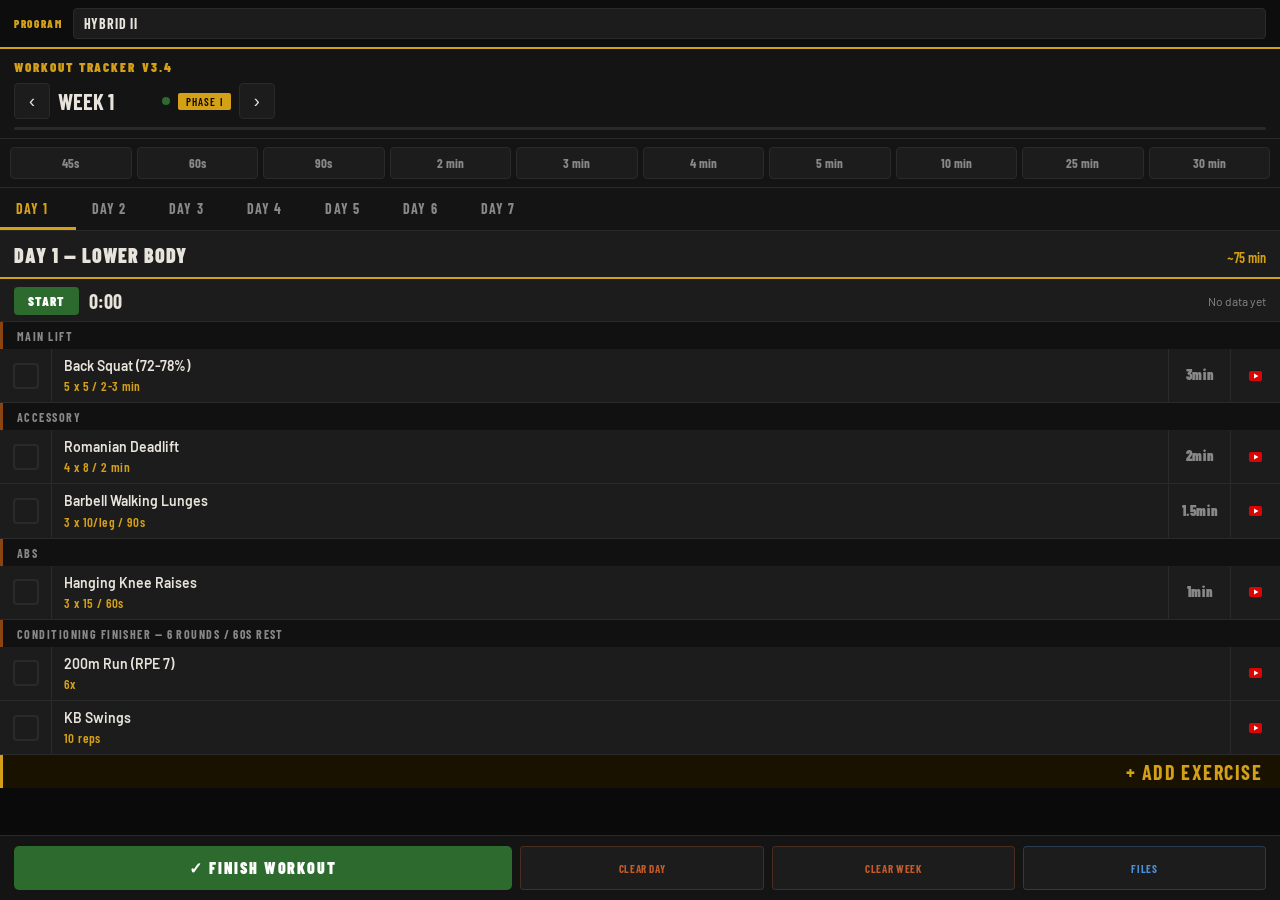
==== commit 62bddc45: "Revert MPP viewer — restore workout tracker https://claude.ai/code/session_01QDvVXTNFwp57ZS66TQSReV" ====
--- a/index.html
+++ b/index.html
@@ -1,76 +1,1906 @@
 <!DOCTYPE html>
 <html lang="en">
 <head>
-  <meta charset="UTF-8" />
-  <meta name="viewport" content="width=device-width, initial-scale=1.0" />
-  <title>MPP Viewer</title>
-  <link rel="stylesheet" href="mpp-viewer.css" />
+<meta charset="UTF-8">
+<meta name="viewport" content="width=device-width, initial-scale=1.0, maximum-scale=1.0, user-scalable=no">
+<meta name="apple-mobile-web-app-capable" content="yes">
+<meta name="apple-mobile-web-app-status-bar-style" content="black-translucent">
+<meta name="theme-color" content="#0a0a0a">
+<title>Workout Tracker</title>
+<link href="https://fonts.googleapis.com/css2?family=Barlow+Condensed:wght@400;600;700;900&family=Barlow:wght@400;500;600&display=swap" rel="stylesheet">
+<style>
+:root{--bg:#0a0a0a;--surface:#141414;--card:#1c1c1c;--border:#2a2a2a;--accent:#d4a017;--green:#2d6a2d;--checked-bg:#0f1a0f;--checked-text:#5a8a5a;--checked-text-dim:#4a7a4a;--text:#e8e4dc;--muted:#888;--mod:#c45c2a;--or:#666;--section-bg:#111;--red:#c44}
+*{box-sizing:border-box;margin:0;padding:0;-webkit-tap-highlight-color:transparent}
+html,body{height:100%;overflow:hidden}
+body{background:var(--bg);color:var(--text);font-family:'Barlow',sans-serif;font-size:15px;display:flex;flex-direction:column;height:100dvh}
+#topbar{background:var(--surface);border-bottom:1px solid var(--border);padding:10px 14px 8px;flex-shrink:0;display:flex;flex-direction:column;gap:8px}
+#topbar-title{font-family:'Barlow Condensed',sans-serif;font-weight:900;font-size:13px;letter-spacing:.15em;color:var(--accent);text-transform:uppercase;display:flex;justify-content:flex-start;align-items:center;gap:6px}
+#app-version{font-family:'Barlow Condensed',sans-serif;font-weight:900;font-size:13px;letter-spacing:.15em;color:var(--accent)}
+#week-row{display:flex;align-items:center;gap:8px}
+#week-label{font-family:'Barlow Condensed',sans-serif;font-weight:700;font-size:22px;color:var(--text);min-width:90px}
+#phase-badge{font-family:'Barlow Condensed',sans-serif;font-weight:600;font-size:11px;letter-spacing:.1em;color:var(--bg);background:var(--accent);padding:2px 8px;border-radius:2px}
+.week-btn{background:var(--card);border:1px solid var(--border);color:var(--text);font-size:18px;width:36px;height:36px;border-radius:4px;display:flex;align-items:center;justify-content:center;cursor:pointer;flex-shrink:0}
+.week-btn:active{background:var(--border)}
+#progress-bar{height:3px;background:var(--border);border-radius:2px;overflow:hidden}
+#progress-fill{height:100%;background:var(--accent);border-radius:2px;transition:width .3s ease}
+#timer-bar{background:var(--surface);border-bottom:1px solid var(--border);padding:8px 10px;flex-shrink:0;display:flex;flex-direction:column;gap:6px}
+#timer-presets{display:flex;gap:5px}
+.preset-btn{flex:1;background:var(--card);border:1px solid var(--border);color:var(--muted);font-family:'Barlow Condensed',sans-serif;font-weight:700;font-size:13px;padding:7px 2px;border-radius:4px;cursor:pointer;text-align:center;transition:background .1s,color .1s,border-color .1s}
+.preset-btn:active{background:var(--border)}
+.preset-btn.running{background:#1a2a1a;border-color:var(--accent);color:var(--accent)}
+.preset-btn.alert{background:#2a1010;border-color:var(--red);color:#f66;animation:pulse .5s infinite alternate}
+@keyframes pulse{from{opacity:1}to{opacity:.5}}
+#timer-display{display:none;align-items:center;gap:8px}
+#timer-display.visible{display:flex}
+#timer-countdown{font-family:'Barlow Condensed',sans-serif;font-weight:900;font-size:28px;color:var(--accent);min-width:56px;line-height:1}
+#timer-countdown.alert{color:#f44}
+#timer-track{flex:1;height:4px;background:var(--border);border-radius:2px;overflow:hidden}
+#timer-fill{height:100%;background:var(--accent);border-radius:2px;transition:width .25s linear,background .25s}
+#timer-fill.alert{background:#f44}
+#timer-stop{background:transparent;border:1px solid var(--border);color:var(--muted);font-family:'Barlow Condensed',sans-serif;font-weight:700;font-size:12px;letter-spacing:.08em;padding:5px 10px;border-radius:4px;cursor:pointer;flex-shrink:0}
+#timer-stop:active{background:var(--border)}
+#timer-minus,#timer-plus{background:transparent;border:1px solid var(--border);color:var(--accent);font-family:'Barlow Condensed',sans-serif;font-weight:700;font-size:13px;letter-spacing:.04em;padding:5px 9px;border-radius:4px;cursor:pointer;flex-shrink:0;line-height:1}
+#timer-minus:active,#timer-plus:active{background:var(--border)}
+#day-tabs{display:flex;background:var(--surface);border-bottom:1px solid var(--border);overflow-x:auto;flex-shrink:0;scrollbar-width:none}
+#day-tabs::-webkit-scrollbar{display:none}
+.day-tab{flex-shrink:0;padding:12px 16px 10px;font-family:'Barlow Condensed',sans-serif;font-weight:700;font-size:14px;letter-spacing:.08em;color:var(--muted);cursor:pointer;border-bottom:3px solid transparent;white-space:nowrap;transition:color .15s,border-color .15s}
+.day-tab.active{color:var(--accent);border-bottom-color:var(--accent)}
+.done-dot{display:inline-block;width:6px;height:6px;border-radius:50%;background:var(--green);margin-left:5px;vertical-align:middle;opacity:0;transition:opacity .2s}
+.day-tab.all-done .done-dot{opacity:1}
+#workout{flex:1;overflow-y:auto;padding-bottom:80px;-webkit-overflow-scrolling:touch}
+.day-header{background:var(--card);border-bottom:2px solid var(--accent);padding:12px 14px 10px;display:flex;justify-content:space-between;align-items:baseline;position:sticky;top:0;z-index:10}
+.day-header-name{font-family:'Barlow Condensed',sans-serif;font-weight:900;font-size:20px;color:var(--text);letter-spacing:.05em}
+.day-header-time{font-family:'Barlow Condensed',sans-serif;font-weight:600;font-size:14px;color:var(--accent)}
+.section-label{background:var(--section-bg);border-left:3px solid #8b4513;padding:7px 14px 6px;font-family:'Barlow Condensed',sans-serif;font-weight:700;font-size:12px;letter-spacing:.12em;color:var(--muted);text-transform:uppercase}
+.ex-row{display:flex;align-items:stretch;border-bottom:1px solid var(--border);min-height:52px;background:var(--card);cursor:pointer;transition:background .1s;user-select:none;-webkit-user-select:none}
+.ex-row:active{background:#222}
+.ex-row.checked{background:var(--checked-bg)}
+.check-col{width:52px;flex-shrink:0;display:flex;align-items:center;justify-content:center;border-right:1px solid var(--border)}
+.checkbox{width:26px;height:26px;border:2px solid var(--border);border-radius:4px;display:flex;align-items:center;justify-content:center;transition:background .15s,border-color .15s;flex-shrink:0;position:relative}
+.ex-row.checked .checkbox{background:var(--green);border-color:var(--green)}
+.set-badge{position:absolute;inset:0;display:flex;align-items:center;justify-content:center;font-family:'Barlow Condensed',sans-serif;font-weight:900;font-size:10px;letter-spacing:0;color:var(--accent);line-height:1;pointer-events:none}
+.ex-row.checked .set-badge{display:none}
+.chk{opacity:0;color:#fff;font-size:14px;font-weight:700;transition:opacity .15s;line-height:1}
+.ex-row.checked .chk{opacity:1}
+.ex-info{flex:1;padding:8px 10px 8px 12px;display:flex;flex-direction:column;justify-content:center;gap:3px;min-width:0}
+.ex-name{font-weight:600;font-size:14px;color:var(--text);line-height:1.3}
+.ex-row.checked .ex-name{color:var(--checked-text)}
+.ex-sets{font-family:'Barlow Condensed',sans-serif;font-weight:600;font-size:13px;color:var(--accent);letter-spacing:.03em}
+.ex-row.checked .ex-sets{color:var(--checked-text-dim)}
+.mod-tag{font-size:10px;font-weight:700;color:var(--mod);letter-spacing:.08em}
+.yt-btn{display:inline-flex;align-items:center;justify-content:center;width:22px;height:22px;border-radius:3px;background:#1a1a1a;border:1px solid #333;flex-shrink:0;text-decoration:none;opacity:.55;transition:opacity .15s}
+.yt-btn:active{opacity:1}
+
+#bottom-bar{position:fixed;bottom:0;left:0;right:0;background:var(--surface);border-top:1px solid var(--border);padding:10px 14px;display:flex;gap:8px;z-index:20}#finish-btn{flex:2;background:var(--green);border:none;color:#fff;font-family:'Barlow Condensed',sans-serif;font-weight:900;font-size:16px;letter-spacing:.12em;padding:12px;border-radius:5px;cursor:pointer;text-transform:uppercase;flex-shrink:0}#finish-btn:active{background:#1e4d1e}
+.bar-btn{flex:1;background:var(--card);border:1px solid var(--border);color:var(--muted);font-family:'Barlow Condensed',sans-serif;font-weight:700;font-size:11px;letter-spacing:.06em;padding:10px 2px;border-radius:4px;cursor:pointer;text-transform:uppercase}
+.bar-btn:active{background:var(--border)}
+.bar-btn.danger{color:#c45c2a;border-color:#c45c2a44}
+.bar-btn.safe{color:#4a90d9;border-color:#4a90d944}
+.overlay{display:none;position:fixed;inset:0;background:rgba(0,0,0,.88);z-index:100;align-items:center;justify-content:center}
+.overlay.show{display:flex}
+.overlay-box{background:var(--card);border:1px solid var(--border);border-radius:8px;padding:24px 20px;width:300px;text-align:center}
+.overlay-box h3{font-family:'Barlow Condensed',sans-serif;font-weight:900;font-size:18px;color:var(--text);margin-bottom:8px;letter-spacing:.05em}
+.overlay-box p{font-size:13px;color:var(--muted);margin-bottom:20px;line-height:1.5}
+.overlay-btns{display:flex;gap:10px}
+.obtn{flex:1;padding:12px;border-radius:4px;font-family:'Barlow Condensed',sans-serif;font-weight:700;font-size:14px;letter-spacing:.08em;cursor:pointer;border:none;text-transform:uppercase}
+.obtn.cancel{background:var(--border);color:var(--text)}
+.obtn.danger{background:#8b2a0a;color:#fff}
+.obtn.primary{background:var(--accent);color:var(--bg)}
+#celebrate-overlay{display:none;position:fixed;inset:0;z-index:200;align-items:center;justify-content:center;flex-direction:column;background:rgba(0,0,0,.92);text-align:center;padding:30px}
+#celebrate-overlay.show{display:flex}
+#cel-icon{font-size:72px;margin-bottom:16px}
+
+#cel-title{font-family:'Barlow Condensed',sans-serif;font-weight:900;font-size:38px;color:var(--accent);letter-spacing:.08em;margin-bottom:8px}
+#cel-sub{font-family:'Barlow Condensed',sans-serif;font-weight:600;font-size:18px;color:var(--muted);letter-spacing:.06em;margin-bottom:24px}
+#cel-stats{background:var(--card);border:1px solid var(--border);border-radius:6px;padding:16px 24px;margin-bottom:28px;min-width:220px}
+.stat-row{display:flex;justify-content:space-between;align-items:center;padding:5px 0;border-bottom:1px solid var(--border);font-size:14px}
+.stat-row:last-child{border-bottom:none}
+.stat-label{color:var(--muted)}
+.stat-val{font-family:'Barlow Condensed',sans-serif;font-weight:700;font-size:16px;color:var(--accent)}
+
+#cel-close{background:var(--accent);border:none;color:var(--bg);font-family:'Barlow Condensed',sans-serif;font-weight:900;font-size:16px;letter-spacing:.12em;padding:14px 40px;border-radius:5px;cursor:pointer;position:relative;z-index:203}
+#cel-close:active{opacity:.8}
+#confetti-canvas{position:fixed;top:0;left:0;width:100vw;height:100vh;pointer-events:none;z-index:202}
+.io-section{margin-bottom:16px}
+.io-label{font-family:'Barlow Condensed',sans-serif;font-weight:700;font-size:12px;letter-spacing:.1em;color:var(--muted);text-transform:uppercase;margin-bottom:8px}
+.io-btn{width:100%;background:var(--card);border:1px solid var(--border);color:var(--text);font-family:'Barlow Condensed',sans-serif;font-weight:700;font-size:14px;letter-spacing:.08em;padding:12px;border-radius:4px;cursor:pointer;text-transform:uppercase;margin-bottom:8px;display:block;text-align:center}
+.io-btn:active{background:var(--border)}
+.io-btn.primary{background:var(--accent);color:var(--bg);border-color:var(--accent)}
+#import-file,#prog-upload-input-unified{display:none}
+.io-note{font-size:12px;color:var(--muted);line-height:1.5;margin-bottom:10px}
+/* UNIFIED MANAGE OVERLAY */
+#manage-overlay{display:none;position:fixed;inset:0;background:rgba(0,0,0,.88);z-index:100;align-items:flex-start;justify-content:center;overflow-y:auto;padding:24px 0}
+#manage-overlay.show{display:flex}
+#manage-box{background:var(--card);border:1px solid var(--border);border-radius:8px;padding:24px 20px;width:min(92vw,360px);text-align:left;margin:auto}
+#manage-box h2{font-family:'Barlow Condensed',sans-serif;font-weight:900;font-size:16px;letter-spacing:.12em;color:var(--accent);text-transform:uppercase;margin:0 0 4px 0}
+.manage-section{margin-bottom:20px;padding-bottom:20px;border-bottom:1px solid var(--border)}
+.manage-section:last-of-type{border-bottom:none;margin-bottom:0;padding-bottom:0}
+.manage-section-title{font-family:'Barlow Condensed',sans-serif;font-weight:900;font-size:18px;letter-spacing:.1em;color:var(--text);text-transform:uppercase;margin:0 0 6px 0}
+.ai-btn-row{display:flex;gap:8px;margin-top:8px}
+.ai-link-btn{flex:1;display:block;text-align:center;padding:11px 8px;border-radius:4px;font-family:'Barlow Condensed',sans-serif;font-weight:700;font-size:13px;letter-spacing:.08em;text-decoration:none;cursor:pointer;text-transform:uppercase;border:none}
+.ai-link-btn.claude{background:#c96442;color:#fff}
+.ai-link-btn.chatgpt{background:#19c37d;color:#fff}
+.ai-link-btn:active{opacity:.8}
+.ai-steps{margin:8px 0 12px 0;padding-left:18px;list-style:decimal}
+.ai-steps li{font-size:12px;color:var(--muted);line-height:1.6;margin-bottom:4px}
+.ai-steps li strong{color:var(--text)}
+
+/* SKIP */
+.ex-row.skipped{opacity:.35}
+.ex-row.skipped .ex-name{text-decoration:line-through}
+/* CURRENT WEEK */
+.week-btn.current-marker{position:relative}
+#current-dot{display:inline-block;width:7px;height:7px;border-radius:50%;background:var(--green);margin-left:6px;vertical-align:middle;flex-shrink:0}
+/* NOTE badge */
+.note-badge{font-size:11px;color:var(--accent);opacity:.7;margin-top:2px;font-style:italic;white-space:pre-wrap;word-break:break-word}
+/* LONG PRESS MENU */
+#lp-menu{display:none;position:fixed;z-index:300;background:var(--card);border:1px solid var(--border);border-radius:8px;padding:6px;min-width:180px;box-shadow:0 4px 24px rgba(0,0,0,.6)}
+#lp-menu.show{display:block}
+.lp-item{padding:12px 16px;font-family:'Barlow Condensed',sans-serif;font-weight:700;font-size:15px;letter-spacing:.06em;color:var(--text);cursor:pointer;border-radius:5px;text-transform:uppercase}
+.lp-item:active{background:var(--border)}
+.lp-item.danger{color:#f66}
+.lp-item.restore{color:var(--green)}
+/* ADD EXERCISE OVERLAY */
+#add-overlay{display:none;position:fixed;inset:0;background:rgba(0,0,0,.88);z-index:200;align-items:flex-end;justify-content:center}
+#add-overlay.show{display:flex}
+#add-box{background:var(--surface);border-top:1px solid var(--border);border-radius:12px 12px 0 0;padding:20px 16px 32px;width:100%;max-width:500px}
+#add-box h3{font-family:'Barlow Condensed',sans-serif;font-weight:900;font-size:18px;color:var(--text);letter-spacing:.06em;margin-bottom:14px}
+.add-input{width:100%;background:var(--card);border:1px solid var(--border);color:var(--text);font-family:'Barlow',sans-serif;font-size:15px;padding:11px 12px;border-radius:5px;margin-bottom:8px;outline:none}
+.add-input:focus{border-color:var(--accent)}
+#add-suggestions{max-height:160px;overflow-y:auto;margin-bottom:8px}
+.sugg-item{padding:10px 12px;font-size:14px;color:var(--muted);cursor:pointer;border-bottom:1px solid var(--border)}
+.sugg-item:active{background:var(--card)}
+.sugg-item span{color:var(--accent);font-weight:600}
+.add-row{display:flex;gap:8px}
+.add-btn{flex:1;padding:12px;border-radius:5px;font-family:'Barlow Condensed',sans-serif;font-weight:700;font-size:15px;letter-spacing:.08em;border:none;cursor:pointer;text-transform:uppercase}
+.add-btn.primary{background:var(--green);color:#fff}
+.add-btn.cancel{background:var(--border);color:var(--text)}
+/* NOTE OVERLAY */
+#note-overlay{display:none;position:fixed;inset:0;background:rgba(0,0,0,.88);z-index:200;align-items:flex-end;justify-content:center}
+#note-overlay.show{display:flex}
+#note-box{background:var(--surface);border-top:1px solid var(--border);border-radius:12px 12px 0 0;padding:20px 16px 32px;width:100%;max-width:500px}
+#note-box h3{font-family:'Barlow Condensed',sans-serif;font-weight:900;font-size:18px;color:var(--text);letter-spacing:.06em;margin-bottom:12px}
+#note-text{width:100%;background:var(--card);border:1px solid var(--border);color:var(--text);font-family:'Barlow',sans-serif;font-size:15px;padding:11px 12px;border-radius:5px;min-height:80px;resize:none;outline:none;margin-bottom:12px}
+#note-text:focus{border-color:var(--accent)}
+/* CUSTOM SECTION */
+.custom-section-label{background:#1a1200;border-left:3px solid var(--accent);padding:7px 14px 6px;font-family:'Barlow Condensed',sans-serif;font-weight:700;font-size:12px;letter-spacing:.12em;color:var(--accent);text-transform:uppercase;display:flex;justify-content:space-between;align-items:center}
+.add-ex-btn{font-size:20px;color:var(--accent);cursor:pointer;padding:0 4px;line-height:1}
+
+.sub-pill{font-family:'Barlow Condensed',sans-serif;font-size:11px;font-weight:700;letter-spacing:.06em;color:#888;background:#1e1a0e;border:1px solid #3a3010;border-radius:3px;padding:1px 6px;white-space:nowrap;align-self:center;margin-left:auto;flex-shrink:0}
+/* SUPERSET GROUPING */
+.superset-group{position:relative;margin-left:4px}
+.superset-group::before{content:'';position:absolute;left:-4px;top:0;bottom:0;width:3px;background:linear-gradient(180deg,var(--accent),#8b6010);border-radius:2px;opacity:.7}
+.superset-group .ex-row:not(:last-child){border-bottom:1px solid #2a2010}
+.superset-tag{font-family:'Barlow Condensed',sans-serif;font-size:10px;font-weight:700;letter-spacing:.1em;color:var(--accent);background:#1a1200;border:1px solid #3a2a00;border-radius:3px;padding:1px 5px;text-transform:uppercase;flex-shrink:0;align-self:center;margin-left:4px;opacity:.8}
+.ex-name-wrap{display:flex;align-items:center;gap:6px;width:100%}
+
+.ex-timer-btn{background:var(--card);border:1px solid var(--border);color:var(--muted);font-family:'Barlow Condensed',sans-serif;font-weight:700;font-size:11px;letter-spacing:.05em;padding:3px 7px;border-radius:3px;cursor:pointer;white-space:nowrap;flex-shrink:0;line-height:1.4;-webkit-user-select:none;user-select:none}
+.ex-timer-btn:active{background:var(--accent);color:var(--bg);border-color:var(--accent)}
+.ex-timer-btn.running{background:#1a2a1a;border-color:var(--accent);color:var(--accent)}
+
+.ex-row{display:flex;align-items:stretch}
+.ex-left{flex:1;min-width:0}
+.ex-timer-block{display:flex;align-items:center;justify-content:center;padding:0 12px;border-left:1px solid var(--border);min-width:62px;flex-shrink:0;cursor:pointer;-webkit-user-select:none;user-select:none}
+.ex-timer-block:active{background:var(--accent);border-color:var(--accent)}
+.ex-timer-block:active .ex-timer-label{color:var(--bg)}
+.ex-timer-label{font-family:'Barlow Condensed',sans-serif;font-weight:900;font-size:14px;color:var(--muted);letter-spacing:.04em;text-align:center;line-height:1.2}
+.ex-timer-block.running .ex-timer-label{color:var(--accent)}
+.ex-yt-block{display:flex;align-items:center;justify-content:center;padding:0 12px;border-left:1px solid var(--border);min-width:50px;flex-shrink:0;-webkit-user-select:none;user-select:none}
+.ex-yt-block:active{background:#1a1a2e}
+
+#workout-timer-row{display:flex;align-items:center;gap:10px;padding:8px 14px 6px;background:var(--card);border-bottom:1px solid var(--border)}
+#wt-btn{font-family:'Barlow Condensed',sans-serif;font-weight:900;font-size:13px;letter-spacing:.1em;padding:6px 14px;border-radius:4px;border:none;cursor:pointer;text-transform:uppercase;flex-shrink:0}
+#wt-btn.start{background:var(--green);color:#fff}
+#wt-btn.pause{background:#2a1f00;color:var(--accent);border:1px solid var(--accent)}
+#wt-btn.resume{background:var(--green);color:#fff}
+#wt-elapsed{font-family:'Barlow Condensed',sans-serif;font-weight:700;font-size:20px;color:var(--text);min-width:60px}
+#wt-elapsed.running{color:var(--accent)}
+#wt-estimate{font-family:'Barlow',sans-serif;font-size:12px;color:var(--muted);flex:1;text-align:right}
+
+#prog-bar{background:#0d0d0d;border-bottom:2px solid var(--accent);padding:8px 14px;display:flex;align-items:center;gap:10px;flex-shrink:0}
+#prog-label{font-family:'Barlow Condensed',sans-serif;font-weight:900;font-size:11px;letter-spacing:.15em;color:var(--accent);text-transform:uppercase;flex-shrink:0}
+#prog-select{flex:1;background:var(--card);border:1px solid var(--border);color:var(--text);font-family:'Barlow Condensed',sans-serif;font-weight:700;font-size:14px;letter-spacing:.06em;padding:6px 10px;border-radius:4px;appearance:none;-webkit-appearance:none;cursor:pointer;text-transform:uppercase}
+#prog-select:focus{outline:none;border-color:var(--accent)}
+
+.custom-prog-row{display:flex;align-items:center;gap:10px;padding:10px 0;border-bottom:1px solid var(--border)}
+.custom-prog-row:last-child{border-bottom:none}
+.custom-prog-info{flex:1;min-width:0}
+.custom-prog-info .cpname{font-family:'Barlow Condensed',sans-serif;font-weight:700;font-size:15px;color:var(--text);letter-spacing:.06em;text-transform:uppercase}
+.custom-prog-info .cpdesc{font-size:11px;color:var(--muted);margin-top:2px}
+.custom-prog-info .cpweeks{font-size:11px;color:var(--accent);margin-top:1px}
+.cp-delete-btn{background:none;border:1px solid #c0392b;color:#c0392b;font-size:11px;font-family:'Barlow Condensed',sans-serif;font-weight:700;letter-spacing:.08em;padding:4px 10px;border-radius:4px;cursor:pointer;flex-shrink:0}
+.cp-delete-btn:hover{background:#c0392b;color:#fff}
+.prog-manage-empty{color:var(--muted);font-size:13px;text-align:center;padding:20px 0}
+#prog-select optgroup{font-family:'Barlow Condensed',sans-serif;font-size:11px;color:var(--muted);background:var(--card)}
+</style>
 </head>
 <body>
-  <header>
-    <div class="logo">MPP Viewer</div>
-    <div class="subtitle">Microsoft Project file viewer — 100% client-side</div>
-  </header>
-
-  <main>
-    <!-- Upload state -->
-    <section id="state-upload" class="state active">
-      <div id="drop-zone" class="drop-zone" role="button" tabindex="0" aria-label="Drop zone for MPP files">
-        <div class="drop-icon">📂</div>
-        <p class="drop-title">Drag &amp; drop your <strong>.mpp</strong> file here</p>
-        <p class="drop-sub">or</p>
-        <label class="btn btn-accent" for="file-input">Browse files</label>
-        <input id="file-input" type="file" accept=".mpp,.MPP" aria-label="Select MPP file" />
-      </div>
-    </section>
-
-    <!-- Loading state -->
-    <section id="state-loading" class="state">
-      <div class="loading-box">
-        <div class="spinner" aria-label="Loading"></div>
-        <p class="loading-text">Parsing project file…</p>
-      </div>
-    </section>
-
-    <!-- Error state -->
-    <section id="state-error" class="state">
-      <div class="error-box">
-        <div class="error-icon">⚠️</div>
-        <p id="error-message" class="error-message">An error occurred.</p>
-        <button id="btn-try-again" class="btn btn-accent">Try again</button>
-      </div>
-    </section>
-
-    <!-- Results state -->
-    <section id="state-results" class="state">
-      <div class="project-info-bar">
-        <div class="project-meta">
-          <span class="meta-item"><span class="meta-label">Project</span><span id="meta-name" class="meta-value">—</span></span>
-          <span class="meta-item"><span class="meta-label">Start</span><span id="meta-start" class="meta-value">—</span></span>
-          <span class="meta-item"><span class="meta-label">Finish</span><span id="meta-finish" class="meta-value">—</span></span>
-          <span class="meta-item"><span class="meta-label">Tasks</span><span id="meta-count" class="meta-value">—</span></span>
-        </div>
-        <button id="btn-open-another" class="btn btn-outline">Open another</button>
-      </div>
-
-      <div class="table-wrapper">
-        <table id="task-table">
-          <thead>
-            <tr>
-              <th class="col-id">ID</th>
-              <th class="col-name">Name</th>
-              <th class="col-start">Start</th>
-              <th class="col-finish">Finish</th>
-              <th class="col-duration">Duration</th>
-              <th class="col-complete">% Complete</th>
-            </tr>
-          </thead>
-          <tbody id="task-tbody"></tbody>
-        </table>
-      </div>
-    </section>
-  </main>
-
-  <script type="module" src="mpp-viewer.js"></script>
+
+<div id="prog-bar">
+  <span id="prog-label">PROGRAM</span>
+  <select id="prog-select">
+    <optgroup label="─── BUILT-IN ───">
+      <option value="hw2_orig">HYBRID II</option>
+      <option value="hw1">HYBRID I</option>
+      <option value="build_orig">BUILD</option>
+    </optgroup>
+  </select>
+
+
+</div>
+
+
+<div id="topbar">
+  <div id="topbar-title">WORKOUT TRACKER <span id="app-version">v3.4</span></div>
+  <div id="week-row">
+    <button class="week-btn" id="btn-prev-week">&#8249;</button>
+    <div id="week-label">WEEK 1</div><span id="current-dot" style="display:none;width:8px;height:8px;border-radius:50%;background:var(--green);flex-shrink:0" title="Your current week"></span>
+    <div id="phase-badge">PHASE I</div>
+    <button class="week-btn" id="btn-next-week">&#8250;</button>
+  </div>
+  <div id="progress-bar"><div id="progress-fill" style="width:0%"></div></div>
+</div>
+
+<div id="timer-bar">
+  <div id="timer-presets">
+    <button class="preset-btn" id="btn-t45">45s</button>
+    <button class="preset-btn" id="btn-t60">60s</button>
+    <button class="preset-btn" id="btn-t90">90s</button>
+    <button class="preset-btn" id="btn-t120">2 min</button>
+    <button class="preset-btn" id="btn-t180">3 min</button>
+    <button class="preset-btn" id="btn-t240">4 min</button>
+    <button class="preset-btn" id="btn-t300">5 min</button>
+    <button class="preset-btn" id="btn-t600">10 min</button>
+    <button class="preset-btn" id="btn-t1500">25 min</button>
+    <button class="preset-btn" id="btn-t1800">30 min</button>
+  </div>
+  <div id="timer-display">
+    <button id="timer-minus" title="−10 seconds">−10s</button>
+    <div id="timer-countdown">0:00</div>
+    <div id="timer-track"><div id="timer-fill"></div></div>
+    <button id="timer-plus" title="+10 seconds">+10s</button>
+    <button id="timer-stop" >STOP</button>
+  </div>
+</div>
+
+<div id="day-tabs"></div>
+<div id="workout"></div>
+
+
+<div id="celebrate-overlay">
+<canvas id="confetti-canvas"></canvas>
+  <div id="cel-icon" style="position:relative;z-index:203"></div>
+  <div id="cel-title" style="position:relative;z-index:203">DAY COMPLETE</div>
+  <div id="cel-sub" style="position:relative;z-index:203"></div>
+  <div id="cel-stats" style="position:relative;z-index:203"></div>
+  <button id="cel-close">STAY GRITTY</button>
+</div>
+
+<div id="bottom-bar">
+  <button id="finish-btn">&#10003; FINISH WORKOUT</button>
+  <button class="bar-btn danger" id="btn-clear-day">CLEAR DAY</button>
+  <button class="bar-btn danger" id="btn-clear-week">CLEAR WEEK</button>
+  <button class="bar-btn safe" id="btn-backup">FILES</button>
+</div>
+
+
+<!-- Long press menu -->
+<div id="lp-menu">
+  <div class="lp-item" id="lp-skip">SKIP EXERCISE</div>
+  <div class="lp-item restore" id="lp-restore" style="display:none">RESTORE EXERCISE</div>
+  <div class="lp-item" id="lp-note">ADD / EDIT NOTE</div>
+  <div class="lp-item danger" id="lp-delete" style="display:none">DELETE EXERCISE</div>
+  <div class="lp-item danger" id="lp-cancel">CANCEL</div>
+</div>
+
+<!-- Add exercise overlay -->
+<div id="add-overlay">
+  <div id="add-box">
+    <h3>ADD EXERCISE</h3>
+    <input class="add-input" id="add-name" placeholder="Exercise name..." autocomplete="off">
+    <div id="add-suggestions"></div>
+    <input class="add-input" id="add-sets" placeholder="Sets x reps / rest  e.g. 3 x 10 / 60s">
+    <div class="add-row">
+      <button class="add-btn cancel" id="btn-add-cancel">CANCEL</button>
+      <button class="add-btn primary" id="btn-add-confirm">ADD</button>
+    </div>
+  </div>
+</div>
+
+<!-- Note overlay -->
+<div id="note-overlay">
+  <div id="note-box">
+    <h3>NOTE</h3>
+    <textarea id="note-text" placeholder="e.g. 225 lbs, felt strong..."></textarea>
+    <div class="add-row">
+      <button class="add-btn cancel" id="btn-note-cancel">CANCEL</button>
+      <button class="add-btn primary" id="btn-note-save">SAVE</button>
+    </div>
+  </div>
+</div>
+<div id="confirm-overlay" class="overlay">
+  <div class="overlay-box">
+    <h3 id="confirm-title">CLEAR?</h3>
+    <p id="confirm-msg"></p>
+    <div class="overlay-btns">
+      <button class="obtn cancel" id="btn-confirm-cancel">CANCEL</button>
+      <button class="obtn danger" id="btn-confirm-ok">CLEAR</button>
+    </div>
+  </div>
+</div>
+
+<div id="manage-overlay">
+  <div id="manage-box">
+    <h2>FILES</h2>
+    <div style="font-size:11px;color:var(--muted);letter-spacing:.06em;margin-bottom:16px;display:flex;align-items:center;gap:10px;">v3.4<span id="worker-version-display"></span><button onclick="location.reload()" style="background:none;border:1px solid var(--border);color:var(--muted);font-family:'Barlow Condensed',sans-serif;font-size:11px;padding:2px 8px;border-radius:3px;cursor:pointer;letter-spacing:.04em;">↻ REFRESH</button></div>
+
+    <!-- THEME -->
+    <div class="manage-section">
+      <div class="manage-section-title">Theme</div>
+      <div id="theme-grid" style="display:grid;grid-template-columns:repeat(4,1fr);gap:8px;margin-top:10px;"></div>
+    </div>
+
+    <!-- PROGRAMS: Upload -->
+    <div class="manage-section">
+      <div class="manage-section-title">Upload Program</div>
+      <button class="io-btn" id="btn-upload-prog-unified">&#8593; UPLOAD JSON</button>
+      <input type="file" id="prog-upload-input-unified" accept=".json,application/json">
+    </div>
+
+    <!-- AUTO-CONVERT -->
+    <div class="manage-section">
+      <div class="manage-section-title">Auto-Convert Program</div>
+      <p class="io-note">Upload a PDF, Word doc, or text file — AI converts it to a program automatically. No API key needed.</p>
+      <button class="io-btn primary" id="btn-auto-convert">&#9889; UPLOAD &amp; CONVERT</button>
+      <input type="file" id="auto-convert-file" accept=".pdf,.docx,.doc,.txt,.md" style="display:none">
+      <div id="auto-convert-status" style="display:none;font-size:12px;margin-top:8px;line-height:1.5;padding:8px;border-radius:4px;background:var(--card);border:1px solid var(--border)"></div>
+    </div>
+
+    <!-- CUSTOM PROGRAMS: Manage -->
+    <div class="manage-section">
+      <div class="manage-section-title">My Programs</div>
+      <div id="prog-manage-list"></div>
+    </div>
+
+    <!-- BACKUP & RESTORE -->
+    <div class="manage-section">
+      <div class="manage-section-title">Backup &amp; Restore Progress</div>
+      <p class="io-note">Save your progress before switching devices. Restoring overwrites your current data.</p>
+      <button class="io-btn primary" id="btn-export">&#8595; DOWNLOAD BACKUP</button>
+      <button class="io-btn" id="btn-import-trigger">&#8593; LOAD BACKUP FILE</button>
+      <input type="file" id="import-file" accept=".json" onchange="importData(event)">
+    </div>
+
+    <button class="obtn cancel" style="width:100%;margin-top:4px" id="btn-manage-close">CLOSE</button>
+  </div>
+</div>
+
+<script>
+var PROGRAMS = {};
+var PROGRAM_META = {
+  'hw2_orig': {name:'Hybrid II', desc:'Hybrid Warrior II'},
+  'hw1': {name:'Hybrid I', desc:'Hybrid Warrior I'},
+  'build_orig': {name:'Build', desc:'Gritty Soldier Military Build Sequence'},
+};
+// curProgId and PROGRAM are initialized inside the loadAllBuiltins callback at the bottom of the file
+var curProgId = 'hw2_orig';
+var PROGRAM = [];
+
+
+// ── THEMES ────────────────────────────────────────────────────────────────
+var THEME_KEY = 'hw2_theme';
+var THEMES = {
+  default:    { swatch:'#d4a017', vars:{'--bg':'#0a0a0a','--surface':'#141414','--card':'#1c1c1c','--border':'#2a2a2a','--accent':'#d4a017','--green':'#2d6a2d','--checked-bg':'#0f1a0f','--checked-text':'#5a8a5a','--checked-text-dim':'#4a7a4a','--text':'#e8e4dc','--muted':'#888','--mod':'#c45c2a','--section-bg':'#111','--red':'#c44'} },
+  army:       { swatch:'#5a8a1a', vars:{'--bg':'#080c05','--surface':'#111809','--card':'#182510','--border':'#283a18','--accent':'#c8a800','--green':'#6a9820','--checked-bg':'#141e06','--checked-text':'#8aaa30','--checked-text-dim':'#6a8a20','--text':'#dce8c8','--muted':'#7a9060','--mod':'#c4782a','--section-bg':'#0c1008','--red':'#c44'} },
+  navy:       { swatch:'#1a3a8a', vars:{'--bg':'#04080f','--surface':'#08102a','--card':'#0d1838','--border':'#182848','--accent':'#c8a800','--green':'#1a7a4a','--checked-bg':'#061820','--checked-text':'#3a9060','--checked-text-dim':'#2a7050','--text':'#ccd8f0','--muted':'#5878a8','--mod':'#c45c2a','--section-bg':'#060c1c','--red':'#c44'} },
+  marines:    { swatch:'#8a0808', vars:{'--bg':'#090404','--surface':'#160808','--card':'#1e0c0c','--border':'#381414','--accent':'#c8a800','--green':'#3a8a30','--checked-bg':'#0c180a','--checked-text':'#5a9a40','--checked-text-dim':'#4a8030','--text':'#f0e0e0','--muted':'#906868','--mod':'#c83030','--section-bg':'#0f0606','--red':'#e44'} },
+  airforce:   { swatch:'#7ab0e8', vars:{'--bg':'#040810','--surface':'#080f20','--card':'#0c1630','--border':'#162040','--accent':'#7ab0e8','--green':'#2a8060','--checked-bg':'#081820','--checked-text':'#4a9a70','--checked-text-dim':'#3a8060','--text':'#d0dff0','--muted':'#5878a8','--mod':'#c45c2a','--section-bg':'#060c18','--red':'#c44'} },
+  spaceforce: { swatch:'#9090d8', vars:{'--bg':'#040408','--surface':'#0a0a18','--card':'#101028','--border':'#1c1c3c','--accent':'#9090d8','--green':'#2a9090','--checked-bg':'#081818','--checked-text':'#3a9898','--checked-text-dim':'#2a7878','--text':'#d8d8f0','--muted':'#6868a8','--mod':'#c45c2a','--section-bg':'#080810','--red':'#c44'} },
+  coastguard: { swatch:'#e06828', vars:{'--bg':'#040810','--surface':'#080f1c','--card':'#0c1628','--border':'#162038','--accent':'#e06828','--green':'#2a8050','--checked-bg':'#081820','--checked-text':'#4a9060','--checked-text-dim':'#3a7050','--text':'#d0dff0','--muted':'#6080a0','--mod':'#e06828','--section-bg':'#060c16','--red':'#c44'} },
+  light:      { swatch:'#d4a017', vars:{'--bg':'#f4f4f4','--surface':'#ffffff','--card':'#ffffff','--border':'#d8d8d8','--accent':'#b8860b','--green':'#2d6a2d','--checked-bg':'#e8f5e8','--checked-text':'#2d6a2d','--checked-text-dim':'#4a8a4a','--text':'#1a1a1a','--muted':'#666666','--mod':'#c45c2a','--section-bg':'#f0f0f0','--red':'#c00'} },
+};
+function applyTheme(id){
+  var t = THEMES[id] || THEMES.default;
+  var root = document.documentElement;
+  Object.keys(t.vars).forEach(function(k){ root.style.setProperty(k, t.vars[k]); });
+  try{ localStorage.setItem(THEME_KEY, id); }catch(e){}
+}
+function loadTheme(){
+  var id = 'default';
+  try{ id = localStorage.getItem(THEME_KEY) || 'default'; }catch(e){}
+  applyTheme(id);
+}
+function renderThemePicker(){
+  var grid = document.getElementById('theme-grid');
+  if(!grid) return;
+  var current = 'default';
+  try{ current = localStorage.getItem(THEME_KEY) || 'default'; }catch(e){}
+  grid.innerHTML = '';
+  Object.keys(THEMES).forEach(function(id){
+    var t = THEMES[id];
+    var active = id === current;
+    var btn = document.createElement('button');
+    btn.style.cssText = 'padding:10px 4px;border-radius:5px;border:2px solid '+(active ? t.swatch : '#333')+';background:'+t.vars['--bg']+';cursor:pointer;display:flex;align-items:center;justify-content:center;width:100%;';
+    btn.innerHTML = '<div style="width:20px;height:20px;border-radius:50%;background:'+t.swatch+';border:1px solid rgba(128,128,128,0.4);box-sizing:border-box;"></div>';
+    btn.addEventListener('click', function(){ applyTheme(id); renderThemePicker(); });
+    grid.appendChild(btn);
+  });
+}
+loadTheme();
+
+// ── PROGRAM FETCH / CACHE SYSTEM ──────────────────────────────────────────
+var PROG_CACHE_PREFIX = 'hw2_progcache_';
+var PROG_VER_PREFIX   = 'hw2_progver_';
+function getCachedProg(id){ try{ var v=localStorage.getItem(PROG_CACHE_PREFIX+id); return v?JSON.parse(v):null; }catch(e){ return null; } }
+function setCachedProg(id,data,ver){ try{ localStorage.setItem(PROG_CACHE_PREFIX+id,JSON.stringify(data)); localStorage.setItem(PROG_VER_PREFIX+id,String(ver)); }catch(e){} }
+function getCachedVer(id){ var v=localStorage.getItem(PROG_VER_PREFIX+id); return v!==null?parseInt(v):-1; }
+function fetchManifest(cb){
+  fetch('programs/manifest.json?_='+Date.now())
+    .then(function(r){ return r.json(); })
+    .then(function(m){ cb(null,m); })
+    .catch(function(e){ cb(e,null); });
+}
+function fetchAndCacheProg(id, ver, cb){
+  fetch('programs/'+id+'.json?_='+Date.now())
+    .then(function(r){ return r.json(); })
+    .then(function(obj){
+      PROGRAMS[id] = obj.weeks;
+      setCachedProg(id, obj.weeks, ver);
+      if(cb) cb(null);
+    })
+    .catch(function(e){ if(cb) cb(e); });
+}
+function showUpdateBanner(){
+  if(document.getElementById('update-banner')) return;
+  var b=document.createElement('div');
+  b.id='update-banner';
+  b.style.cssText='position:fixed;bottom:56px;left:0;right:0;background:var(--accent);color:#000;font-family:"Barlow Condensed",sans-serif;font-weight:700;font-size:13px;letter-spacing:.1em;text-align:center;padding:9px;z-index:100;cursor:pointer;text-transform:uppercase';
+  b.textContent='UPDATE AVAILABLE — TAP TO RELOAD';
+  b.addEventListener('click',function(){ location.reload(); });
+  document.body.appendChild(b);
+}
+
+function loadAllBuiltins(onAllDone){
+  // Cache-first: collect all cached program IDs from localStorage
+  var cacheIds=[];
+  try{
+    for(var i=0;i<localStorage.length;i++){
+      var k=localStorage.key(i);
+      if(k&&k.indexOf(PROG_CACHE_PREFIX)===0) cacheIds.push(k.slice(PROG_CACHE_PREFIX.length));
+    }
+  }catch(e){}
+
+  if(cacheIds.length>0){
+    // Init from cache immediately — no loading overlay, timer stays visible
+    cacheIds.forEach(function(id){
+      var cached=getCachedProg(id);
+      if(cached){ PROGRAMS[id]=cached; if(!PROGRAM_META[id]) PROGRAM_META[id]={name:id,desc:''}; }
+    });
+    onAllDone();
+    // Background update check (silent — no overlay)
+    fetchManifest(function(err,manifest){
+      if(err||!manifest) return;
+      var keys=Object.keys(manifest).filter(function(k){ return k.indexOf('_name')===-1&&k.indexOf('_desc')===-1; });
+      var updateCount=0;
+      keys.forEach(function(id){
+        if(!PROGRAM_META[id]) PROGRAM_META[id]={name:manifest[id+'_name']||id,desc:manifest[id+'_desc']||''};
+        if(getCachedVer(id)!==manifest[id]){
+          updateCount++;
+          fetchAndCacheProg(id,manifest[id],function(){ updateCount--; if(updateCount===0) showUpdateBanner(); });
+        }
+      });
+    });
+  } else {
+    // First visit or cache cleared: show overlay and fetch everything
+    showLoadingOverlay('LOADING PROGRAMS...');
+    fetchManifest(function(err,manifest){
+      if(err||!manifest){ hideLoadingOverlay(); onAllDone(); return; }
+      var keys=Object.keys(manifest).filter(function(k){ return k.indexOf('_name')===-1&&k.indexOf('_desc')===-1; });
+      if(keys.length===0){ hideLoadingOverlay(); onAllDone(); return; }
+      var pending=keys.length;
+      function done(){ pending--; if(pending<=0){ hideLoadingOverlay(); onAllDone(); } }
+      keys.forEach(function(id){
+        if(!PROGRAM_META[id]) PROGRAM_META[id]={name:manifest[id+'_name']||id,desc:manifest[id+'_desc']||''};
+        var cached=getCachedProg(id); var cachedVer=getCachedVer(id);
+        if(cached&&cachedVer===manifest[id]){ PROGRAMS[id]=cached; done(); }
+        else{ fetchAndCacheProg(id,manifest[id],function(ferr){ if(ferr&&cached) PROGRAMS[id]=cached; done(); }); }
+      });
+    });
+  }
+}
+function showLoadingOverlay(msg){
+  var el = document.getElementById('prog-loading-overlay');
+  if(!el){
+    el = document.createElement('div');
+    el.id = 'prog-loading-overlay';
+    el.style.cssText = 'position:fixed;inset:0;background:var(--bg,#0d0d0d);display:flex;flex-direction:column;align-items:center;justify-content:center;z-index:9999;font-family:"Barlow Condensed",sans-serif;color:var(--text,#e0e0e0);';
+    el.innerHTML = '<div style="font-size:22px;font-weight:700;letter-spacing:.12em;text-transform:uppercase;margin-bottom:12px;">WORKOUT TRACKER</div><div id="prog-loading-msg" style="font-size:13px;color:var(--muted,#888);letter-spacing:.06em;"></div>';
+    document.body.appendChild(el);
+  }
+  document.getElementById('prog-loading-msg').textContent = msg || 'LOADING PROGRAMS...';
+}
+function hideLoadingOverlay(){
+  var el = document.getElementById('prog-loading-overlay');
+  if(el) el.parentNode.removeChild(el);
+}
+var STORAGE_KEY_BASE='hw2_checks'; var STORAGE_KEY=STORAGE_KEY_BASE+'_'+curProgId;
+
+// STATE
+function loadState(){try{return JSON.parse(localStorage.getItem(STORAGE_KEY)||'{}');}catch(e){return {};}}
+function saveState(s){localStorage.setItem(STORAGE_KEY,JSON.stringify(s));}
+function ck(w,d,si,ei){return w+'-'+d+'-'+si+'-'+ei;}
+function isChecked(s,w,d,si,ei){return !!s[ck(w,d,si,ei)];}
+function setCheck(s,w,d,si,ei,v){var k=ck(w,d,si,ei);if(v)s[k]=1;else delete s[k];}
+
+// ── SET COUNTER STATE ─────────────────────────────────────────────────────
+var SETCNT_KEY_BASE='hw2_setcnt';
+var SETCNT_KEY=SETCNT_KEY_BASE+'_'+curProgId;
+function loadSetCounts(){try{return JSON.parse(localStorage.getItem(SETCNT_KEY)||'{}');}catch(e){return {};}}
+function saveSetCounts(s){try{localStorage.setItem(SETCNT_KEY,JSON.stringify(s));}catch(e){}}
+function setcntKey(w,d,si,ei){return w+'-'+d+'-'+si+'-'+ei;}
+// Parse target set count from sets string: "5 x 10" -> 5, "4 x 8-10" -> 4, else null
+function parseSets(s){
+  var m=s.match(/^(\d+)\s*x\s*/i);
+  return m?parseInt(m[1]):null;
+}
+
+// ── CUSTOM PROGRAMS ───────────────────────────────────────────────────────
+var CUSTOM_PROGS_KEY = 'hw2_custom_programs';
+
+function loadCustomProgs(){
+  try{ return JSON.parse(localStorage.getItem(CUSTOM_PROGS_KEY)||'{}'); }catch(e){ return {}; }
+}
+function saveCustomProgs(obj){
+  try{ localStorage.setItem(CUSTOM_PROGS_KEY, JSON.stringify(obj)); }catch(e){}
+}
+
+function validateProgJSON(obj){
+  if(!obj || typeof obj !== 'object') return 'File is not a valid JSON object.';
+  if(!obj.id || typeof obj.id !== 'string' || !obj.id.trim()) return 'Missing or empty "id" field.';
+  if(/[\s\/\\'"]+/.test(obj.id)) return '"id" must not contain spaces or special characters. Use underscores.';
+  if(!obj.name || typeof obj.name !== 'string') return 'Missing or empty "name" field.';
+  if(!obj.desc || typeof obj.desc !== 'string') return 'Missing or empty "desc" field.';
+  if(!Array.isArray(obj.weeks) || obj.weeks.length === 0) return '"weeks" must be a non-empty array.';
+  for(var wi=0; wi<obj.weeks.length; wi++){
+    var wk = obj.weeks[wi];
+    if(!wk || typeof wk !== 'object') return 'Week '+(wi+1)+' is not a valid object.';
+    if(typeof wk.week !== 'number') return 'Week '+(wi+1)+' missing numeric "week" field.';
+    if(!Array.isArray(wk.days) || wk.days.length === 0) return 'Week '+(wi+1)+' has no days array.';
+    for(var di=0; di<wk.days.length; di++){
+      var day = wk.days[di];
+      if(!day || typeof day !== 'object') return 'Week '+(wi+1)+' day '+(di+1)+' is not valid.';
+      if(!day.label || typeof day.label !== 'string') return 'Week '+(wi+1)+' day '+(di+1)+' missing "label".';
+      if(!Array.isArray(day.sections)) return 'Week '+(wi+1)+' day '+(di+1)+' missing "sections" array.';
+    }
+  }
+  return null; // null = valid
+}
+
+function rebuildProgSelect(){
+  var sel = document.getElementById('prog-select');
+  if(!sel) return;
+  // Clear all optgroups except built-in (first one)
+  while(sel.children.length > 1) sel.removeChild(sel.lastChild);
+  var customs = loadCustomProgs();
+  var keys = Object.keys(customs);
+  if(keys.length > 0){
+    var grp = document.createElement('optgroup');
+    grp.label = '─── MY PROGRAMS ───';
+    keys.forEach(function(id){
+      var opt = document.createElement('option');
+      opt.value = id;
+      opt.textContent = customs[id].name.toUpperCase();
+      grp.appendChild(opt);
+    });
+    sel.appendChild(grp);
+  }
+  sel.value = curProgId;
+}
+
+function uploadProgram(file){
+  var reader = new FileReader();
+  reader.onload = function(e){
+    var obj;
+    try{ obj = JSON.parse(e.target.result); }
+    catch(err){ alert('Invalid JSON file. Please check the file and try again.\n\n'+err.message); return; }
+    var err = validateProgJSON(obj);
+    if(err){ alert('Program file has an error:\n\n'+err+'\n\nPlease fix and try again.'); return; }
+    // Check for built-in id collision
+    var builtins = ['hw2_orig','hw1','build_orig'];
+    if(builtins.indexOf(obj.id) !== -1){
+      alert('The id "'+obj.id+'" is reserved for a built-in program. Please change the id in your JSON file.');
+      return;
+    }
+    var customs = loadCustomProgs();
+    var isUpdate = !!customs[obj.id];
+    customs[obj.id] = { name: obj.name, desc: obj.desc, weeks: obj.weeks };
+    saveCustomProgs(customs);
+    // Also load into PROGRAMS and PROGRAM_META live
+    PROGRAMS[obj.id] = obj.weeks;
+    PROGRAM_META[obj.id] = { name: obj.name, desc: obj.desc };
+    rebuildProgSelect();
+    var msg = isUpdate
+      ? 'Program "'+obj.name+'" updated successfully.'
+      : 'Program "'+obj.name+'" loaded successfully.\n\nIt now appears in the program selector under MY PROGRAMS.';
+    alert(msg);
+  };
+  reader.readAsText(file);
+}
+
+function renderManageOverlay(){
+  var list = document.getElementById('prog-manage-list');
+  if(!list) return;
+  var customs = loadCustomProgs();
+  var keys = Object.keys(customs);
+  if(keys.length === 0){
+    list.innerHTML = '<div class="prog-manage-empty">No custom programs uploaded yet.</div>';
+    return;
+  }
+  list.innerHTML = '';
+  keys.forEach(function(id){
+    var prog = customs[id];
+    var row = document.createElement('div');
+    row.className = 'custom-prog-row';
+    row.innerHTML =
+      '<div class="custom-prog-info">'
+      +'<div class="cpname">'+prog.name+'</div>'
+      +'<div class="cpdesc">'+prog.desc+'</div>'
+      +'<div class="cpweeks">'+prog.weeks.length+' week'+(prog.weeks.length!==1?'s':'')+'</div>'
+      +'</div>'
+      +'<button class="cp-delete-btn" data-id="'+id+'">DELETE</button>';
+    list.appendChild(row);
+  });
+  list.querySelectorAll('.cp-delete-btn').forEach(function(btn){
+    btn.addEventListener('click', function(){
+      var id = btn.dataset.id;
+      var meta = PROGRAM_META[id];
+      var name = meta ? meta.name : id;
+      if(!confirm('Delete "'+name+'"?\n\nThis cannot be undone. Your progress data for this program will also be removed.')) return;
+      var customs = loadCustomProgs();
+      delete customs[id];
+      saveCustomProgs(customs);
+      delete PROGRAMS[id];
+      delete PROGRAM_META[id];
+      // Clear associated localStorage data
+      ['hw2_checks','hw2_skips','hw2_notes','hw2_custom','hw2_setcnt'].forEach(function(base){
+        try{ localStorage.removeItem(base+'_'+id); }catch(e){}
+      });
+      // If deleted program was active, switch to default
+      if(curProgId === id){
+        curProgId = 'hw2_orig';
+        try{ localStorage.setItem('hw2_prog_id','hw2_orig'); }catch(e){}
+        PROGRAM = PROGRAMS[curProgId];
+        STORAGE_KEY = 'hw2_checks_'+curProgId;
+        SKIP_KEY    = 'hw2_skips_'+curProgId;
+        NOTE_KEY    = 'hw2_notes_'+curProgId;
+        CUSTOM_KEY  = 'hw2_custom_'+curProgId;
+        SETCNT_KEY  = 'hw2_setcnt_'+curProgId;
+        curWeek = 0; curDay = 0;
+        wtReset();
+        updateProgBadge();
+        renderTabs();
+        renderDay();
+      }
+      rebuildProgSelect();
+      renderManageOverlay();
+    });
+  });
+}
+
+// Load saved custom programs into PROGRAMS/PROGRAM_META on startup
+(function(){
+  var customs = loadCustomProgs();
+  Object.keys(customs).forEach(function(id){
+    var p = customs[id];
+    PROGRAMS[id] = p.weeks;
+    PROGRAM_META[id] = { name: p.name, desc: p.desc };
+  });
+})();
+
+// NAV
+var curWeek=0, curDay=0;
+
+// YOUTUBE
+var YT_SVG='<svg width="13" height="10" viewBox="0 0 13 10" fill="none"><rect width="13" height="10" rx="2" fill="#FF0000" opacity="0.85"/><polygon points="5,2.5 5,7.5 9.5,5" fill="white"/></svg>';
+var YT_SVG='<svg width="13" height="10" viewBox="0 0 13 10" fill="none"><rect width="13" height="10" rx="2" fill="#FF0000" opacity="0.85"/><polygon points="5,2.5 5,7.5 9.5,5" fill="white"/></svg>';
+function ytURL(name){
+  var clean=name.replace(/\/[^\/]*/,'').replace(/\([^)]*\)/g,'').replace(/[\u2014\u2013]/g,'').trim();
+  return 'https://www.youtube.com/results?search_query='+encodeURIComponent(clean+' exercise how to');
+}
+
+// RENDER
+var PHASE_ROMAN=['I','II','III','IV','V','VI','VII','VIII','IX','X'];
+function phaseName(n){ return 'PHASE '+(PHASE_ROMAN[n-1]||n); }
+var DAY_SHORT=['MON','TUE','WED','THU','FRI','SAT','SUN'];
+
+function renderTabs(){
+  var week=PROGRAM[curWeek], state=loadState(), html='';
+  for(var di=0;di<week.days.length;di++){
+    var day=week.days[di];
+    var allDone=false,total=0,done=0;
+    if(day.rest){allDone=isChecked(state,curWeek,di,0,0);}
+    else{
+      for(var si=0;si<day.sections.length;si++)
+        for(var ei=0;ei<day.sections[si].exercises.length;ei++){total++;if(isChecked(state,curWeek,di,si,ei))done++;}
+      allDone=total>0&&done===total;
+    }
+    var tabLabel=DAY_SHORT[di]||('D'+(di+1));
+    if(day.label){var parts=day.label.split('\u2014');tabLabel=(parts[0]||('D'+(di+1))).trim();}
+    html+='<div class="day-tab'+(di===curDay?' active':'')+(allDone?' all-done':'')+'" data-day="'+di+'">'+tabLabel+'<span class="done-dot"></span></div>';
+  }
+  document.getElementById('day-tabs').innerHTML=html;
+}
+
+function updateProgress(){
+  var week=PROGRAM[curWeek],state=loadState(),total=0,done=0;
+  for(var di=0;di<week.days.length;di++){
+    if(week.days[di].rest){total++;if(isChecked(state,curWeek,di,0,0))done++;}
+    else for(var si=0;si<week.days[di].sections.length;si++)
+      for(var ei=0;ei<week.days[di].sections[si].exercises.length;ei++){total++;if(isChecked(state,curWeek,di,si,ei))done++;}
+  }
+  document.getElementById('progress-fill').style.width=(total?Math.round(done/total*100):0)+'%';
+  document.getElementById('week-label').textContent='WEEK '+(curWeek+1);
+  document.getElementById('phase-badge').textContent=phaseName(PROGRAM[curWeek].phase||1);
+}
+
+// ACTIONS
+function toggleEx(si,ei){
+  var state=loadState(),cur=isChecked(state,curWeek,curDay,si,ei);
+  setCheck(state,curWeek,curDay,si,ei,!cur);
+  saveState(state);
+  var rows=document.querySelectorAll('.ex-row');
+  for(var i=0;i<rows.length;i++){
+    if(parseInt(rows[i].dataset.si)===si&&parseInt(rows[i].dataset.ei)===ei){
+      if(!cur)rows[i].classList.add('checked');else rows[i].classList.remove('checked');
+    }
+  }
+  renderTabs();updateProgress();
+}
+
+function checkAll(){
+  var day=PROGRAM[curWeek].days[curDay],state=loadState();
+  for(var si=0;si<day.sections.length;si++)
+    for(var ei=0;ei<day.sections[si].exercises.length;ei++)
+      setCheck(state,curWeek,curDay,si,ei,true);
+  saveState(state);renderDay();renderTabs();
+}
+
+function setDay(di){curDay=di;renderTabs();renderDay();}
+function findFirstUnfinishedDay(){
+  // Returns index of first day that isn't fully checked; falls back to 0
+  var state=loadState();
+  var days=PROGRAM[curWeek].days;
+  for(var di=0;di<days.length;di++){
+    var day=days[di];
+    if(day.rest) continue; // skip rest days — treat as always done
+    var total=0,done=0;
+    for(var si=0;si<day.sections.length;si++){
+      for(var ei=0;ei<day.sections[si].exercises.length;ei++){
+        total++;
+        if(isChecked(state,curWeek,di,si,ei))done++;
+      }
+    }
+    if(total===0||done<total) return di;
+  }
+  return 0; // all done, wrap back to first
+}
+function changeWeek(dir){wtReset();var nw=curWeek+dir;if(nw<0||nw>=PROGRAM.length)return;curWeek=nw;setCurrentWeek(curWeek);curDay=0;renderTabs();renderDay();}
+
+// CONFIRM
+var confirmTarget=null;
+function showConfirm(t){
+  confirmTarget=t;
+  document.getElementById('confirm-title').textContent=t==='day'?'CLEAR DAY?':'CLEAR WEEK?';
+  document.getElementById('confirm-msg').textContent=t==='day'?'Uncheck all exercises for today.':'Uncheck all exercises for the entire week.';
+  document.getElementById('confirm-overlay').classList.add('show');
+}
+function hideConfirm(){document.getElementById('confirm-overlay').classList.remove('show');}
+function doConfirm(){
+  var state=loadState();
+  var skips=loadSkips();
+  var sc=loadSetCounts();
+  if(confirmTarget==='day'){
+    var day=PROGRAM[curWeek].days[curDay];
+    for(var si=0;si<day.sections.length;si++)
+      for(var ei=0;ei<day.sections[si].exercises.length;ei++){
+        setCheck(state,curWeek,curDay,si,ei,false);
+        delete skips[skipKey(curWeek,curDay,si,ei)];
+        delete sc[setcntKey(curWeek,curDay,si,ei)];
+      }
+    // Clear custom checks for this day
+    var custom=loadCustom(),ck=customKey(curWeek,curDay),customs=custom[ck]||[];
+    for(var ci=0;ci<customs.length;ci++){
+      setCheck(state,curWeek,curDay,999,ci,false);
+      delete skips[skipKey(curWeek,curDay,999,ci)];
+    }
+  } else {
+    var week=PROGRAM[curWeek];
+    for(var di=0;di<week.days.length;di++){
+      for(var si=0;si<week.days[di].sections.length;si++)
+        for(var ei=0;ei<week.days[di].sections[si].exercises.length;ei++){
+          setCheck(state,curWeek,di,si,ei,false);
+          delete skips[skipKey(curWeek,di,si,ei)];
+          delete sc[setcntKey(curWeek,di,si,ei)];
+        }
+      // Clear custom checks for each day
+      var wCustom=loadCustom(),wck=customKey(curWeek,di),wCustoms=wCustom[wck]||[];
+      for(var wci=0;wci<wCustoms.length;wci++){
+        setCheck(state,curWeek,di,999,wci,false);
+        delete skips[skipKey(curWeek,di,999,wci)];
+      }
+    }
+  }
+  saveState(state);
+  saveSkips(skips);
+  saveSetCounts(sc);
+  hideConfirm();renderDay();renderTabs();
+}
+
+var DAY_MSG=['LEGS DONE. REST IS EARNED.','UPPER POWER. NOTHING LEFT.','AEROBIC BASE BUILT.','CIRCUIT COMPLETE. STAY GRITTY.','CARRIES DONE. YOU\'RE BUILT FOR THIS.','RUCK + ENGINE. WARRIOR WORK.','REST DAY DONE. RECOVERY IS TRAINING.'];
+var DAY_EMOJI=['💪','🔥','⚡','🎯','🏋️','🪖','💤'];
+
+function finishWorkout(){
+  var wtFinalTime=wtElapsed();
+  wtCommit();
+  if(PROGRAM[curWeek].days[curDay] && PROGRAM[curWeek].days[curDay].rest){
+    var rState=loadState();setCheck(rState,curWeek,curDay,0,0,true);saveState(rState);renderDay();renderTabs();
+    document.getElementById('cel-icon').textContent='💤';
+    document.getElementById('cel-sub').textContent='REST DAY DONE. RECOVERY IS TRAINING.';
+    document.getElementById('cel-stats').innerHTML='<div class="stat-row"><span class="stat-label">Week</span><span class="stat-val">'+(curWeek+1)+' of '+PROGRAM.length+'</span></div><div class="stat-row"><span class="stat-label">Phase</span><span class="stat-val">'+phaseName(PROGRAM[curWeek].phase||1)+'</span></div><div class="stat-row"><span class="stat-label">Day</span><span class="stat-val">REST + RECOVERY</span></div>'+(wtFinalTime!=='0:00'?'<div class="stat-row"><span class="stat-label">Time</span><span class="stat-val">'+wtFinalTime+'</span></div>':'');
+    document.getElementById('celebrate-overlay').classList.add('show');
+    launchConfetti();fanfare();
+    return;
+  }
+  var day0=PROGRAM[curWeek].days[curDay],state0=loadState();
+  for(var si0=0;si0<day0.sections.length;si0++)
+    for(var ei0=0;ei0<day0.sections[si0].exercises.length;ei0++)
+      setCheck(state0,curWeek,curDay,si0,ei0,true);
+  // Also check custom exercises
+  var custom0=loadCustom(),ck0=customKey(curWeek,curDay),customs0=custom0[ck0]||[];
+  for(var ci0=0;ci0<customs0.length;ci0++) setCheck(state0,curWeek,curDay,999,ci0,true);
+  saveState(state0);
+  renderDay();renderTabs();
+
+  var week=PROGRAM[curWeek],day=week.days[curDay],state=loadState();
+  var custom=loadCustom(),cKey=customKey(curWeek,curDay),customs=custom[cKey]||[];
+  var todayTotal=0;
+  for(var si=0;si<day.sections.length;si++)todayTotal+=day.sections[si].exercises.length;
+  todayTotal+=customs.length;
+  var wkTotal=0,wkDone=0;
+  for(var di=0;di<week.days.length;di++)
+    for(var si=0;si<week.days[di].sections.length;si++)
+      for(var ei=0;ei<week.days[di].sections[si].exercises.length;ei++){wkTotal++;if(isChecked(state,curWeek,di,si,ei))wkDone++;}
+  document.getElementById('cel-icon').textContent=DAY_EMOJI[curDay]||'🏆';
+  document.getElementById('cel-sub').textContent=DAY_MSG[curDay]||'WORKOUT COMPLETE.';
+  document.getElementById('cel-stats').innerHTML=
+    '<div class="stat-row"><span class="stat-label">Week</span><span class="stat-val">'+(curWeek+1)+' of '+PROGRAM.length+'</span></div>'+
+    '<div class="stat-row"><span class="stat-label">Phase</span><span class="stat-val">'+phaseName(week.phase||1)+'</span></div>'+
+    '<div class="stat-row"><span class="stat-label">Exercises today</span><span class="stat-val">'+todayTotal+'</span></div>'+
+    '<div class="stat-row"><span class="stat-label">Week progress</span><span class="stat-val">'+Math.round(wkDone/wkTotal*100)+'%</span></div>'+
+    (wtFinalTime!=='0:00'?'<div class="stat-row"><span class="stat-label">Time</span><span class="stat-val">'+wtFinalTime+'</span></div>':'');
+  document.getElementById('celebrate-overlay').classList.add('show');
+  launchConfetti();fanfare();
+}
+function closeCelebration(){document.getElementById('celebrate-overlay').classList.remove('show');stopConfetti();}
+
+// AUDIO
+var audioCtx=null;
+function getCtx(){if(!audioCtx)audioCtx=new(window.AudioContext||window.webkitAudioContext)();return audioCtx;}
+function beep(freq,dur,vol){
+  try{var ctx=getCtx(),o=ctx.createOscillator(),g=ctx.createGain();
+  o.connect(g);g.connect(ctx.destination);o.type='sine';o.frequency.value=freq;
+  g.gain.setValueAtTime(0,ctx.currentTime);g.gain.linearRampToValueAtTime(vol,ctx.currentTime+0.01);
+  g.gain.exponentialRampToValueAtTime(0.001,ctx.currentTime+dur);o.start(ctx.currentTime);o.stop(ctx.currentTime+dur);}catch(e){}
+}
+function fanfare(){[523,659,784,1047].forEach(function(n,i){setTimeout(function(){beep(n,.18,.35);},i*120);});}
+function beepTick(){beep(440,.08,.25);}
+function beepDone(){beep(660,.12,.4);setTimeout(function(){beep(880,.12,.4);},150);setTimeout(function(){beep(1100,.25,.5);},300);}
+
+// TIMER
+var timerInterval=null,timerTotal=0,timerRemain=0,activePreset=null,timerEndTime=null;
+function fmtTime(s){return Math.floor(s/60)+':'+(s%60<10?'0':'')+s%60;}
+function updateTimerUI(){
+  var isAlert=timerRemain<=3&&timerRemain>0;
+  document.getElementById('timer-countdown').textContent=fmtTime(timerRemain);
+  document.getElementById('timer-countdown').classList.toggle('alert',isAlert);
+  document.getElementById('timer-fill').style.width=(timerTotal?timerRemain/timerTotal*100:0)+'%';
+  document.getElementById('timer-fill').classList.toggle('alert',isAlert);
+  document.getElementById('timer-display').classList.add('visible');
+  document.querySelectorAll('.preset-btn').forEach(function(b){b.classList.remove('running','alert');});
+  if(activePreset){activePreset.classList.toggle('running',!isAlert&&timerRemain>0);activePreset.classList.toggle('alert',isAlert);}
+}
+function timerTick(){
+  if(!timerEndTime) return;
+  var remaining=Math.round((timerEndTime-Date.now())/1000);
+  if(remaining<0)remaining=0;
+  var prev=timerRemain;
+  timerRemain=remaining;
+  updateTimerUI();
+  // beep on countdown 3,2,1
+  if(remaining<=3&&remaining>0&&remaining!==prev){beepTick();}
+  if(remaining===0){
+    beepDone();clearInterval(timerInterval);timerInterval=null;activePreset=null;timerEndTime=null;
+    setTimeout(function(){
+      document.getElementById('timer-display').classList.remove('visible');
+      document.querySelectorAll('.preset-btn').forEach(function(b){b.classList.remove('running','alert');});
+    },2000);
+  }
+}
+function startTimer(seconds){
+  stopTimer();
+  try{getCtx().resume();}catch(e){}
+  timerTotal=timerRemain=seconds;
+  timerEndTime=Date.now()+seconds*1000;
+  activePreset=null;
+  document.querySelectorAll('.preset-btn').forEach(function(b){
+    b.classList.remove('running','alert');
+    var t=b.textContent.trim();
+    var val=t.indexOf('min')>-1?parseInt(t)*60:parseInt(t);
+    if(val===seconds)activePreset=b;
+  });
+  updateTimerUI();
+  timerInterval=setInterval(timerTick,500);
+}
+function stopTimer(){
+  if(timerInterval){clearInterval(timerInterval);timerInterval=null;}
+  timerRemain=0;timerTotal=0;activePreset=null;timerEndTime=null;
+  document.getElementById('timer-display').classList.remove('visible');
+  document.querySelectorAll('.preset-btn').forEach(function(b){b.classList.remove('running','alert');});
+}
+function adjustTimer(delta){
+  if(!timerEndTime&&timerRemain===0) return;
+  timerEndTime=(timerEndTime||Date.now())+delta*1000;
+  timerRemain=Math.max(1,Math.round((timerEndTime-Date.now())/1000));
+  timerTotal=Math.max(timerTotal,timerRemain);
+  updateTimerUI();
+}
+// Catch up timer when returning from background; save state when hiding
+document.addEventListener('visibilitychange',function(){
+  if(document.hidden){
+    saveWTState();
+  } else if(timerEndTime&&timerInterval){
+    timerTick(); // immediately sync to real time on return
+  }
+});
+window.addEventListener('pagehide',function(){ saveWTState(); });
+
+// CONFETTI
+var confettiId=null,COLORS=['#d4a017','#ffffff','#2d6a2d','#c45c2a','#4a90d9','#e8e4dc'];
+function launchConfetti(){
+  var canvas=document.getElementById('confetti-canvas'),ctx=canvas.getContext('2d');
+  canvas.width=window.innerWidth;canvas.height=window.innerHeight;
+  var pieces=[];
+  for(var i=0;i<120;i++)pieces.push({x:Math.random()*canvas.width,y:-20-Math.random()*100,w:6+Math.random()*8,h:10+Math.random()*6,color:COLORS[Math.floor(Math.random()*COLORS.length)],rot:Math.random()*Math.PI*2,rotV:(Math.random()-.5)*.15,vx:(Math.random()-.5)*3,vy:2.5+Math.random()*3,alpha:1});
+  function draw(){
+    ctx.clearRect(0,0,canvas.width,canvas.height);var alive=false;
+    pieces.forEach(function(p){p.x+=p.vx;p.y+=p.vy;p.rot+=p.rotV;p.vy+=0.05;if(p.y>canvas.height-20)p.alpha-=0.025;if(p.alpha>0)alive=true;ctx.save();ctx.globalAlpha=Math.max(0,p.alpha);ctx.translate(p.x,p.y);ctx.rotate(p.rot);ctx.fillStyle=p.color;ctx.fillRect(-p.w/2,-p.h/2,p.w,p.h);ctx.restore();});
+    if(alive)confettiId=requestAnimationFrame(draw);else{ctx.clearRect(0,0,canvas.width,canvas.height);canvas.style.display="none";}
+  }
+  canvas.style.display="block";if(confettiId)cancelAnimationFrame(confettiId);draw();
+}
+function stopConfetti(){if(confettiId){cancelAnimationFrame(confettiId);confettiId=null;}var c=document.getElementById('confetti-canvas');c.getContext('2d').clearRect(0,0,c.width,c.height);}
+
+// EXPORT / IMPORT
+
+// ── AUTO-CONVERT: PDF/DOCX/TXT → AI Worker → Program ────────────────────
+// Set this to your deployed Cloudflare Worker URL:
+var WORKER_URL = 'https://workout-ai-converter.jason-nehez.workers.dev';
+var lastWorkerVer = null;
+try{ lastWorkerVer = localStorage.getItem('hw2_workerVer') || null; }catch(e){}
+function setWorkerVer(v){ if(!v) return; lastWorkerVer = v; try{ localStorage.setItem('hw2_workerVer', v); }catch(e){} var el=document.getElementById('worker-version-display'); if(el) el.textContent = ' · worker '+v; }
+
+function acLoadScript(src, cb){
+  if(document.querySelector('script[src="'+src+'"]')){cb();return;}
+  var s=document.createElement('script');s.src=src;
+  s.onload=function(){cb();};
+  s.onerror=function(){cb(new Error('Failed to load '+src));};
+  document.head.appendChild(s);
+}
+
+function acStatus(msg, color){
+  var el=document.getElementById('auto-convert-status');
+  if(!el) return;
+  el.style.display = msg ? 'block' : 'none';
+  el.style.color = color || 'var(--muted)';
+  el.textContent = msg || '';
+}
+
+function acExtractText(file, cb){
+  var ext=file.name.split('.').pop().toLowerCase();
+  if(ext==='txt'||ext==='md'){
+    var r=new FileReader();
+    r.onload=function(e){cb(null,e.target.result);};
+    r.onerror=function(){cb(new Error('Could not read file'));};
+    r.readAsText(file); return;
+  }
+  if(ext==='pdf'){
+    acStatus('Loading PDF reader...');
+    acLoadScript('https://cdnjs.cloudflare.com/ajax/libs/pdf.js/3.11.174/pdf.min.js',function(err){
+      if(err){cb(err);return;}
+      pdfjsLib.GlobalWorkerOptions.workerSrc='https://cdnjs.cloudflare.com/ajax/libs/pdf.js/3.11.174/pdf.worker.min.js';
+      var r=new FileReader();
+      r.onload=function(e){
+        pdfjsLib.getDocument({data:new Uint8Array(e.target.result)}).promise.then(function(pdf){
+          var pages=[],rem=pdf.numPages;
+          for(var i=1;i<=pdf.numPages;i++){
+            (function(n){pdf.getPage(n).then(function(pg){pg.getTextContent().then(function(tc){
+              pages[n-1]=tc.items.map(function(x){return x.str;}).join(' ');
+              if(--rem===0) cb(null,pages.join('\n'));
+            });});})(i);
+          }
+        }).catch(cb);
+      };
+      r.onerror=function(){cb(new Error('Could not read PDF'));};
+      r.readAsArrayBuffer(file);
+    }); return;
+  }
+  if(ext==='docx'||ext==='doc'){
+    acStatus('Loading document reader...');
+    acLoadScript('https://cdnjs.cloudflare.com/ajax/libs/mammoth/1.6.0/mammoth.browser.min.js',function(err){
+      if(err){cb(err);return;}
+      var r=new FileReader();
+      r.onload=function(e){
+        mammoth.extractRawText({arrayBuffer:e.target.result})
+          .then(function(res){cb(null,res.value);}).catch(cb);
+      };
+      r.onerror=function(){cb(new Error('Could not read document'));};
+      r.readAsArrayBuffer(file);
+    }); return;
+  }
+  cb(new Error('Unsupported file type: .'+ext+'. Use PDF, DOCX, TXT, or MD.'));
+}
+
+function acCleanText(raw){
+  var lines = raw.split(/\r?\n/);
+  // count how often each trimmed line appears — repeated lines are headers/footers
+  var freq = {};
+  lines.forEach(function(l){ var t=l.trim(); if(t) freq[t]=(freq[t]||0)+1; });
+  // remove lines that appear 4+ times (boilerplate) or look like bare page numbers
+  var pageNum = /^-?\s*\d{1,4}\s*-?$|^page\s+\d/i;
+  var filtered = lines.filter(function(l){
+    var t = l.trim();
+    if(!t) return true; // keep blank lines for now, collapse later
+    if(pageNum.test(t)) return false;
+    if(freq[t] >= 4) return false;
+    return true;
+  });
+  // collapse runs of 2+ blank lines into one
+  var out = [], lastBlank = false;
+  filtered.forEach(function(l){
+    var blank = !l.trim();
+    if(blank && lastBlank) return;
+    out.push(l);
+    lastBlank = blank;
+  });
+  return out.join('\n').trim();
+}
+
+function acCallWorker(text, cb){
+  fetch(WORKER_URL, {
+    method: 'POST',
+    headers: {'content-type': 'application/json'},
+    body: JSON.stringify({text: text})
+  })
+  .then(function(r){return r.json();})
+  .then(function(data){
+    if(data._version) setWorkerVer(data._version);
+    if(data.error){cb(new Error(data.error));return;}
+    if(!data.result){cb(new Error('No result returned from AI.'));return;}
+    cb(null, data.result);
+  })
+  .catch(function(e){cb(new Error('Failed to reach AI worker. Check that the worker is deployed and the AI binding is configured. ('+e.message+')'));});
+}
+
+function acRun(file){
+  acStatus('Reading file\u2026');
+  acExtractText(file, function(err, text){
+    if(err){acStatus('Read error: '+err.message,'var(--red)');return;}
+    if(!text||text.trim().length<30){acStatus('File appears empty or unreadable.','var(--red)');return;}
+    text = acCleanText(text);
+    acStatus('Converting with AI\u2026 (this may take a few minutes)');
+    acCallWorker(text, function(err, obj){
+      if(err){acStatus(err.message,'var(--red)');return;}
+      var ve=validateProgJSON(obj);
+      if(ve){acStatus('Conversion issue: '+ve+'\nTry again or check the source file.','var(--red)');return;}
+      var builtins=['hw2_orig','hw1','build_orig'];
+      if(builtins.indexOf(obj.id)!==-1) obj.id=obj.id+'_imported';
+      var customs=loadCustomProgs(), isUpdate=!!customs[obj.id];
+      customs[obj.id]={name:obj.name,desc:obj.desc,weeks:obj.weeks};
+      saveCustomProgs(customs);
+      PROGRAMS[obj.id]=obj.weeks;
+      PROGRAM_META[obj.id]={name:obj.name,desc:obj.desc};
+      rebuildProgSelect();
+      renderManageOverlay();
+      acStatus((isUpdate?'Updated':'Added')+': "'+obj.name+'" \u2014 '+obj.weeks.length+' week'+(obj.weeks.length!==1?'s':'')+' ready in My Programs.','var(--accent)');
+    });
+  });
+}
+
+function showManage(){
+  renderManageOverlay();
+  renderThemePicker();
+  setWorkerVer(lastWorkerVer);
+  var acBtn=document.getElementById('btn-auto-convert');
+  var acFile=document.getElementById('auto-convert-file');
+  if(acBtn&&acFile){
+    acBtn.onclick=function(){acFile.click();};
+    acFile.onchange=function(){if(acFile.files[0]){acRun(acFile.files[0]);acFile.value='';}};
+  }
+  document.getElementById('manage-overlay').classList.add('show');
+}
+function hideManage(){document.getElementById('manage-overlay').classList.remove('show');}
+function exportData(){
+  var payload={version:1,exported:new Date().toISOString(),checks:loadState()};
+  var blob=new Blob([JSON.stringify(payload,null,2)],{type:'application/json'});
+  var url=URL.createObjectURL(blob);
+  var a=document.createElement('a');a.href=url;a.download='workout-backup-'+new Date().toISOString().slice(0,10)+'.json';
+  document.body.appendChild(a);a.click();document.body.removeChild(a);URL.revokeObjectURL(url);
+}
+function importData(event){
+  var file=event.target.files[0];if(!file)return;
+  var reader=new FileReader();
+  reader.onload=function(e){
+    try{
+      var payload=JSON.parse(e.target.result);
+      var checks=payload.checks||payload;
+      if(typeof checks!=='object')throw new Error('invalid');
+      saveState(checks);hideManage();renderDay();renderTabs();
+      alert('Backup restored.');
+    }catch(err){alert('Could not read backup file.');}
+  };
+  reader.readAsText(file);event.target.value='';
+}
+
+
+
+function parseRest(setsStr) {
+  if(!setsStr) return 0;
+  var m = setsStr.match(/\/\s*(.+)$/);
+  if(!m) return 0;
+  var r = m[1].trim();
+  // "2-3 min" -> use higher value (180s)
+  var minRange = r.match(/(\d+)-(\d+)\s*min/i);
+  if(minRange) return parseInt(minRange[2]) * 60;
+  // "3 min" -> 180
+  var mins = r.match(/(\d+)\s*min/i);
+  if(mins) return parseInt(mins[1]) * 60;
+  // "90s" or "90s rest"
+  var secs = r.match(/(\d+)s/i);
+  if(secs) return parseInt(secs[1]);
+  return 0;
+}
+
+// ── WORKOUT TIMER ─────────────────────────────────────────────────────────
+var wt = {
+  running: false,
+  startedAt: null,    // Date.now() when last resumed
+  accumulated: 0,     // ms accumulated before current run
+  interval: null,
+  dayIdx: null        // curDay snapshot when started
+};
+
+var WT_KEY = 'hw2_wt_history';
+var WT_STATE_KEY = 'hw2_wt_state';
+function loadWTHistory(){ try{return JSON.parse(localStorage.getItem(WT_KEY)||'{}');}catch(e){return {};} }
+function saveWTHistory(h){ localStorage.setItem(WT_KEY, JSON.stringify(h)); }
+function saveWTState(){
+  try{
+    localStorage.setItem(WT_STATE_KEY, JSON.stringify({
+      running: wt.running,
+      startedAt: wt.startedAt,
+      accumulated: wt.accumulated,
+      dayIdx: wt.dayIdx
+    }));
+  }catch(e){}
+}
+function restoreWTState(){
+  try{
+    var s = JSON.parse(localStorage.getItem(WT_STATE_KEY)||'null');
+    if(!s) return;
+    wt.accumulated = s.accumulated || 0;
+    wt.dayIdx = s.dayIdx;
+    if(s.running && s.startedAt){
+      // Timer was running when page closed - add elapsed time since then
+      wt.startedAt = s.startedAt;
+      wt.running = true;
+    } else {
+      wt.running = false;
+      wt.startedAt = null;
+    }
+  }catch(e){}
+}
+
+// Map day label to a stable type key
+function dayTypeKey(label){
+  if(!label) return 'other';
+  var l = label.toUpperCase();
+  if(l.indexOf('LOWER')>-1)        return 'LOWER';
+  if(l.indexOf('UPPER POWER')>-1)  return 'UPPER POWER';
+  if(l.indexOf('AEROBIC')>-1)      return 'AEROBIC';
+  if(l.indexOf('HYBRID')>-1)       return 'HYBRID';
+  if(l.indexOf('UPPER')>-1)        return 'UPPER + CARRIES';
+  if(l.indexOf('RUCK')>-1||l.indexOf('ENGINE')>-1) return 'RUCK + ENGINE';
+  if(l.indexOf('REST')>-1)         return 'REST';
+  return 'other';
+}
+
+function wtElapsed(){
+  var ms = wt.accumulated + (wt.running ? (Date.now() - wt.startedAt) : 0);
+  var secs = Math.floor(ms/1000);
+  var m = Math.floor(secs/60), s = secs%60;
+  return m+':'+(s<10?'0':'')+s;
+}
+
+function wtEstimate(){
+  var day = PROGRAM[curWeek].days[curDay];
+  var key = dayTypeKey(day.label);
+  var hist = loadWTHistory();
+  var sessions = hist[key] || [];
+  if(sessions.length < 2) return sessions.length===1?'1 session logged':'No data yet';
+  var avg = sessions.reduce(function(a,b){return a+b;},0)/sessions.length;
+  var m = Math.round(avg/60000);
+  return 'Your avg: '+m+' min ('+sessions.length+' sessions)';
+}
+
+function wtUpdateDisplay(){
+  var el = document.getElementById('wt-elapsed');
+  var btn = document.getElementById('wt-btn');
+  var est = document.getElementById('wt-estimate');
+  if(!el) return;
+  el.textContent = wtElapsed();
+  el.className = wt.running ? 'running' : '';
+  if(btn){
+    if(!wt.running && wt.accumulated===0){
+      btn.textContent='START'; btn.className='start';
+    } else if(wt.running){
+      btn.textContent='PAUSE'; btn.className='pause';
+    } else {
+      btn.textContent='RESUME'; btn.className='resume';
+    }
+  }
+  if(est) est.textContent = wtEstimate();
+}
+
+function wtToggle(){
+  if(!wt.running && wt.accumulated===0){
+    // Fresh start
+    wt.startedAt = Date.now();
+    wt.running = true;
+    wt.dayIdx = curDay;
+  } else if(wt.running){
+    // Pause
+    wt.accumulated += Date.now() - wt.startedAt;
+    wt.running = false;
+  } else {
+    // Resume
+    wt.startedAt = Date.now();
+    wt.running = true;
+  }
+  saveWTState();
+  wtUpdateDisplay();
+}
+
+function wtReset(){
+  wt.running = false;
+  wt.startedAt = null;
+  wt.accumulated = 0;
+  wt.dayIdx = null;
+  try{ localStorage.removeItem(WT_STATE_KEY); }catch(e){}
+  // Reset display immediately
+  var el=document.getElementById('wt-elapsed');
+  var btn=document.getElementById('wt-btn');
+  if(el){el.textContent='0:00';el.className='';}
+  if(btn){btn.textContent='START';btn.className='start';}
+}
+
+function wtCommit(){
+  // Called by finishWorkout - save accumulated time to history
+  var total = wt.accumulated + (wt.running ? (Date.now() - wt.startedAt) : 0);
+  if(total >= 60000){ // only save if at least 1 min
+    var day = PROGRAM[curWeek].days[curDay];
+    var key = dayTypeKey(day.label);
+    var hist = loadWTHistory();
+    if(!hist[key]) hist[key]=[];
+    hist[key].push(total);
+    if(hist[key].length>20) hist[key]=hist[key].slice(-20);
+    saveWTHistory(hist);
+  }
+  wtReset(); // always reset regardless of duration
+}
+
+// Tick every second — self-healing: if wt.running is false but localStorage
+// still has a running state (e.g. BFCache restore, missed init), restore it
+setInterval(function(){
+  if(wt.running){
+    wtUpdateDisplay();
+  } else {
+    try{
+      var _s=JSON.parse(localStorage.getItem(WT_STATE_KEY)||'null');
+      if(_s&&_s.running&&_s.startedAt){
+        wt.accumulated=_s.accumulated||0;
+        wt.startedAt=_s.startedAt;
+        wt.running=true;
+        wt.dayIdx=_s.dayIdx;
+        wtUpdateDisplay();
+      }
+    }catch(e){}
+  }
+},1000);
+
+// BFCache restore: page shown from memory — refresh timer display immediately
+window.addEventListener('pageshow',function(e){
+  if(e.persisted){ restoreWTState(); wtUpdateDisplay(); }
+});
+
+function switchProgram(id){
+  if(id === curProgId) return;
+  curProgId = id;
+  try{ localStorage.setItem('hw2_prog_id', id); }catch(e){}
+  PROGRAM = PROGRAMS[id];
+  STORAGE_KEY = STORAGE_KEY_BASE+'_'+id;
+  SKIP_KEY    = SKIP_KEY_BASE+'_'+id;
+  NOTE_KEY    = NOTE_KEY_BASE+'_'+id;
+  CUSTOM_KEY  = CUSTOM_KEY_BASE+'_'+id;
+  SETCNT_KEY  = SETCNT_KEY_BASE+'_'+id;
+  curWeek = 0;
+  setCurrentWeek(0);
+  wtReset();
+  curDay = findFirstUnfinishedDay();
+  updateProgBadge();
+  renderTabs();
+  renderDay();
+}
+function updateProgBadge(){
+  var sel=document.getElementById('prog-select');
+  if(sel) sel.value=curProgId;
+}
+// ── EXERCISE POOL (for search suggestions) ────────────────────────────────
+var EX_POOL = ["Ab Wheel Rollout","Assault bike sprint","Back Squat","Band pull-up","Barbell Walking Lunge","Bear Hug Carry","Bench Press","Box Jump","Box Step-Up","Cable Crunch","Cable curl","DB Push Press","DB Romanian Deadlift","DB Row","Face Pull","Farmer Carry","Forearm supination/pronation","Front Squat","Goblet Squat","Hammer curl","Hanging Leg Raise","Incline DB Press","Isometric calf hold","Isometric elbow flexion hold","KB Swing","Lat Pulldown","Overhead Carry","Overhead Press","Plyometric Push-up","Preacher Curl","Push Press","Ring Row","Romanian Deadlift","Single-leg heel raise","Standard DB Curl","Suitcase Carry","Weighted single-leg heel raise","Arnold Press","Dumbbell Curl","Tricep Pushdown","Skull Crusher","Lateral Raise","Rear Delt Fly","Chest Fly","Bulgarian Split Squat","Step Up","Hip Thrust","Glute Bridge","Calf Raise","Plank","Side Plank","Russian Twist","Bicycle Crunch","Dip","Push-up","Pull-up","Chin-up","T-Bar Row","Seated Row","Leg Press","Leg Curl","Leg Extension","Hack Squat","Good Morning","Pendlay Row","Trap Bar Deadlift","Sumo Deadlift","Romanian Deadlift","Nordic Curl"];
+
+// ── CURRENT WEEK ──────────────────────────────────────────────────────────
+var CW_KEY = 'hw2_current_week';
+function getCurrentWeek(){ var v=localStorage.getItem(CW_KEY); return v!==null?parseInt(v):0; }
+function setCurrentWeek(w){ localStorage.setItem(CW_KEY, w); }
+function updateCurrentDot(){
+  var cw=getCurrentWeek();
+  var dot=document.getElementById('current-dot');
+  dot.style.display = (cw===curWeek)?'inline-block':'none';
+}
+
+// ── SKIP / NOTE STATE ─────────────────────────────────────────────────────
+var SKIP_KEY_BASE  = 'hw2_skips';
+var NOTE_KEY_BASE  = 'hw2_notes';
+var CUSTOM_KEY_BASE= 'hw2_custom';
+var SKIP_KEY  = SKIP_KEY_BASE+'_'+curProgId;
+var NOTE_KEY  = NOTE_KEY_BASE+'_'+curProgId;
+var CUSTOM_KEY= CUSTOM_KEY_BASE+'_'+curProgId;
+function loadSkips(){ try{return JSON.parse(localStorage.getItem(SKIP_KEY)||'{}');}catch(e){return {};} }
+function saveSkips(s){ localStorage.setItem(SKIP_KEY,JSON.stringify(s)); }
+function loadNotes(){ try{return JSON.parse(localStorage.getItem(NOTE_KEY)||'{}');}catch(e){return {};} }
+function saveNotes(s){ localStorage.setItem(NOTE_KEY,JSON.stringify(s)); }
+function loadCustom(){ try{return JSON.parse(localStorage.getItem(CUSTOM_KEY)||'{}');}catch(e){return {};} }
+function saveCustom(s){ localStorage.setItem(CUSTOM_KEY,JSON.stringify(s)); }
+function skipKey(w,d,si,ei){ return w+'-'+d+'-'+si+'-'+ei; }
+function noteKey(w,d,si,ei){ return w+'-'+d+'-'+si+'-'+ei; }
+function customKey(w,d){ return w+'-'+d; }
+
+// ── LONG PRESS ────────────────────────────────────────────────────────────
+var lpTarget = null, lpTimer = null, lpSi = -1, lpEi = -1, lpCustom = false;
+
+function initLongPress(){
+  var workout = document.getElementById('workout');
+  // Mobile: long press via pointerdown hold
+  workout.addEventListener('pointerdown', function(e){
+    if(e.pointerType === 'mouse') return; // handled by contextmenu
+    var row = e.target.closest('.ex-row');
+    if(!row || e.target.closest('.yt-link')) return;
+    lpSi = parseInt(row.dataset.si);
+    lpEi = parseInt(row.dataset.ei);
+    lpCustom = row.dataset.custom === '1';
+    lpTarget = row;
+    lpTimer = setTimeout(function(){
+      lpTimer = null;
+      showLPMenu(e.clientX, e.clientY);
+    }, 500);
+  });
+  workout.addEventListener('pointerup',    function(e){ if(e.pointerType!=='mouse'&&lpTimer){clearTimeout(lpTimer);lpTimer=null;} });
+  workout.addEventListener('pointermove',  function(e){ if(e.pointerType!=='mouse'&&lpTimer){clearTimeout(lpTimer);lpTimer=null;} });
+  workout.addEventListener('pointercancel',function(e){ if(lpTimer){clearTimeout(lpTimer);lpTimer=null;} });
+  // Touch fallback for older iOS Safari that may not fire pointer events reliably
+  if(!window.PointerEvent){
+    workout.addEventListener('touchstart', function(e){
+      var row = e.target.closest('.ex-row');
+      if(!row || e.target.closest('.yt-link')) return;
+      var touch = e.touches[0];
+      lpSi = parseInt(row.dataset.si);
+      lpEi = parseInt(row.dataset.ei);
+      lpCustom = row.dataset.custom === '1';
+      lpTarget = row;
+      lpTimer = setTimeout(function(){
+        lpTimer = null;
+        showLPMenu(touch.clientX, touch.clientY);
+      }, 500);
+    }, {passive:true});
+    workout.addEventListener('touchend',   function(){ if(lpTimer){clearTimeout(lpTimer);lpTimer=null;} });
+    workout.addEventListener('touchmove',  function(){ if(lpTimer){clearTimeout(lpTimer);lpTimer=null;} });
+    workout.addEventListener('touchcancel',function(){ if(lpTimer){clearTimeout(lpTimer);lpTimer=null;} });
+  }
+  // Desktop: right-click context menu
+  workout.addEventListener('contextmenu', function(e){
+    var row = e.target.closest('.ex-row');
+    if(!row || e.target.closest('.yt-link')) return;
+    e.preventDefault();
+    lpSi = parseInt(row.dataset.si);
+    lpEi = parseInt(row.dataset.ei);
+    lpCustom = row.dataset.custom === '1';
+    lpTarget = row;
+    showLPMenu(e.clientX, e.clientY);
+  });
+}
+
+function showLPMenu(x, y){
+  var menu = document.getElementById('lp-menu');
+  var skips = loadSkips();
+  var sk = skipKey(curWeek,curDay,lpSi,lpEi);
+  var isSkipped = !!skips[sk];
+  document.getElementById('lp-skip').style.display    = isSkipped?'none':'block';
+  document.getElementById('lp-restore').style.display = isSkipped?'block':'none';
+  // Show delete option for custom exercises
+  var del = document.getElementById('lp-delete');
+  if(del) del.style.display = lpCustom?'block':'none';
+  // Position menu
+  var mw=200, mh=140;
+  var px = Math.min(x, window.innerWidth-mw-10);
+  var py = Math.min(y, window.innerHeight-mh-10);
+  menu.style.left = px+'px';
+  menu.style.top  = py+'px';
+  menu.classList.add('show');
+}
+
+function hideLPMenu(){ document.getElementById('lp-menu').classList.remove('show'); }
+
+// ── CUSTOM EXERCISES ──────────────────────────────────────────────────────
+var addNameInput, addSetsInput;
+
+function showAddExercise(){
+  document.getElementById('add-overlay').classList.add('show');
+  document.getElementById('add-name').value='';
+  document.getElementById('add-sets').value='3 x 10 / 60s';
+  document.getElementById('add-suggestions').innerHTML='';
+  setTimeout(function(){ document.getElementById('add-name').focus(); },100);
+}
+function hideAddExercise(){ document.getElementById('add-overlay').classList.remove('show'); }
+
+function updateSuggestions(){
+  var q = document.getElementById('add-name').value.trim().toLowerCase();
+  var box = document.getElementById('add-suggestions');
+  if(q.length < 2){ box.innerHTML=''; return; }
+  var matches = EX_POOL.filter(function(n){ return n.toLowerCase().indexOf(q)>-1; }).slice(0,6);
+  box.innerHTML = matches.map(function(n){
+    var hi = n.replace(new RegExp('('+q+')','gi'),'<span>$1</span>');
+    return '<div class="sugg-item" data-name="'+n+'">'+hi+'</div>';
+  }).join('');
+}
+
+function confirmAddExercise(){
+  var name = document.getElementById('add-name').value.trim();
+  var sets = document.getElementById('add-sets').value.trim();
+  if(!name) return;
+  var custom = loadCustom();
+  var ck = customKey(curWeek,curDay);
+  if(!custom[ck]) custom[ck]=[];
+  custom[ck].push({name:name, sets:sets||''});
+  saveCustom(custom);
+  hideAddExercise();
+  renderDay();
+}
+
+function deleteCustomExercise(idx){
+  var custom = loadCustom();
+  var ck = customKey(curWeek,curDay);
+  if(!custom[ck]) return;
+  custom[ck].splice(idx,1);
+  if(custom[ck].length===0) delete custom[ck];
+  saveCustom(custom);
+  renderDay();
+}
+
+// ── NOTES ─────────────────────────────────────────────────────────────────
+var noteTargetKey = null;
+function showNoteOverlay(){
+  noteTargetKey = noteKey(curWeek,curDay,lpSi,lpEi);
+  var notes = loadNotes();
+  document.getElementById('note-text').value = notes[noteTargetKey]||'';
+  document.getElementById('note-overlay').classList.add('show');
+  setTimeout(function(){ document.getElementById('note-text').focus(); },100);
+}
+function hideNoteOverlay(){ document.getElementById('note-overlay').classList.remove('show'); }
+function saveNote(){
+  var val = document.getElementById('note-text').value.trim();
+  var notes = loadNotes();
+  if(val) notes[noteTargetKey]=val; else delete notes[noteTargetKey];
+  saveNotes(notes);
+  hideNoteOverlay();
+  renderDay();
+}
+
+// ── UPDATED renderDay with skip, notes, custom section ────────────────────
+function renderDay(){
+  if(!PROGRAM || !PROGRAM[curWeek] || !PROGRAM[curWeek].days || !PROGRAM[curWeek].days[curDay]){
+    document.getElementById('workout').innerHTML='<div style="padding:20px;color:var(--muted);text-align:center;">Unable to load workout data.<br>Try reloading the page.</div>';
+    return;
+  }
+  var week=PROGRAM[curWeek],day=week.days[curDay],state=loadState();
+  var skips=loadSkips(), notes=loadNotes();
+  var html='';
+  html+='<div class="day-header"><div class="day-header-name">'+day.label+'</div><div class="day-header-time">'+(day.time||'')+'</div></div>';
+  html+='<div id="workout-timer-row"><button id="wt-btn" class="start">START</button><span id="wt-elapsed">0:00</span><span id="wt-estimate"></span></div>';
+
+  if(day.rest){
+    // Render as a single checkable exercise so it counts toward progress
+    var si=0,ei=0;
+    var checked=isChecked(state,curWeek,curDay,si,ei);
+    var rowCls='ex-row'+(checked?' checked':'');
+    html+='<div class="section-label">REST + RECOVERY</div>';
+    html+='<div class="'+rowCls+'" data-si="'+si+'" data-ei="'+ei+'" data-custom="0">';
+    html+='<div class="check-col"><div class="checkbox"><span class="chk">&#10003;</span></div></div>';
+    html+='<div class="ex-left ex-info"><div class="ex-name-wrap"><span class="ex-name">Rest / Stretch</span></div>';
+    html+='<div class="ex-sets">mobility, stretching, sleep</div></div></div>';
+    document.getElementById('workout').innerHTML=html;
+    // Bind timer button and sync display for rest days too
+    var wtBtnEl=document.getElementById('wt-btn');
+    if(wtBtnEl) wtBtnEl.addEventListener('click',function(e){e.stopPropagation();wtToggle();});
+    wtUpdateDisplay();
+    return;
+  }
+
+  function buildExRow(si, ei, ex, state, skips, notes){
+    var checked=isChecked(state,curWeek,curDay,si,ei);
+    var sk=skipKey(curWeek,curDay,si,ei);
+    var skipped=!!skips[sk];
+    var nk=noteKey(curWeek,curDay,si,ei);
+    var note=notes[nk]||'';
+    var rowCls='ex-row'+(checked?' checked':'')+(skipped?' skipped':'');
+    var modTag=ex.mod?'<span class="mod-tag"> *</span>':'';
+    var subPill=ex.subFor?'<span class="sub-pill">was: '+ex.subFor+'</span>':'';
+    var restSecs=parseRest(ex.sets||'');
+    var restLabel=restSecs?(restSecs>=60?(restSecs/60)+'min':restSecs+'s'):'';
+    var timerBlock=restSecs?('<div class="ex-timer-block" data-rest="'+restSecs+'"><span class="ex-timer-label">'+restLabel+'</span></div>'):'';
+    var targetSets=parseSets(ex.sets||'');
+    var setCounts=loadSetCounts();
+    var doneCount=setCounts[setcntKey(curWeek,curDay,si,ei)]||0;
+    var badgeHtml=(!checked&&targetSets)?('<span class="set-badge">'+(doneCount>0?doneCount+'/'+targetSets:'')+'</span>'):'';
+    var datasetsAttr=targetSets?' data-sets="'+targetSets+'"':'';
+    var h='<div class="'+rowCls+'" data-si="'+si+'" data-ei="'+ei+'" data-custom="0"'+datasetsAttr+'>';
+    h+='<div class="check-col"><div class="checkbox"><span class="chk">&#10003;</span>'+badgeHtml+'</div></div>';
+    h+='<div class="ex-left ex-info"><div class="ex-name-wrap"><span class="ex-name">'+ex.name+modTag+'</span>'+subPill+'</div>';
+    h+='<div class="ex-sets">'+(ex.sets||'')+'</div>';
+    if(ex.note) h+='<div class="note-badge" style="color:var(--muted);font-style:normal;font-size:10px;opacity:.6;">'+ex.note+'</div>';
+    if(note) h+='<div class="note-badge">&#x270F; '+note+'</div>';
+    h+='</div>'+timerBlock+'<a class="ex-yt-block yt-link" href="'+ytURL(ex.name)+'" target="_blank" rel="noopener">'+YT_SVG+'</a></div>';
+    return h;
+  }
+  for(var si=0;si<day.sections.length;si++){
+    var sec=day.sections[si];
+    html+='<div class="section-label">'+sec.label+'</div>';
+    var ei=0;
+    while(ei<sec.exercises.length){
+      var ex=sec.exercises[ei];
+      var isSS=(ex.sets||'').indexOf('(superset)')!==-1;
+      if(isSS){
+        // Collect all consecutive supersets
+        html+='<div class="superset-group">';
+        while(ei<sec.exercises.length && (sec.exercises[ei].sets||'').indexOf('(superset)')!==-1){
+          html+=buildExRow(si,ei,sec.exercises[ei],state,skips,notes);
+          ei++;
+        }
+        html+='</div>';
+      } else {
+        html+=buildExRow(si,ei,ex,state,skips,notes);
+        ei++;
+      }
+    }
+  }
+
+  // Custom section
+  var custom=loadCustom();
+  var cKey=customKey(curWeek,curDay);
+  var customs=custom[cKey]||[];
+  if(customs.length>0){
+    html+='<div class="custom-section-label">CUSTOM <span class="add-ex-btn" id="add-ex-trigger">+ ADD</span></div>';
+    for(var ci=0;ci<customs.length;ci++){
+      var cex=customs[ci];
+      var csi=999, cei=ci;
+      var cChecked=isChecked(state,curWeek,curDay,csi,cei);
+      var csk=skipKey(curWeek,curDay,csi,cei);
+      var cSkipped=!!skips[csk];
+      var cnk=noteKey(curWeek,curDay,csi,cei);
+      var cNote=notes[cnk]||'';
+      var cCls='ex-row'+(cChecked?' checked':'')+(cSkipped?' skipped':'');
+      var ytBtn2='<a class="yt-btn yt-link" href="'+ytURL(cex.name)+'" target="_blank" rel="noopener" title="YouTube">'+YT_SVG+'</a>';
+      var cTargetSets=parseSets(cex.sets||'');
+      var cSetCounts=loadSetCounts();
+      var cDoneCount=cSetCounts[setcntKey(curWeek,curDay,csi,cei)]||0;
+      var cBadgeHtml=(!cChecked&&cTargetSets)?('<span class="set-badge">'+(cDoneCount>0?cDoneCount+'/'+cTargetSets:'')+'</span>'):'';
+      var cDatasetsAttr=cTargetSets?' data-sets="'+cTargetSets+'"':'';
+      html+='<div class="'+cCls+'" data-si="'+csi+'" data-ei="'+cei+'" data-custom="1"'+cDatasetsAttr+'>';
+      html+='<div class="check-col"><div class="checkbox"><span class="chk">&#10003;</span>'+cBadgeHtml+'</div></div>';
+      var cRestSecs=parseRest(cex.sets||'');
+      var cRestLabel=cRestSecs?(cRestSecs>=60?(cRestSecs/60)+'min':cRestSecs+'s'):'';
+      var cTimerBlock=cRestSecs?('<div class="ex-timer-block" data-rest="'+cRestSecs+'"><span class="ex-timer-label">'+cRestLabel+'</span></div>'):'';
+      html+='<div class="ex-left ex-info"><div class="ex-name-wrap"><span class="ex-name">'+cex.name+'</span></div>';
+      html+='<div class="ex-sets">'+(cex.sets||'')+'</div>';
+      if(cNote) html+='<div class="note-badge">&#x270F; '+cNote+'</div>';
+      html+='</div>'+cTimerBlock+'<a class="ex-yt-block yt-link" href="'+ytURL(cex.name)+'" target="_blank" rel="noopener">'+YT_SVG+'</a></div>';
+    }
+  } else {
+    html+='<div class="custom-section-label" style="justify-content:flex-end"><span class="add-ex-btn" id="add-ex-trigger">+ ADD EXERCISE</span></div>';
+  }
+
+  document.getElementById('workout').innerHTML=html;
+  document.getElementById('workout').scrollTop=0;
+
+  // Bind add trigger
+  var addTrig=document.getElementById('add-ex-trigger');
+  if(addTrig) addTrig.addEventListener('click',function(e){e.stopPropagation();showAddExercise();});
+  // Bind workout timer button
+  var wtBtnEl=document.getElementById('wt-btn');
+  if(wtBtnEl) wtBtnEl.addEventListener('click',function(e){e.stopPropagation();wtToggle();});
+  wtUpdateDisplay();
+
+  updateProgress();
+  updateCurrentDot();
+}
+
+// ── UPDATED toggleEx with set counter ─────────────────────────────────────
+function toggleEx(si,ei){
+  var skips=loadSkips();
+  if(skips[skipKey(curWeek,curDay,si,ei)]) return; // don't toggle skipped
+
+  var state=loadState();
+  var alreadyChecked=isChecked(state,curWeek,curDay,si,ei);
+
+  // Find the row to read data-sets
+  var row=null;
+  var rows=document.querySelectorAll('.ex-row');
+  for(var i=0;i<rows.length;i++){
+    if(parseInt(rows[i].dataset.si)===si&&parseInt(rows[i].dataset.ei)===ei){row=rows[i];break;}
+  }
+  var targetSets=row&&row.dataset.sets?parseInt(row.dataset.sets):null;
+
+  if(alreadyChecked){
+    // Reset: uncheck and clear counter
+    setCheck(state,curWeek,curDay,si,ei,false);
+    saveState(state);
+    var sc=loadSetCounts();
+    delete sc[setcntKey(curWeek,curDay,si,ei)];
+    saveSetCounts(sc);
+    if(row){
+      row.classList.remove('checked');
+      // Restore badge span if targetSets exists
+      var cb=row.querySelector('.checkbox');
+      if(cb&&targetSets){
+        var existing=cb.querySelector('.set-badge');
+        if(!existing){var sp=document.createElement('span');sp.className='set-badge';cb.appendChild(sp);}
+      }
+    }
+  } else if(targetSets){
+    // Increment set counter
+    var sc2=loadSetCounts();
+    var key=setcntKey(curWeek,curDay,si,ei);
+    var cur=(sc2[key]||0)+1;
+    if(cur>=targetSets){
+      // Complete
+      delete sc2[key];
+      saveSetCounts(sc2);
+      setCheck(state,curWeek,curDay,si,ei,true);
+      saveState(state);
+      if(row){
+        row.classList.add('checked');
+        var badge=row.querySelector('.set-badge');
+        if(badge)badge.textContent='';
+      }
+    } else {
+      sc2[key]=cur;
+      saveSetCounts(sc2);
+      if(row){
+        var badge2=row.querySelector('.set-badge');
+        if(badge2)badge2.textContent=cur+'/'+targetSets;
+        // Highlight checkbox border while in progress
+        var cb2=row.querySelector('.checkbox');
+        if(cb2)cb2.style.borderColor='var(--accent)';
+      }
+    }
+  } else {
+    // No set target — plain toggle
+    setCheck(state,curWeek,curDay,si,ei,true);
+    saveState(state);
+    if(row)row.classList.add('checked');
+  }
+
+  renderTabs();updateProgress();
+}
+
+
+// Direct check: tap the checkbox itself to immediately check/uncheck, bypassing set counter
+function directCheck(si,ei){
+  var skips=loadSkips();
+  if(skips[skipKey(curWeek,curDay,si,ei)]) return;
+  var state=loadState();
+  var alreadyChecked=isChecked(state,curWeek,curDay,si,ei);
+  var sc=loadSetCounts();
+  delete sc[setcntKey(curWeek,curDay,si,ei)];
+  saveSetCounts(sc);
+  setCheck(state,curWeek,curDay,si,ei,!alreadyChecked);
+  saveState(state);
+  renderDay();
+  renderTabs();updateProgress();
+}
+// ── INIT ─────────────────────────────────────────────────────────────────
+function bindStatic(){
+  var progSel=document.getElementById('prog-select');
+  if(progSel){ progSel.value=curProgId; progSel.addEventListener('change',function(){ switchProgram(this.value); }); }
+  function on(id,fn){var el=document.getElementById(id);if(el)el.addEventListener('click',fn);}
+  on('btn-prev-week',  function(){changeWeek(-1);});
+  on('btn-next-week',  function(){changeWeek(1);});
+  on('btn-t45',        function(){startTimer(45);});
+  on('btn-t60',        function(){startTimer(60);});
+  on('btn-t90',        function(){startTimer(90);});
+  on('btn-t120',       function(){startTimer(120);});
+  on('btn-t180',       function(){startTimer(180);});
+  on('btn-t240',       function(){startTimer(240);});
+  on('btn-t300',       function(){startTimer(300);});
+  on('btn-t600',       function(){startTimer(600);});
+  on('btn-t1500',      function(){startTimer(1500);});
+  on('btn-t1800',      function(){startTimer(1800);});
+  on('timer-stop',     function(){stopTimer();});
+  on('timer-minus',    function(){adjustTimer(-10);});
+  on('timer-plus',     function(){adjustTimer(10);});
+  on('finish-btn',     function(){finishWorkout();});
+  on('cel-close',      function(){closeCelebration();});
+  on('btn-clear-day',  function(){showConfirm('day');});
+  on('btn-clear-week', function(){showConfirm('week');});
+  on('btn-backup',     function(){showManage();});
+  on('btn-confirm-cancel',function(){hideConfirm();});
+  on('btn-confirm-ok', function(){doConfirm();});
+  on('btn-export',     function(){exportData();});
+  on('btn-import-trigger',function(){document.getElementById('import-file').click();});
+  on('btn-manage-close', function(){hideManage();});
+  // Long press menu actions
+  on('lp-skip', function(){
+    hideLPMenu();
+    var skips=loadSkips();
+    skips[skipKey(curWeek,curDay,lpSi,lpEi)]=1;
+    saveSkips(skips);
+    renderDay();renderTabs();
+  });
+  on('lp-restore', function(){
+    hideLPMenu();
+    var skips=loadSkips();
+    delete skips[skipKey(curWeek,curDay,lpSi,lpEi)];
+    saveSkips(skips);
+    renderDay();renderTabs();
+  });
+  on('lp-note',   function(){ hideLPMenu(); showNoteOverlay(); });
+  on('lp-delete', function(){
+    hideLPMenu();
+    if(lpCustom) deleteCustomExercise(lpEi);
+  });
+  on('lp-cancel', function(){ hideLPMenu(); });
+  // Add exercise overlay
+  on('btn-add-cancel',  hideAddExercise);
+  on('btn-add-confirm', confirmAddExercise);
+  on('btn-note-cancel', hideNoteOverlay);
+  on('btn-note-save',   saveNote);
+  // Suggestions
+  document.getElementById('add-name').addEventListener('input', updateSuggestions);
+  document.getElementById('add-suggestions').addEventListener('click', function(e){
+    var item=e.target.closest('.sugg-item');
+    if(item){ document.getElementById('add-name').value=item.dataset.name; document.getElementById('add-suggestions').innerHTML=''; }
+  });
+  // Close overlays on backdrop tap
+  document.getElementById('add-overlay').addEventListener('click', function(e){
+    if(e.target===this) hideAddExercise();
+  });
+  document.getElementById('note-overlay').addEventListener('click', function(e){
+    if(e.target===this) hideNoteOverlay();
+  });
+  document.getElementById('manage-overlay').addEventListener('click', function(e){
+    if(e.target===this) hideManage();
+  });
+  // Close lp-menu on outside tap
+  document.addEventListener('click', function(e){
+    if(!e.target.closest('#lp-menu')) hideLPMenu();
+  });
+  // Upload program (JSON only now)
+  on('btn-upload-prog-unified', function(){
+    document.getElementById('prog-upload-input-unified').click();
+  });
+  document.getElementById('prog-upload-input-unified').addEventListener('change', function(e){
+    var file = e.target.files && e.target.files[0];
+    if(file) uploadProgram(file);
+    this.value = '';
+  });
+  // AI converter buttons
+  (function(){
+    var prompt = "I need your help converting a workout program into a JSON file for my workout tracking app. Please guide me through this process step by step.\n\nFirst, ask me to attach or paste my workout program if I haven't already. Once you have it, convert it to JSON and then tell me exactly what to do with the output to get it into my app.\n\nHere is how to guide me after you produce the JSON:\n1. Tell me to select all the JSON text you output and copy it.\n2. Tell me to open a plain text editor (Notepad on Windows, TextEdit on Mac -- or any editor) and paste it in.\n3. Tell me to save the file with any name I want, but the file extension must be .json (example: myprogram.json).\n4. Tell me to go back to my workout tracker app, open the BACKUP button in the top bar, and use the Upload Program section to upload that file.\n5. Tell me the program will then appear in the program selector dropdown.\n\nNow here are the technical instructions for producing the JSON itself. Follow them exactly.\n\nReturn the JSON as a plain code block. The JSON must match this structure exactly:\n\n{\"id\":\"unique_id\",\"name\":\"Program Display Name\",\"desc\":\"One-sentence description\",\"weeks\":[...]}\n\n- id: lowercase, underscores only, derived from the program name. Example: \"wendler_531\"\n- name: short human-readable name\n- desc: one sentence describing the program\n- weeks: array of week objects\n\nWeek object: {\"week\":1,\"phase\":1,\"days\":[...]}\n- week: sequential number starting at 1\n- phase: training phase number; use 1 for all weeks if the program has no phases\n- days: only include days that exist in the program, do not pad to 7\n\nTraining day: {\"day\":1,\"label\":\"MON -- UPPER\",\"time\":\"~60 min\",\"sections\":[...]}\nRest day: {\"day\":4,\"label\":\"THU -- REST\",\"rest\":true,\"sections\":[]}\n- Include rest days only if explicitly scheduled in the program\n- label format: \"DAY_ABBREV -- FOCUS\", e.g. \"MON -- LOWER\", \"DAY 1 -- PUSH\"\n\nSection: {\"label\":\"MAIN LIFT\",\"exercises\":[...]}\n- label in ALL CAPS\n\nExercise: {\"name\":\"Back Squat\",\"sets\":\"5 x 5 / 2 min\",\"mod\":false,\"subFor\":\"\",\"note\":\"\"}\n- Append rest time using ONLY these exact formats: / 45s / 60s / 90s / 2 min / 3 min / 4 min / 5 min / 2-3 min\n- For supersets, append (superset) to each exercise sets string\n- mod: always false. subFor: always \"\". note: coaching note from the program, or \"\"\n\nKey rules:\n- Output exactly as many weeks and days as the program contains. Do not invent or pad.\n- If the program is a repeating template, expand all weeks explicitly.\n- Validate the JSON before outputting: no trailing commas, no missing brackets.\n- Every exercise must have all five fields: name, sets, mod, subFor, note.";
+    var encoded = encodeURIComponent(prompt);
+    var claudeUrl = 'https://claude.ai/new?q=' + encoded;
+    var chatgptUrl = 'https://chatgpt.com/?q=' + encoded;
+    // (AI converter buttons removed — auto-convert replaces them)
+  })();
+}
+
+// Day tabs delegation
+document.getElementById('day-tabs').addEventListener('click',function(e){
+  var tab=e.target.closest('[data-day]');
+  if(tab) setDay(parseInt(tab.dataset.day));
+});
+
+// Workout delegation — toggleEx + long press handled separately
+document.getElementById('workout').addEventListener('click',function(e){
+  if(e.target.closest('.yt-link')||e.target.closest('.ex-yt-block')) return;
+  if(e.target.closest('#add-ex-trigger')) return;
+  // Timer block
+  var timerBlock=e.target.closest('.ex-timer-block');
+  if(timerBlock){ startTimer(parseInt(timerBlock.dataset.rest)); return; }
+  var row=e.target.closest('.ex-row');
+  if(!row) return;
+  // Tapping the checkbox column = instant check, bypassing set counter
+  if(e.target.closest('.check-col')){
+    directCheck(parseInt(row.dataset.si),parseInt(row.dataset.ei));
+  } else {
+    toggleEx(parseInt(row.dataset.si),parseInt(row.dataset.ei));
+  }
+});
+
+// Set current week on week label double-tap
+document.getElementById('week-label').addEventListener('dblclick',function(){
+  setCurrentWeek(curWeek);
+  updateCurrentDot();
+});
+
+showLoadingOverlay('LOADING PROGRAMS...');
+loadAllBuiltins(function(){
+  hideLoadingOverlay();
+  // Inject custom programs from localStorage into PROGRAMS
+  (function(){
+    try{
+      var c=JSON.parse(localStorage.getItem('hw2_custom_programs')||'{}');
+      Object.keys(c).forEach(function(id){
+        PROGRAMS[id]=c[id].weeks;
+        PROGRAM_META[id]={name:c[id].name,desc:c[id].desc};
+      });
+    }catch(e){}
+  })();
+  try {
+    // Resolve curProgId now that PROGRAMS is fully populated
+    var _progId = (function(){ try{ return localStorage.getItem('hw2_prog_id')||'hw2_orig'; }catch(e){ return 'hw2_orig'; } })();
+    if(!PROGRAMS[_progId]) _progId = 'hw2_orig';
+    curProgId = _progId;
+    PROGRAM = PROGRAMS[curProgId];
+    STORAGE_KEY = STORAGE_KEY_BASE+'_'+curProgId;
+    SETCNT_KEY  = SETCNT_KEY_BASE+'_'+curProgId;
+    SKIP_KEY    = SKIP_KEY_BASE+'_'+curProgId;
+    NOTE_KEY    = NOTE_KEY_BASE+'_'+curProgId;
+    CUSTOM_KEY  = CUSTOM_KEY_BASE+'_'+curProgId;
+    var _savedWeek = getCurrentWeek();
+    if(_savedWeek >= 0 && _savedWeek < PROGRAM.length){ curWeek = _savedWeek; }
+    setCurrentWeek(curWeek);
+    restoreWTState();
+    initLongPress();
+    bindStatic();
+    rebuildProgSelect();
+    updateProgBadge();
+    curDay = findFirstUnfinishedDay();
+    renderTabs();
+    renderDay();
+  } catch(e) {
+    var dbg = document.getElementById('workout');
+    if(dbg) dbg.innerHTML = '<div style="padding:20px;color:#f44;font-size:12px;font-family:monospace;">JS Error: ' + (e && e.message ? e.message : String(e)) + '</div>';
+  }
+});
+
+</script>
 </body>
-</html>
+</html>
